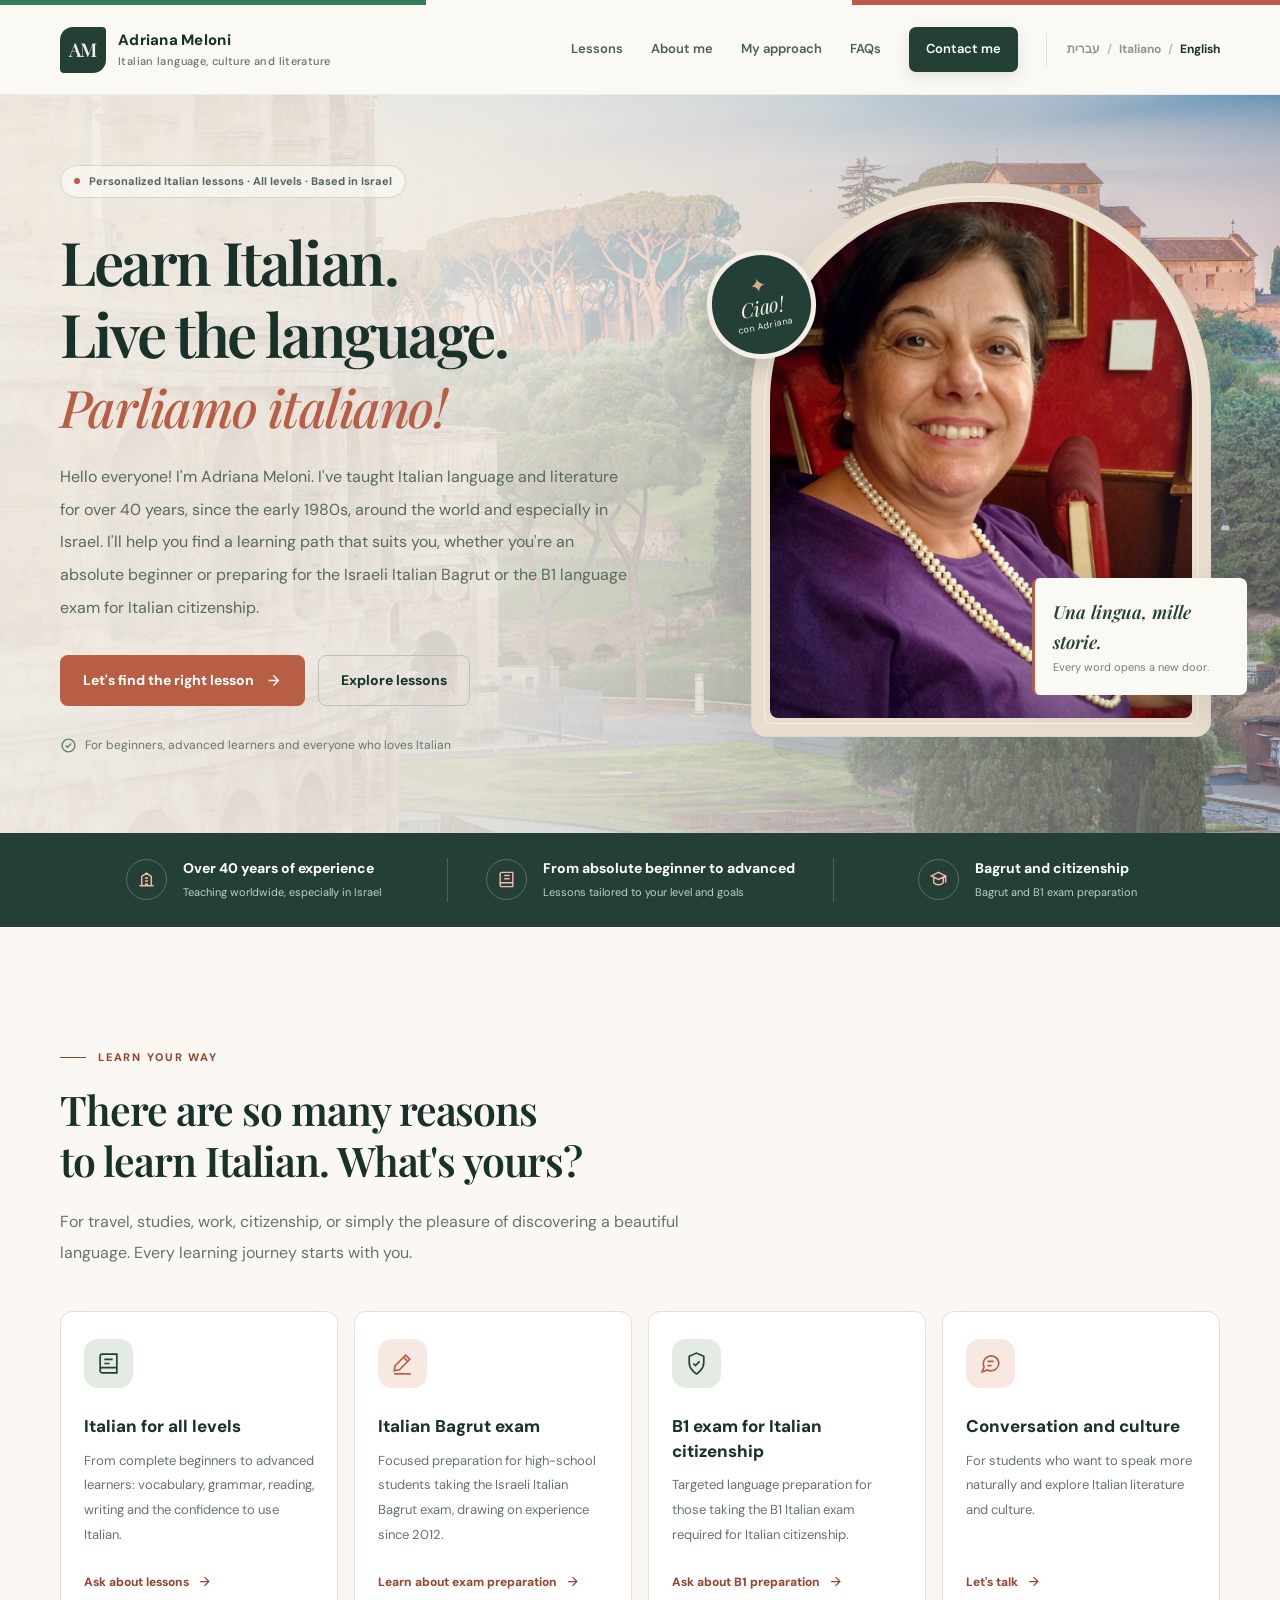
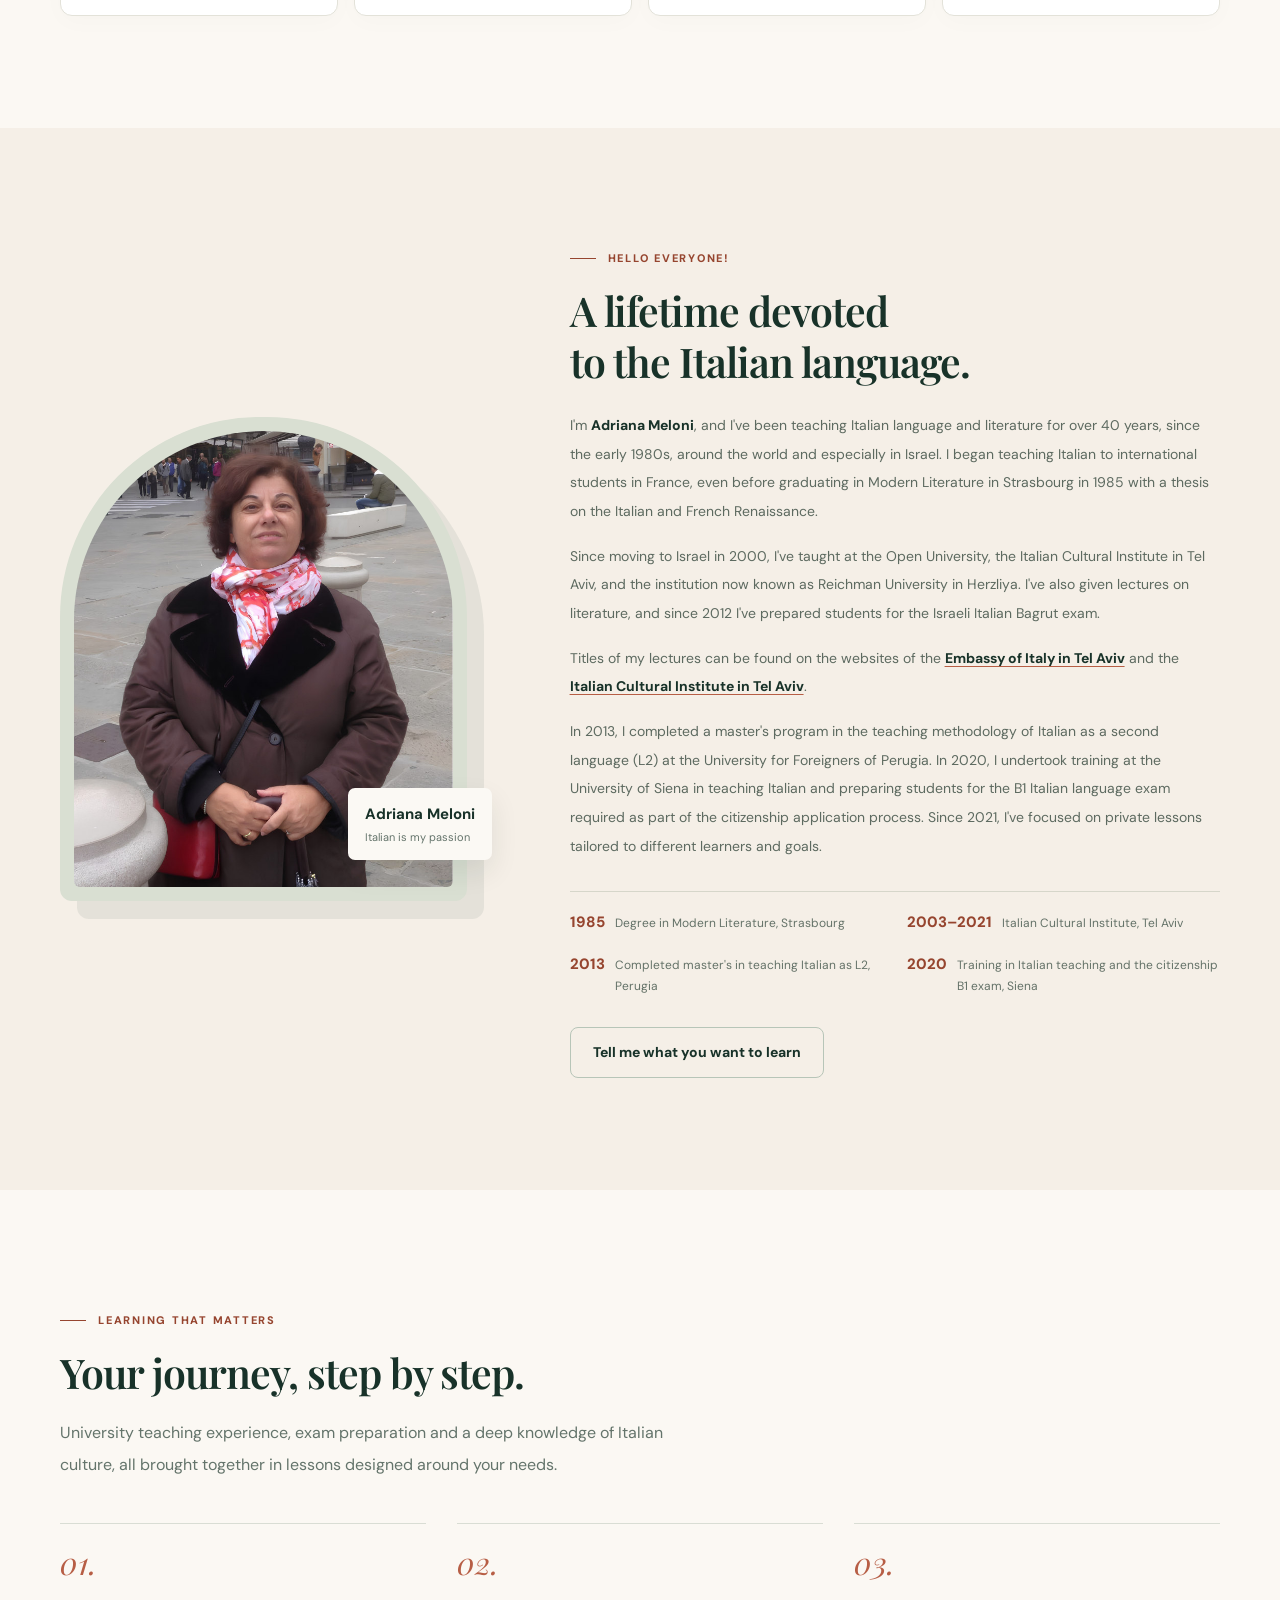
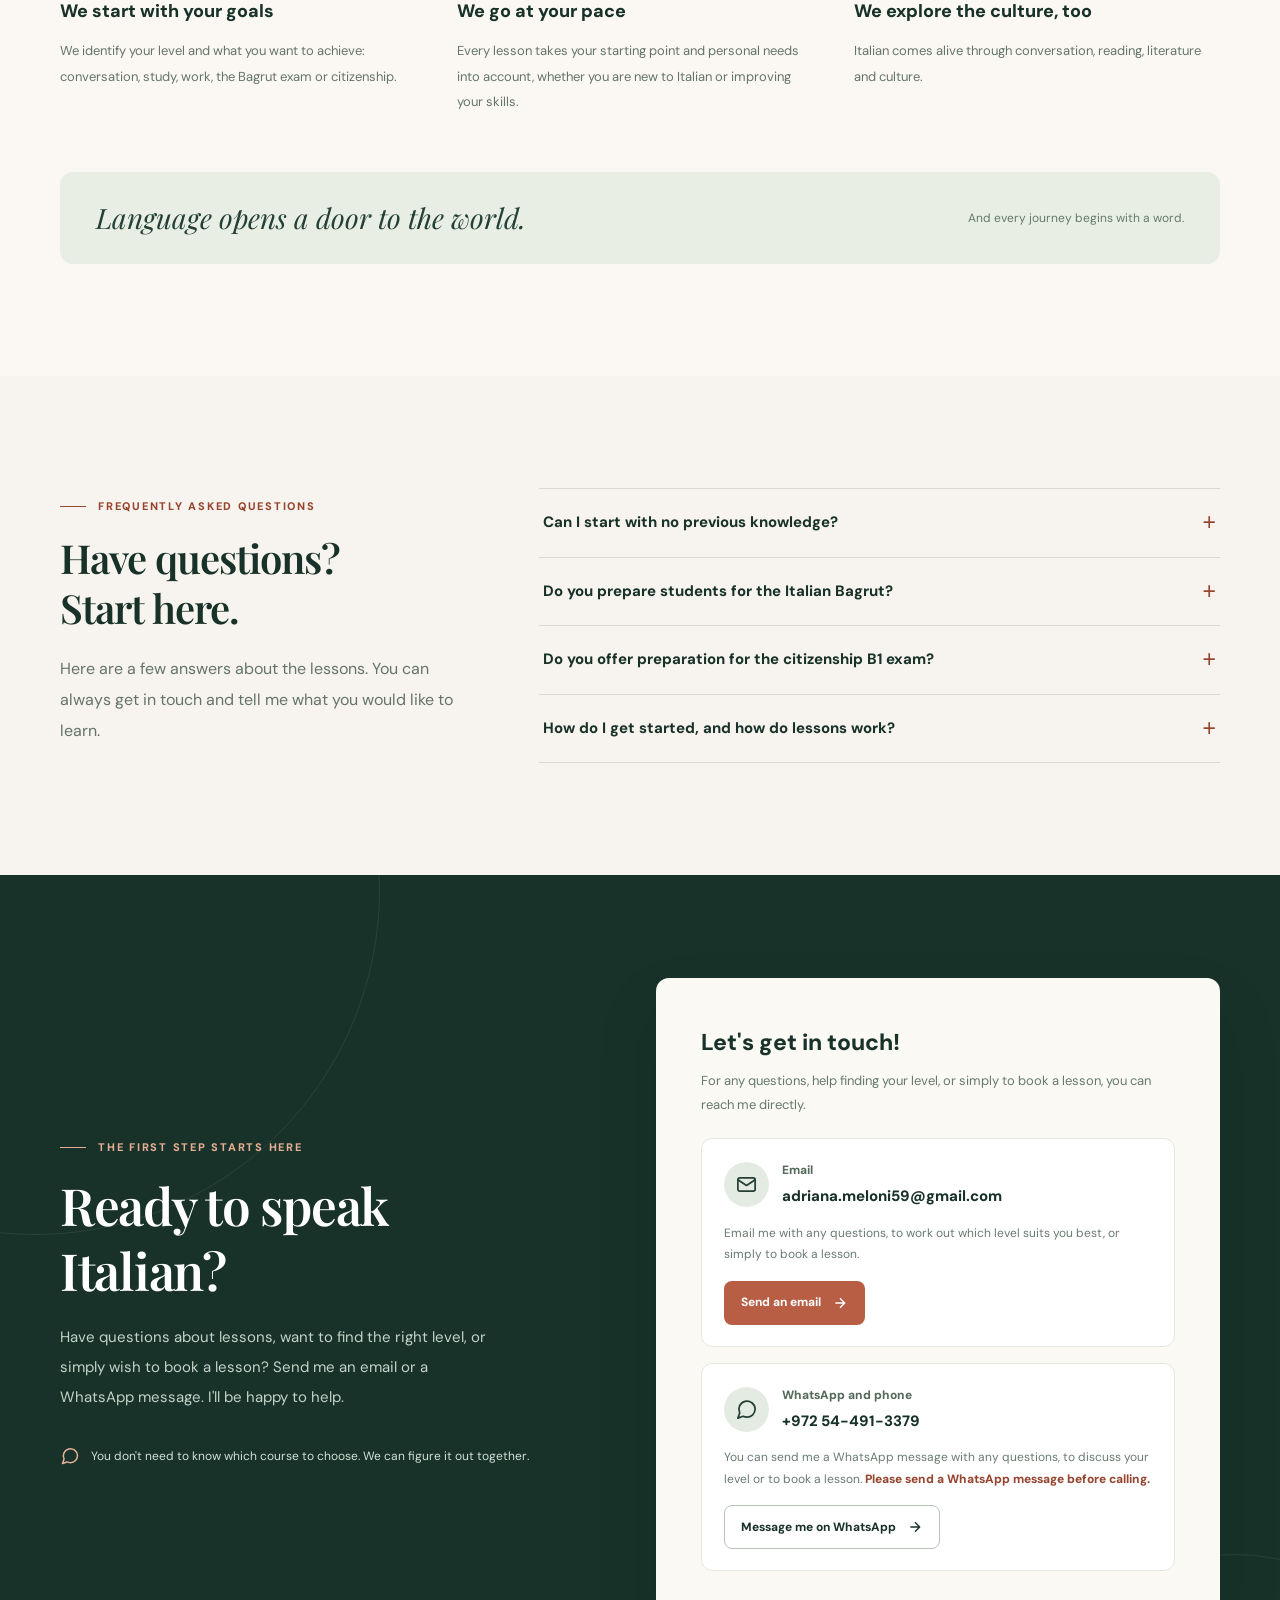
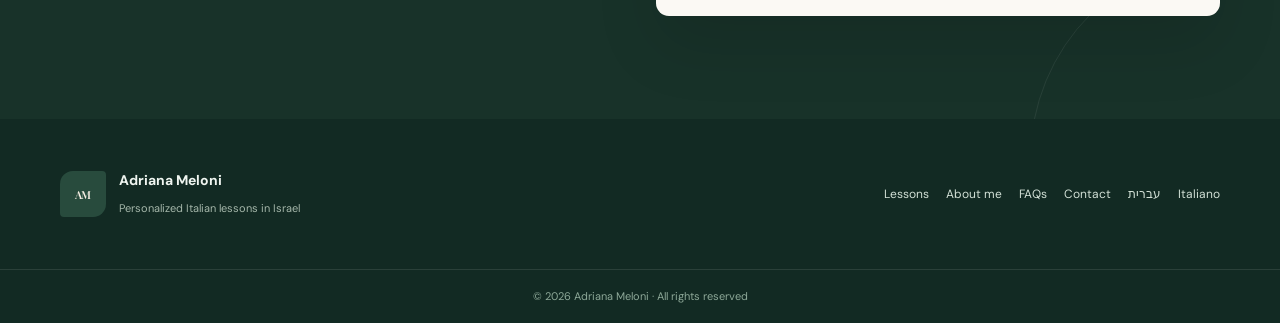
==== en/index.html @ 70bc0e0f "changes" ====
<!doctype html>
<html lang="en" dir="ltr">
<head>
  <meta charset="utf-8">
  <meta name="viewport" content="width=device-width, initial-scale=1">
  <meta name="theme-color" content="#233f36">
  <meta name="description" content="Private Italian lessons with Adriana Meloni, a teacher with over 40 years of experience. All levels, Israeli Bagrut exam preparation, and the B1 Italian citizenship language exam.">
  <meta property="og:type" content="website">
  <meta property="og:locale" content="en_US">
  <meta property="og:title" content="Learn Italian with Adriana Meloni | Italian Lessons in Israel">
  <meta property="og:description" content="Learn Italian with Adriana Meloni: over 40 years of teaching experience, personalized lessons for every level, and Bagrut and B1 exam preparation.">
  <meta name="color-scheme" content="light">
  <title>Italian Lessons with Adriana Meloni | All Levels, Bagrut and B1</title>
  <link rel="icon" type="image/svg+xml" href="../assets/favicon.svg">
  <link rel="preconnect" href="https://fonts.googleapis.com">
  <link rel="preconnect" href="https://fonts.gstatic.com" crossorigin>
  <link rel="stylesheet" href="../css/styles.css">
  <script src="../js/main.js" defer></script>
</head>
<body>
  <a class="skip-link" href="#main">Skip to main content</a>
  <div class="topline" aria-hidden="true"></div>
  <header class="site-header">
    <div class="container header-inner">
      <a class="brand" href="#top" aria-label="Adriana Meloni – back to top">
        <span class="brand-mark" aria-hidden="true">AM</span>
        <span class="brand-text"><span class="brand-name">Adriana Meloni</span><span class="brand-subtitle">Italian language, culture and literature</span></span>
      </a>
      <nav class="site-nav" id="site-nav" data-site-nav aria-label="Main navigation">
        <a href="#lessons">Lessons</a>
        <a href="#about">About me</a>
        <a href="#approach">My approach</a>
        <a href="#faq">FAQs</a>
        <a class="nav-cta" href="#contact">Contact me</a>
      </nav>
      <div class="language-switch" aria-label="Choose a language">
        <a href="../" lang="he" dir="rtl" aria-label="Hebrew"><span class="language-full">עברית</span><span class="language-short" aria-hidden="true">HE</span></a>
        <span class="separator" aria-hidden="true">/</span>
        <a href="../it/" lang="it" aria-label="Italian"><span class="language-full">Italiano</span><span class="language-short" aria-hidden="true">IT</span></a>
        <span class="separator" aria-hidden="true">/</span>
        <a href="./" lang="en" aria-current="page" aria-label="English"><span class="language-full">English</span><span class="language-short" aria-hidden="true">EN</span></a>
      </div>
      <button class="menu-toggle" type="button" data-menu-toggle aria-expanded="false" aria-controls="site-nav" aria-label="Open navigation menu">
        <svg viewBox="0 0 24 24" fill="none" stroke="currentColor" stroke-width="1.8" stroke-linecap="round" aria-hidden="true"><path d="M4 7h16M4 12h16M4 17h16"/></svg>
      </button>
    </div>
  </header>

  <main id="main">
    <section class="hero" id="top" aria-labelledby="hero-title">
      <div class="container hero-inner">
        <div class="hero-copy">
          <div class="hero-kicker"><span class="dot" aria-hidden="true"></span> Personalized Italian lessons · All levels · Based in Israel</div>
          <h1 id="hero-title">Learn Italian.<br>Live the language.<em>Parliamo italiano!</em></h1>
          <p class="hero-description">Hello everyone! I'm Adriana Meloni. I've taught Italian language and literature for over 40 years, since the early 1980s, around the world and especially in Israel. I'll help you find a learning path that suits you, whether you're an absolute beginner or preparing for the Israeli Italian Bagrut or the B1 language exam for Italian citizenship.</p>
          <div class="hero-actions">
            <a class="button button-primary" href="#contact">Let's find the right lesson <svg viewBox="0 0 24 24" fill="none" stroke="currentColor" stroke-width="2" aria-hidden="true"><path d="M5 12h14m-7-7 7 7-7 7"/></svg></a>
            <a class="button button-secondary" href="#lessons">Explore lessons</a>
          </div>
          <p class="hero-note"><svg viewBox="0 0 24 24" fill="none" stroke="currentColor" stroke-width="1.9" aria-hidden="true"><circle cx="12" cy="12" r="9"/><path d="m8 12 2.5 2.5L16 9"/></svg>For beginners, advanced learners and everyone who loves Italian</p>
        </div>
        <div class="hero-visual" aria-label="Portrait of Adriana Meloni">
          <div class="art-card"><img src="../assets/adriana-portrait.jpg" alt="Adriana Meloni smiling in a purple blouse" width="912" height="1616"></div>
          <div class="art-stamp" aria-hidden="true"><span class="small-star">✦</span><span class="stamp-word">Ciao!</span><span class="stamp-small">con Adriana</span></div>
          <div class="art-caption"><span class="caption-title">Una lingua, mille storie.</span><span class="caption-small">Every word opens a new door.</span></div>
        </div>
      </div>
    </section>

    <section class="trust-strip" aria-label="Why learn with Adriana">
      <div class="container trust-inner">
        <div class="trust-item"><span class="trust-icon" aria-hidden="true"><svg viewBox="0 0 24 24" fill="none" stroke="currentColor" stroke-width="1.8"><path d="M3 20h18M6 20V8l6-4 6 4v12M10 10h4M10 14h4M10 18h4"/></svg></span><span class="trust-copy"><strong>Over 40 years of experience</strong><span>Teaching worldwide, especially in Israel</span></span></div>
        <div class="trust-item"><span class="trust-icon" aria-hidden="true"><svg viewBox="0 0 24 24" fill="none" stroke="currentColor" stroke-width="1.8"><path d="M4 19.5V5a2 2 0 0 1 2-2h14v18H6a2 2 0 0 1-2-2.5ZM4 18a2 2 0 0 1 2-2h14M9 7h7M9 11h7"/></svg></span><span class="trust-copy"><strong>From absolute beginner to advanced</strong><span>Lessons tailored to your level and goals</span></span></div>
        <div class="trust-item"><span class="trust-icon" aria-hidden="true"><svg viewBox="0 0 24 24" fill="none" stroke="currentColor" stroke-width="1.8"><path d="M12 3 3 7.5l9 4.5 9-4.5L12 3ZM6 10v6c3.5 3.5 8.5 3.5 12 0v-6M21 8v8"/></svg></span><span class="trust-copy"><strong>Bagrut and citizenship</strong><span>Bagrut and B1 exam preparation</span></span></div>
      </div>
    </section>

    <section class="section lessons" id="lessons" aria-labelledby="lessons-heading">
      <div class="container">
        <div class="section-intro">
          <span class="eyebrow">Learn your way</span>
          <h2 class="section-title" id="lessons-heading">There are so many reasons<br>to learn Italian. What's yours?</h2>
          <p class="section-desc">For travel, studies, work, citizenship, or simply the pleasure of discovering a beautiful language. Every learning journey starts with you.</p>
        </div>
        <div class="lesson-grid">
          <article class="lesson-card">
            <span class="lesson-icon" aria-hidden="true"><svg viewBox="0 0 24 24" fill="none" stroke="currentColor"><path d="M4 19.5V5a2 2 0 0 1 2-2h14v18H6a2 2 0 0 1-2-2.5ZM4 18a2 2 0 0 1 2-2h14M8 8h8M8 12h5"/></svg></span>
            <h3>Italian for all levels</h3>
            <p>From complete beginners to advanced learners: vocabulary, grammar, reading, writing and the confidence to use Italian.</p>
            <a class="lesson-link" href="#contact">Ask about lessons <svg viewBox="0 0 24 24" fill="none" stroke="currentColor" stroke-width="2" aria-hidden="true"><path d="M5 12h14m-7-7 7 7-7 7"/></svg></a>
          </article>
          <article class="lesson-card">
            <span class="lesson-icon" aria-hidden="true"><svg viewBox="0 0 24 24" fill="none" stroke="currentColor"><path d="m4 19 5-1 10-10-4-4L5 14l-1 5ZM13 6l4 4M4 22h16"/></svg></span>
            <h3>Italian Bagrut exam</h3>
            <p>Focused preparation for high-school students taking the Israeli Italian Bagrut exam, drawing on experience since 2012.</p>
            <a class="lesson-link" href="#contact">Learn about exam preparation <svg viewBox="0 0 24 24" fill="none" stroke="currentColor" stroke-width="2" aria-hidden="true"><path d="M5 12h14m-7-7 7 7-7 7"/></svg></a>
          </article>
          <article class="lesson-card">
            <span class="lesson-icon" aria-hidden="true"><svg viewBox="0 0 24 24" fill="none" stroke="currentColor"><path d="M12 22s7-4 7-11V5l-7-3-7 3v6c0 7 7 11 7 11ZM9 12l2 2 4-4"/></svg></span>
            <h3>B1 exam for Italian citizenship</h3>
            <p>Targeted language preparation for those taking the B1 Italian exam required for Italian citizenship.</p>
            <a class="lesson-link" href="#contact">Ask about B1 preparation <svg viewBox="0 0 24 24" fill="none" stroke="currentColor" stroke-width="2" aria-hidden="true"><path d="M5 12h14m-7-7 7 7-7 7"/></svg></a>
          </article>
          <article class="lesson-card">
            <span class="lesson-icon" aria-hidden="true"><svg viewBox="0 0 24 24" fill="none" stroke="currentColor"><path d="M20 11.5a7.5 7.5 0 0 1-7.5 7.5 8 8 0 0 1-3.5-.8L4 20l1.8-4.5A7.5 7.5 0 1 1 20 11.5ZM9 10h6m-6 4h4"/></svg></span>
            <h3>Conversation and culture</h3>
            <p>For students who want to speak more naturally and explore Italian literature and culture.</p>
            <a class="lesson-link" href="#contact">Let's talk <svg viewBox="0 0 24 24" fill="none" stroke="currentColor" stroke-width="2" aria-hidden="true"><path d="M5 12h14m-7-7 7 7-7 7"/></svg></a>
          </article>
        </div>
      </div>
    </section>

    <section class="section about" id="about" aria-labelledby="about-heading">
      <div class="container about-grid">
        <div class="about-media">
          <div class="portrait-frame"><img src="../assets/adriana-in-italy.jpg" alt="Adriana in an Italian city square with historic buildings" width="744" height="1525" loading="lazy"></div>
          <div class="portrait-label"><strong>Adriana Meloni</strong><span>Italian is my passion</span></div>
        </div>
        <div class="about-copy">
          <span class="eyebrow">Hello everyone!</span>
          <h2 class="section-title" id="about-heading">A lifetime devoted<br>to the Italian language.</h2>
          <p>I'm <strong>Adriana Meloni</strong>, and I've been teaching Italian language and literature for over 40 years, since the early 1980s, around the world and especially in Israel. I began teaching Italian to international students in France, even before graduating in Modern Literature in Strasbourg in 1985 with a thesis on the Italian and French Renaissance.</p>
          <p>Since moving to Israel in 2000, I've taught at the Open University, the Italian Cultural Institute in Tel Aviv, and the institution now known as Reichman University in Herzliya. I've also given lectures on literature, and since 2012 I've prepared students for the Israeli Italian Bagrut exam.</p>
          <p class="conference-links">Titles of my lectures can be found on the websites of the <a href="https://ambtelaviv.esteri.it/it/" target="_blank" rel="noopener noreferrer">Embassy of Italy in Tel Aviv</a> and the <a href="https://iictelaviv.esteri.it/it/" target="_blank" rel="noopener noreferrer">Italian Cultural Institute in Tel Aviv</a>.</p>
          <p>In 2013, I completed a master's program in the teaching methodology of Italian as a second language (L2) at the University for Foreigners of Perugia. In 2020, I undertook training at the University of Siena in teaching Italian and preparing students for the B1 Italian language exam required as part of the citizenship application process. Since 2021, I've focused on private lessons tailored to different learners and goals.</p>
          <div class="credential-list" aria-label="Career highlights">
            <div class="credential"><span class="year">1985</span><span class="credential-copy">Degree in Modern Literature, Strasbourg</span></div>
            <div class="credential"><span class="year">2003–2021</span><span class="credential-copy">Italian Cultural Institute, Tel Aviv</span></div>
            <div class="credential"><span class="year">2013</span><span class="credential-copy">Completed master's in teaching Italian as L2, Perugia</span></div>
            <div class="credential"><span class="year">2020</span><span class="credential-copy">Training in Italian teaching and the citizenship B1 exam, Siena</span></div>
          </div>
          <a class="button button-secondary" href="#contact">Tell me what you want to learn</a>
        </div>
      </div>
    </section>

    <section class="section approach" id="approach" aria-labelledby="approach-heading">
      <div class="container">
        <div class="section-intro">
          <span class="eyebrow">Learning that matters</span>
          <h2 class="section-title" id="approach-heading">Your journey, step by step.</h2>
          <p class="section-desc">University teaching experience, exam preparation and a deep knowledge of Italian culture, all brought together in lessons designed around your needs.</p>
        </div>
        <div class="approach-grid">
          <div class="approach-item"><span class="approach-num">01.</span><h3>We start with your goals</h3><p>We identify your level and what you want to achieve: conversation, study, work, the Bagrut exam or citizenship.</p></div>
          <div class="approach-item"><span class="approach-num">02.</span><h3>We go at your pace</h3><p>Every lesson takes your starting point and personal needs into account, whether you are new to Italian or improving your skills.</p></div>
          <div class="approach-item"><span class="approach-num">03.</span><h3>We explore the culture, too</h3><p>Italian comes alive through conversation, reading, literature and culture.</p></div>
        </div>
        <div class="italian-phrase"><span class="phrase">Language opens a door to the world.</span><span class="phrase-caption">And every journey begins with a word.</span></div>
      </div>
    </section>

    <section class="section faq" id="faq" aria-labelledby="faq-heading">
      <div class="container faq-grid">
        <div>
          <span class="eyebrow">Frequently asked questions</span>
          <h2 class="section-title" id="faq-heading">Have questions?<br>Start here.</h2>
          <p class="section-desc">Here are a few answers about the lessons. You can always get in touch and tell me what you would like to learn.</p>
        </div>
        <div class="faq-items">
          <details><summary>Can I start with no previous knowledge?</summary><p>Absolutely. Lessons are available at every level, including complete beginners who have never studied Italian.</p></details>
          <details><summary>Do you prepare students for the Italian Bagrut?</summary><p>Yes. I've prepared students for the Israeli Italian Bagrut since 2012, including through my teaching experience at Ironi Alef High School in Tel Aviv.</p></details>
          <details><summary>Do you offer preparation for the citizenship B1 exam?</summary><p>Yes. I provide focused language preparation for the B1 level required during the Italian citizenship process.</p></details>
          <details><summary>How do I get started, and how do lessons work?</summary><p>Contact me and tell me a little about your level and goals. We can discuss the details and arrange a suitable lesson format together.</p></details>
        </div>
      </div>
    </section>

    <section class="contact" id="contact" aria-labelledby="contact-heading">
      <div class="container contact-grid">
        <div class="contact-copy">
          <span class="eyebrow">The first step starts here</span>
          <h2 class="section-title" id="contact-heading">Ready to speak<br>Italian?</h2>
          <p>Have questions about lessons, want to find the right level, or simply wish to book a lesson? Send me an email or a WhatsApp message. I'll be happy to help.</p>
          <div class="contact-small-note"><svg viewBox="0 0 24 24" fill="none" stroke="currentColor" stroke-width="1.8" stroke-linecap="round" stroke-linejoin="round" aria-hidden="true"><path d="M21 11.5a8.5 8.5 0 0 1-8.5 8.5 9 9 0 0 1-4-.9L3 21l1.9-5.4A8.5 8.5 0 1 1 21 11.5Z"/></svg><span>You don't need to know which course to choose. We can figure it out together.</span></div>
        </div>
        <div class="contact-panel">
          <h3>Let's get in touch!</h3>
          <p class="panel-description">For any questions, help finding your level, or simply to book a lesson, you can reach me directly.</p>
          <div class="contact-methods">
            <div class="contact-method">
              <div class="contact-method-top">
                <span class="contact-method-icon"><svg viewBox="0 0 24 24" fill="none" stroke="currentColor" stroke-width="1.8" stroke-linecap="round" stroke-linejoin="round" aria-hidden="true"><rect x="3" y="5" width="18" height="14" rx="2"/><path d="m3 7 9 6 9-6"/></svg></span>
                <div class="contact-method-details">
                  <h4>Email</h4>
                  <a class="contact-method-detail" href="mailto:adriana.meloni59@gmail.com" dir="ltr">adriana.meloni59@gmail.com</a>
                </div>
              </div>
              <p>Email me with any questions, to work out which level suits you best, or simply to book a lesson.</p>
              <a class="button button-primary contact-method-action" href="mailto:adriana.meloni59@gmail.com">Send an email <svg viewBox="0 0 24 24" fill="none" stroke="currentColor" stroke-width="2" aria-hidden="true"><path d="M5 12h14m-7-7 7 7-7 7"/></svg></a>
            </div>
            <div class="contact-method">
              <div class="contact-method-top">
                <span class="contact-method-icon"><svg viewBox="0 0 24 24" fill="none" stroke="currentColor" stroke-width="1.8" stroke-linecap="round" stroke-linejoin="round" aria-hidden="true"><path d="M21 11.5a8.5 8.5 0 0 1-8.5 8.5 9 9 0 0 1-4-.9L3 21l1.9-5.4A8.5 8.5 0 1 1 21 11.5Z"/></svg></span>
                <div class="contact-method-details">
                  <h4>WhatsApp and phone</h4>
                  <a class="contact-method-detail" href="tel:+972544913379" dir="ltr" aria-label="Call Adriana by phone">+972 54-491-3379</a>
                </div>
              </div>
              <p>You can send me a WhatsApp message with any questions, to discuss your level or to book a lesson. <strong>Please send a WhatsApp message before calling.</strong></p>
              <a class="button button-secondary contact-method-action" href="https://wa.me/972544913379" target="_blank" rel="noopener noreferrer">Message me on WhatsApp <svg viewBox="0 0 24 24" fill="none" stroke="currentColor" stroke-width="2" aria-hidden="true"><path d="M5 12h14m-7-7 7 7-7 7"/></svg></a>
            </div>
          </div>
        </div>
      </div>
    </section>
  </main>
  <footer class="site-footer">
    <div class="container footer-inner">
      <div class="footer-brand"><span class="brand-mark" aria-hidden="true">AM</span><div><strong>Adriana Meloni</strong><span>Personalized Italian lessons in Israel</span></div></div>
      <nav class="footer-links" aria-label="Footer links"><a href="#lessons">Lessons</a><a href="#about">About me</a><a href="#faq">FAQs</a><a href="#contact">Contact</a><a href="../" lang="he" dir="rtl">עברית</a><a href="../it/" lang="it">Italiano</a></nav>
    </div>
    <div class="footer-bottom">© <span data-year>2026</span> Adriana Meloni · All rights reserved</div>
  </footer>
</body>
</html>
---- css/styles.css ----
@import url('https://fonts.googleapis.com/css2?family=DM+Sans:wght@400;500;600;700&family=Heebo:wght@400;500;600;700;800&family=Playfair+Display:ital,wght@0,500;0,600;0,700;1,500;1,600&display=swap');

:root {
  --paper: #fbf9f4;
  --cream: #f4efe6;
  --cream-deep: #ebe4d6;
  --green: #233f36;
  --green-dark: #183229;
  --green-soft: #e4ebe3;
  --terracotta: #b75e45;
  --terracotta-dark: #96452f;
  --text: #24362f;
  --muted: #64746b;
  --line: #e3e2d9;
  --white: #fff;
  --body-font: 'DM Sans', Arial, sans-serif;
  --serif-font: 'Playfair Display', Georgia, serif;
  --shadow: 0 18px 60px rgb(35 63 54 / 9%);
  --container: 1160px;
}

html[lang='he'] {
  --body-font: 'Heebo', Arial, sans-serif;
}

*, *::before, *::after { box-sizing: border-box; }
html { scroll-behavior: smooth; scroll-padding-top: 96px; }
body { margin: 0; font-family: var(--body-font); line-height: 1.7; color: var(--text); background: var(--paper); -webkit-font-smoothing: antialiased; }
body, button, input, select, textarea { font-family: var(--body-font); }
button, input, select, textarea { font-size: inherit; }
a { color: inherit; text-decoration: none; }
a:hover { text-decoration: none; }
button { cursor: pointer; }
img { display: block; max-width: 100%; }
svg { max-width: 100%; }
:focus-visible { outline: 3px solid var(--terracotta); outline-offset: 4px; }
::selection { background: #d6a487; color: var(--green-dark); }
.container { width: min(calc(100% - 48px), var(--container)); margin-inline: auto; }
.skip-link { position: fixed; inset-block-start: -100px; inset-inline-start: 16px; z-index: 100; padding: 10px 18px; background: var(--green-dark); color: var(--white); border-radius: 8px; }
.skip-link:focus { inset-block-start: 12px; }

/* Header */
.topline { height: 5px; background: linear-gradient(to right, #377a57 33.3%, #fbf9f4 33.3% 66.6%, #bb5949 66.6%); }
.site-header { position: sticky; z-index: 40; inset-block-start: 0; background: rgb(251 249 244 / 94%); backdrop-filter: blur(16px); border-bottom: 1px solid rgb(35 63 54 / 8%); }
.header-inner { min-height: 89px; display: flex; gap: 28px; align-items: center; justify-content: space-between; }
.brand { display: flex; align-items: center; gap: 12px; flex-shrink: 0; }
.brand-mark { width: 46px; height: 46px; display: grid; place-items: center; color: var(--cream); background: var(--green); border-radius: 13px 4px 13px 4px; font-family: var(--serif-font); font-size: 19px; line-height: 1; font-weight: 600; letter-spacing: -.05em; }
.brand-text { display: flex; flex-direction: column; line-height: 1.2; }
.brand-name { color: var(--green-dark); font-size: 16px; font-weight: 800; letter-spacing: .018em; }
.brand-subtitle { color: var(--muted); font-size: 11px; font-weight: 500; letter-spacing: .025em; margin-top: 6px; }
.site-nav { display: flex; align-items: center; gap: 28px; margin-inline-start: auto; }
.site-nav > a { font-size: 13px; font-weight: 600; color: #486056; transition: color .2s ease; white-space: nowrap; }
.site-nav > a:hover { color: var(--terracotta-dark); }
.site-nav .nav-cta { background: var(--green); color: white; border-radius: 7px; padding: 11px 17px; box-shadow: 0 5px 16px rgb(35 63 54 / 12%); }
.site-nav .nav-cta:hover { background: var(--green-dark); color: white; }
.language-switch { display: flex; align-items: center; gap: 7px; flex-shrink: 0; white-space: nowrap; border-inline-start: 1px solid var(--line); padding-inline-start: 20px; font-size: 12px; font-weight: 700; }
.language-switch a { color: #8c988e; padding: 6px 0; }
.language-switch a:hover { color: var(--terracotta-dark); }
.language-switch .language-short { display: none; }
.language-switch a[aria-current='page'] { color: var(--green-dark); }
.language-switch .separator { color: #b8c2b8; }
.menu-toggle { display: none; appearance: none; border: 1px solid var(--line); background: var(--white); border-radius: 10px; width: 44px; height: 44px; color: var(--green); align-items: center; justify-content: center; }
.menu-toggle svg { width: 22px; height: 22px; }

/* Shared */
.section { padding-block: 112px; }
.eyebrow { display: inline-flex; align-items: center; gap: 12px; font-size: 11px; font-weight: 800; letter-spacing: .16em; color: var(--terracotta-dark); text-transform: uppercase; }
.eyebrow::before { content: ''; width: 26px; height: 1px; background: currentColor; }
.section-title { max-width: 780px; margin: 17px 0 19px; font-size: clamp(30px, 3.2vw, 44px); line-height: 1.26; letter-spacing: -.045em; font-weight: 800; color: var(--green-dark); }
.section-desc { max-width: 660px; margin: 0; font-size: 16px; line-height: 1.95; color: var(--muted); }
html[lang='it'] .section-title, html[lang='en'] .section-title { font-family: var(--serif-font); font-weight: 600; letter-spacing: -.025em; }
.section-intro { margin-bottom: 43px; }
.button { display: inline-flex; align-items: center; justify-content: center; gap: 11px; min-height: 51px; padding: 12px 22px; border: 1px solid transparent; border-radius: 8px; font-size: 14px; font-weight: 750; line-height: 1.3; transition: transform .2s ease, background .2s ease, border-color .2s ease; }
.button:hover { transform: translateY(-2px); }
.button svg { width: 17px; height: 17px; }
.button-primary { color: var(--white); background: var(--terracotta); }
.button-primary:hover { background: var(--terracotta-dark); }
.button-secondary { color: var(--green-dark); background: transparent; border-color: #b7c5b8; }
.button-secondary:hover { background: var(--green-soft); }
.button-light { background: var(--cream); color: var(--green-dark); }
.button-light:hover { background: white; }

/* Rome photograph: a background wash under the page and stronger in the hero.
   Opaque/translucent cream layers retain text contrast in Italian and Hebrew. */
main {
  background: url('../assets/rome-colosseum-background.jpg') center top / cover fixed no-repeat;
}
/* Hero */
.hero {
  position: relative;
  overflow: hidden;
  background-color: var(--cream);
  background-image:
    linear-gradient(to right, rgb(244 239 230 / 94%) 0%, rgb(244 239 230 / 85%) 37%, rgb(244 239 230 / 55%) 72%, rgb(244 239 230 / 25%) 100%),
    url('../assets/rome-colosseum-background.jpg');
  background-size: cover;
  background-position: center 43%;
}
/* In Hebrew the copy is on the right, so the stronger overlay follows it. */
html[lang='he'] .hero {
  background-image:
    linear-gradient(to left, rgb(244 239 230 / 94%) 0%, rgb(244 239 230 / 85%) 37%, rgb(244 239 230 / 55%) 72%, rgb(244 239 230 / 25%) 100%),
    url('../assets/rome-colosseum-background.jpg');
}
.hero::before { content: ''; position: absolute; inset-inline-end: -80px; inset-block-end: -210px; width: 450px; height: 450px; border: 1px solid rgb(35 63 54 / 10%); border-radius: 50%; pointer-events: none; }
.hero-inner { min-height: 646px; display: grid; grid-template-columns: minmax(0, 1.11fr) minmax(0, .89fr); align-items: center; gap: min(7vw, 88px); padding-block: 70px 78px; }
.hero-copy { position: relative; z-index: 2; }
.hero-kicker { display: inline-flex; align-items: center; gap: 9px; border: 1px solid #d3d6c7; background: rgb(255 255 255 / 47%); padding: 6px 13px; color: #53685b; border-radius: 100px; font-size: 11px; font-weight: 750; }
.hero-kicker .dot { width: 6px; height: 6px; background: var(--terracotta); border-radius: 50%; }
.hero h1 { margin: 27px 0 22px; color: var(--green-dark); font-size: clamp(43px, 4.8vw, 71px); line-height: 1.17; font-weight: 800; letter-spacing: -.061em; }
html[lang='it'] .hero h1, html[lang='en'] .hero h1 { font-family: var(--serif-font); font-weight: 600; letter-spacing: -.04em; font-size: clamp(44px, 4.7vw, 68px); line-height: 1.21; }
.hero h1 em { display: block; margin-top: 6px; color: var(--terracotta); font-family: var(--serif-font); font-weight: 500; font-size: .81em; letter-spacing: -.03em; }
html[lang='it'] .hero h1 em, html[lang='en'] .hero h1 em { font-size: .86em; }
.hero-description { max-width: 550px; margin: 0; color: #59695f; font-size: 16px; line-height: 2.05; }
.hero-actions { display: flex; flex-wrap: wrap; align-items: center; gap: 13px; margin-top: 30px; }
.hero-note { margin: 29px 0 0; display: flex; align-items: center; gap: 8px; font-size: 12px; color: #65776b; }
.hero-note svg { color: #5a8067; width: 17px; height: 17px; flex-shrink: 0; }
.hero-visual { min-width: 0; position: relative; max-width: 460px; width: 100%; margin-inline: auto; }
.art-card { position: relative; aspect-ratio: 0.83; padding: 18px; background: #e9ddcd; border: 1px solid #e0d6c7; border-radius: 220px 220px 15px 15px; box-shadow: 22px 22px 0 rgb(51 89 70 / 7%), var(--shadow); }
.art-card::after { content: ''; position: absolute; inset: 12px; border: 1px solid rgb(255 255 255 / 56%); border-radius: 210px 210px 8px 8px; pointer-events: none; }
.art-card img { width: 100%; height: 100%; object-fit: cover; object-position: center 7%; border-radius: 200px 200px 8px 8px; }
.art-stamp { position: absolute; z-index: 2; inset-inline-start: -44px; inset-block-start: 12%; width: 109px; height: 109px; display: flex; flex-direction: column; align-items: center; justify-content: center; background: var(--green); border: 5px solid var(--cream); border-radius: 50%; color: var(--cream); text-align: center; box-shadow: 0 12px 20px rgb(25 47 37 / 15%); transform: rotate(-11deg); }
.art-stamp .small-star { font-size: 20px; line-height: 1; color: #dca88c; }
.art-stamp .stamp-word { font-family: var(--serif-font); font-size: 20px; line-height: 1.2; font-style: italic; }
.art-stamp .stamp-small { font-size: 9px; letter-spacing: .06em; }
.art-caption { position: absolute; z-index: 2; inset-inline-end: -36px; inset-block-end: 42px; width: 215px; padding: 19px 18px; background: var(--paper); border-radius: 7px; box-shadow: 0 12px 35px rgb(25 47 37 / 10%); border-inline-start: 3px solid var(--terracotta); }
.art-caption .caption-title { display: block; font-family: var(--serif-font); font-size: 18px; font-style: italic; font-weight: 600; color: var(--green); direction: ltr; text-align: start; }
.art-caption .caption-small { display: block; font-size: 11px; line-height: 1.65; color: #728076; }

/* Highlights */
.trust-strip { background: var(--green); color: var(--white); }
.trust-inner { display: grid; grid-template-columns: repeat(3, 1fr); padding-block: 25px; }
.trust-item { display: flex; align-items: center; justify-content: center; gap: 16px; padding-inline: 22px; }
.trust-item + .trust-item { border-inline-start: 1px solid rgb(255 255 255 / 19%); }
.trust-icon { flex: 0 0 41px; width: 41px; height: 41px; border: 1px solid rgb(255 255 255 / 24%); border-radius: 50%; display: grid; place-items: center; color: #f4bca7; }
.trust-icon svg { width: 19px; height: 19px; }
.trust-copy { line-height: 1.45; }
.trust-copy strong { display: block; font-size: 14px; font-weight: 750; }
.trust-copy span { color: #c0d0c5; font-size: 11px; }

/* Programs */
.lessons { background: rgb(251 249 244 / 92%); }
.lesson-grid { display: grid; grid-template-columns: repeat(4, minmax(0, 1fr)); gap: 16px; }
.lesson-card { position: relative; display: flex; flex-direction: column; align-items: flex-start; min-height: 300px; padding: 27px 23px 23px; border: 1px solid var(--line); border-radius: 12px; background: white; box-shadow: 0 6px 25px rgb(26 61 47 / 2%); transition: transform .2s ease, box-shadow .2s ease, border-color .2s ease; }
.lesson-card:hover { transform: translateY(-5px); border-color: #c6d4c7; box-shadow: var(--shadow); }
.lesson-icon { display: grid; place-items: center; width: 49px; height: 49px; border-radius: 14px; background: var(--green-soft); color: var(--green); }
.lesson-icon svg { width: 25px; height: 25px; stroke-width: 1.6; }
.lesson-card:nth-child(2) .lesson-icon, .lesson-card:nth-child(4) .lesson-icon { background: #f7e9e1; color: var(--terracotta); }
.lesson-card h3 { margin: 26px 0 10px; color: var(--green-dark); font-size: 18px; line-height: 1.45; font-weight: 800; }
.lesson-card p { margin: 0 0 24px; color: #65746a; font-size: 13px; line-height: 1.9; }
.lesson-link { display: inline-flex; align-items: center; gap: 8px; margin-top: auto; color: var(--terracotta-dark); font-size: 12px; font-weight: 800; }
.lesson-link svg { width: 15px; height: 15px; }

/* About */
.about { background: rgb(244 239 230 / 90%); position: relative; overflow: hidden; }
.about-grid { display: grid; grid-template-columns: minmax(0, .77fr) minmax(0, 1.23fr); gap: clamp(44px, 8vw, 115px); align-items: center; }
.about-media { position: relative; max-width: 440px; width: 100%; margin-inline: auto; }
.portrait-frame { position: relative; padding: 14px; background: #d9dfd2; border-radius: 200px 200px 12px 12px; box-shadow: 17px 18px 0 rgb(35 63 54 / 8%); }
.portrait-frame > img { width: 100%; height: auto; aspect-ratio: .83; object-fit: cover; object-position: center 55%; border-radius: 190px 190px 6px 6px; background: #d4ded2; }
.portrait-label { position: absolute; inset-inline-end: -25px; inset-block-end: 41px; background: var(--paper); padding: 14px 17px; border-radius: 7px; box-shadow: 0 12px 28px rgb(25 47 37 / 9%); }
.portrait-label strong { display: block; font-size: 15px; color: var(--green-dark); }
.portrait-label span { display: block; font-size: 11px; color: var(--muted); }
.about-copy .section-title { margin-bottom: 23px; }
.about-copy p { max-width: 680px; margin: 0 0 16px; color: #5d6a60; font-size: 14px; line-height: 2.05; }
.about-copy p strong { color: var(--green-dark); font-weight: 750; }
.about-copy .conference-links a { color: var(--green-dark); font-weight: 700; text-decoration: underline; text-underline-offset: 3px; text-decoration-color: var(--terracotta); }
.about-copy .conference-links a:hover { color: var(--terracotta-dark); }
.credential-list { margin: 30px 0 30px; padding: 18px 0 0; border-top: 1px solid #d6d6ca; display: grid; grid-template-columns: repeat(2, minmax(0, 1fr)); gap: 17px 24px; }
.credential { display: flex; align-items: baseline; gap: 10px; }
.credential .year { color: var(--terracotta-dark); font-size: 15px; font-weight: 800; white-space: nowrap; }
.credential .credential-copy { color: #647268; font-size: 12px; line-height: 1.75; }

/* Approach */
.approach { background: rgb(251 249 244 / 92%); }
.approach-grid { display: grid; grid-template-columns: repeat(3, 1fr); gap: 31px; }
.approach-item { border-block-start: 1px solid #d9ddd4; padding-block-start: 23px; }
.approach-num { display: block; margin-bottom: 18px; color: var(--terracotta); font-family: var(--serif-font); font-size: 31px; font-style: italic; line-height: 1; }
.approach-item h3 { margin: 0 0 12px; font-size: 18px; font-weight: 800; color: var(--green-dark); }
.approach-item p { max-width: 350px; margin: 0; font-size: 13px; line-height: 1.95; color: var(--muted); }
.italian-phrase { margin-top: 58px; background: #e8eee4; border-radius: 13px; padding: 22px 36px; display: flex; justify-content: space-between; gap: 24px; align-items: center; }
.italian-phrase .phrase { font-family: var(--serif-font); font-size: clamp(20px, 3vw, 28px); font-style: italic; color: var(--green); direction: ltr; }
.italian-phrase .phrase-caption { color: #647b69; font-size: 12px; }

/* FAQ */
.faq { background: rgb(247 244 238 / 92%); }
.faq-grid { display: grid; grid-template-columns: minmax(0, .75fr) minmax(0, 1.25fr); gap: 70px; align-items: start; }
.faq .section-title { font-size: clamp(29px, 3.15vw, 40px); }
.faq-items { border-top: 1px solid #d9dad0; }
.faq-items details { border-bottom: 1px solid #d9dad0; }
.faq-items summary { list-style: none; display: flex; align-items: center; justify-content: space-between; gap: 22px; padding: 21px 4px; cursor: pointer; color: var(--green-dark); font-size: 15px; font-weight: 750; }
.faq-items summary::-webkit-details-marker { display: none; }
.faq-items summary::after { content: '+'; font-family: Arial, sans-serif; color: var(--terracotta-dark); font-size: 23px; font-weight: 400; line-height: 1; }
.faq-items details[open] summary::after { content: '−'; }
.faq-items details p { margin: -5px 4px 22px; font-size: 13px; line-height: 1.9; color: var(--muted); }

/* Contact */
.contact { padding-block: 103px; background: var(--green-dark); position: relative; overflow: hidden; }
.contact::before { content: ''; position: absolute; width: 690px; height: 690px; border: 1px solid rgb(255 255 255 / 8%); border-radius: 50%; inset-inline-start: -310px; inset-block-start: -330px; }
.contact::after { content: ''; position: absolute; width: 410px; height: 410px; border: 1px solid rgb(255 255 255 / 7%); border-radius: 50%; inset-inline-end: -160px; inset-block-end: -245px; }
.contact-grid { position: relative; z-index: 2; display: grid; grid-template-columns: minmax(0, .92fr) minmax(0, 1.08fr); align-items: center; gap: clamp(50px, 9vw, 125px); }
.contact .eyebrow { color: #e7ae94; }
.contact .section-title { color: white; font-size: clamp(36px, 4vw, 53px); }
.contact-copy > p { max-width: 430px; margin: 0; color: #c3d3c8; font-size: 15px; line-height: 2; }
.contact-small-note { margin-top: 34px; display: flex; align-items: flex-start; gap: 11px; color: #d1e1d6; font-size: 12px; }
.contact-small-note svg { width: 20px; height: 20px; flex-shrink: 0; color: #e6b09b; }
.contact-panel { background: var(--paper); border-radius: 13px; padding: clamp(25px, 3.7vw, 45px); box-shadow: 0 30px 65px rgb(0 0 0 / 11%); }
.contact-panel h3 { margin: 0 0 7px; font-size: 23px; color: var(--green-dark); font-weight: 800; }
.contact-panel .panel-description { color: #66796f; font-size: 13px; line-height: 1.8; margin: 0 0 22px; }
.contact-methods { display: grid; gap: 16px; }
.contact-method { background: #fff; border: 1px solid #e5e8df; border-radius: 11px; padding: 21px 22px; }
.contact-method-top { display: flex; align-items: center; gap: 13px; min-width: 0; }
.contact-method-icon { flex: 0 0 45px; width: 45px; height: 45px; display: grid; place-items: center; color: var(--green); background: var(--green-soft); border-radius: 50%; }
.contact-method-icon svg { width: 23px; height: 23px; }
.contact-method-details { min-width: 0; }
.contact-method h4 { margin: 0 0 2px; color: #546a5b; font-size: 12px; font-weight: 800; }
.contact-method-detail { display: inline-block; max-width: 100%; color: var(--green-dark); font-size: clamp(12px, 1.2vw, 15px); line-height: 1.5; font-weight: 800; overflow-wrap: anywhere; unicode-bidi: isolate; }
.contact-method-detail:hover { text-decoration: underline; text-underline-offset: 3px; }
.contact-method p { margin: 13px 0 15px; color: #697b70; font-size: 12px; line-height: 1.8; }
.contact-method p strong { color: var(--terracotta-dark); font-weight: 800; }
.contact-method-action { min-height: 44px; padding: 10px 16px; font-size: 12px; }
.contact-method-action svg { width: 16px; height: 16px; }
[hidden] { display: none !important; }

/* Footer */
.site-footer { background: #122a23; color: #d2e0d6; }
.footer-inner { min-height: 150px; display: flex; flex-wrap: wrap; gap: 22px 30px; align-items: center; justify-content: space-between; padding-block: 30px; }
.footer-brand { display: flex; align-items: center; gap: 13px; }
.footer-brand .brand-mark { background: #284b3d; color: #f7efe4; }
.footer-brand strong { display: block; font-size: 14px; color: #eff5f0; }
.footer-brand span { color: #a5b7aa; font-size: 11px; }
.footer-bottom { text-align: center; border-top: 1px solid rgb(255 255 255 / 10%); padding-block: 17px; color: #8da898; font-size: 11px; }
.footer-links { display: flex; flex-wrap: wrap; gap: 17px; font-size: 12px; }
.footer-links a:hover { color: white; }

/* Hebrew-specific refinements */
html[lang='he'] .hero h1 { max-width: 650px; }
html[lang='he'] .lesson-card h3 { font-size: 17px; }
html[lang='he'] .art-caption { border-inline-start: 3px solid var(--terracotta); }
html[lang='he'] .art-caption .caption-title { text-align: right; }
html[lang='he'] .art-stamp { transform: rotate(11deg); }
html[lang='he'] .phrase { text-align: left; }
html[lang='it'] .brand-name, html[lang='en'] .brand-name { font-size: 15px; }
html[lang='it'] .brand-subtitle, html[lang='en'] .brand-subtitle { letter-spacing: .035em; }
html[lang='it'] .hero-description, html[lang='en'] .hero-description { max-width: 570px; }
html[lang='it'] .lesson-card h3, html[lang='en'] .lesson-card h3 { font-size: 17px; }

/* Tablet and phone */
@media (max-width: 1090px) {
  .header-inner { gap: 17px; }
  .site-nav { gap: 15px; }
  .site-nav > a { font-size: 12px; }
  .language-switch { padding-inline-start: 14px; }
  .hero-inner { gap: 35px; }
  .hero h1 { font-size: clamp(38px, 4.6vw, 58px); }
  .lesson-card { padding-inline: 19px; }
  .about-grid { gap: 44px; }
}
@media (max-width: 850px) {
  .section { padding-block: 81px; }
  .header-inner { min-height: 74px; }
  .menu-toggle { display: inline-flex; order: 3; }
  .site-nav { display: none; position: absolute; inset-inline: 0; inset-block-start: 100%; margin: 0; padding: 20px 25px 26px; flex-direction: column; align-items: stretch; gap: 7px; background: var(--paper); border-top: 1px solid var(--line); box-shadow: 0 18px 28px rgb(25 50 35 / 9%); }
  .site-nav[data-open='true'] { display: flex; }
  .site-nav > a { font-size: 14px; padding: 8px 10px; }
  .site-nav .nav-cta { margin-top: 8px; text-align: center; }
  .language-switch { margin-inline-start: auto; }
  .hero-inner { min-height: 0; padding-block: 70px 70px; }
  .hero h1, html[lang='it'] .hero h1, html[lang='en'] .hero h1 { font-size: clamp(38px, 4.8vw, 53px); }
  .art-stamp { width: 85px; height: 85px; inset-inline-start: -15px; }
  .art-stamp .stamp-word { font-size: 15px; }
  .art-caption { inset-inline-end: -14px; width: 175px; }
  .lesson-grid { grid-template-columns: repeat(2, minmax(0, 1fr)); }
  .lesson-card { min-height: 265px; }
  .about-grid { grid-template-columns: minmax(0, .85fr) minmax(0, 1.15fr); }
  .portrait-label { inset-inline-end: -12px; }
  .faq-grid { gap: 35px; }
  .contact-grid { gap: 35px; }
}
@media (max-width: 680px) {
  main { background-attachment: scroll; }
  .hero, html[lang='he'] .hero {
    background-image:
      linear-gradient(to bottom, rgb(244 239 230 / 95%) 0%, rgb(244 239 230 / 89%) 40%, rgb(244 239 230 / 70%) 70%, rgb(244 239 230 / 50%) 100%),
      url('../assets/rome-colosseum-background.jpg');
    background-position: 43% center;
  }
  html { scroll-padding-top: 80px; }
  .container { width: min(calc(100% - 34px), var(--container)); }
  .header-inner { min-height: 69px; gap: 10px; }
  .brand-mark { width: 39px; height: 39px; border-radius: 11px 4px 11px 4px; font-size: 16px; }
  .brand { gap: 9px; }
  .brand-name { font-size: 13px; }
  .brand-subtitle { font-size: 10px; margin-top: 4px; }
  .language-switch { font-size: 11px; gap: 5px; padding-inline-start: 11px; }
  .language-switch .language-full { display: none; }
  .language-switch .language-short { display: inline; }
  .menu-toggle { width: 40px; height: 40px; }
  .hero-inner { grid-template-columns: 1fr; padding-block: 58px 82px; gap: 55px; }
  .hero h1, html[lang='it'] .hero h1, html[lang='en'] .hero h1 { font-size: clamp(38px, 10vw, 59px); margin-top: 21px; }
  .hero-description { font-size: 14px; line-height: 2; }
  .hero-actions { gap: 10px; }
  .hero-actions .button { flex: 1 1 auto; padding-inline: 14px; font-size: 12px; }
  .hero-note { margin-top: 21px; }
  .hero-visual { max-width: 360px; padding-inline: 19px; }
  .art-card { padding: 13px; }
  .art-caption { inset-inline-end: 0; inset-block-end: 22px; width: 173px; padding: 12px 14px; }
  .art-caption .caption-title { font-size: 15px; }
  .art-stamp { inset-inline-start: -4px; inset-block-start: 10%; width: 82px; height: 82px; }
  .trust-inner { grid-template-columns: 1fr; padding-block: 17px; }
  .trust-item { justify-content: flex-start; padding-block: 11px; padding-inline: 4px; }
  .trust-item + .trust-item { border-inline-start: 0; border-block-start: 1px solid rgb(255 255 255 / 16%); }
  .trust-icon { width: 35px; height: 35px; flex-basis: 35px; }
  .section { padding-block: 75px; }
  .section-title { font-size: clamp(30px, 8.3vw, 38px); }
  .section-desc { font-size: 14px; }
  .section-intro { margin-bottom: 28px; }
  .lesson-grid, .approach-grid, .about-grid, .faq-grid, .contact-grid { grid-template-columns: 1fr; }
  .lesson-card { min-height: 225px; padding: 24px; }
  .lesson-card h3 { margin-top: 19px; }
  .about-grid { gap: 60px; }
  .about-media { order: 2; max-width: 300px; }
  .about-copy { order: 1; }
  .about-copy p { font-size: 13px; }
  .portrait-label { inset-inline-end: -16px; }
  .credential-list { gap: 14px; }
  .approach-grid { gap: 25px; }
  .approach-item { padding-top: 19px; }
  .approach-num { margin-bottom: 10px; }
  .italian-phrase { margin-top: 34px; padding: 20px 22px; flex-direction: column; align-items: flex-start; gap: 3px; }
  html[lang='he'] .italian-phrase .phrase { align-self: flex-end; }
  .faq-grid { gap: 20px; }
  .contact { padding-block: 74px; }
  .contact-grid { gap: 29px; }
  .contact-panel { padding: 25px 20px; }
  .contact-method { padding: 18px 15px; }
  .contact .section-title { font-size: 37px; }
  .footer-inner { align-items: flex-start; flex-direction: column; gap: 23px; }
}
@media (max-width: 385px) {
  .container { width: min(calc(100% - 26px), var(--container)); }
  .brand-subtitle { display: none; }
  .language-switch { padding-inline-start: 9px; }
  .hero-actions { flex-direction: column; align-items: stretch; }
  .hero-actions .button { width: 100%; }
  .credential-list { grid-template-columns: 1fr; }
  .art-stamp { inset-inline-start: 0; }
}
@media (prefers-reduced-motion: reduce) {
  html { scroll-behavior: auto; }
  *, *::before, *::after { animation-duration: .01ms !important; transition-duration: .01ms !important; }
}
@media (max-width: 450px) {
  .menu-toggle { flex: 0 0 40px; }
  html[lang='it'] .brand-subtitle, html[lang='en'] .brand-subtitle { display: none; }
}
@media (max-width: 350px) {
  .brand-mark { width: 35px; height: 35px; }
  .brand-name { font-size: 12px; }
  .language-switch { font-size: 10px; }
  .menu-toggle { width: 37px; height: 37px; flex-basis: 37px; }
}

/* Accessibility: in increased-contrast mode, keep all long-form text on solid colors. */
@media (prefers-contrast: more) {
  .hero, html[lang='he'] .hero { background: var(--cream); }
  .lessons, .approach { background: var(--paper); }
  .about { background: var(--cream); }
  .faq { background: #f7f4ee; }
}
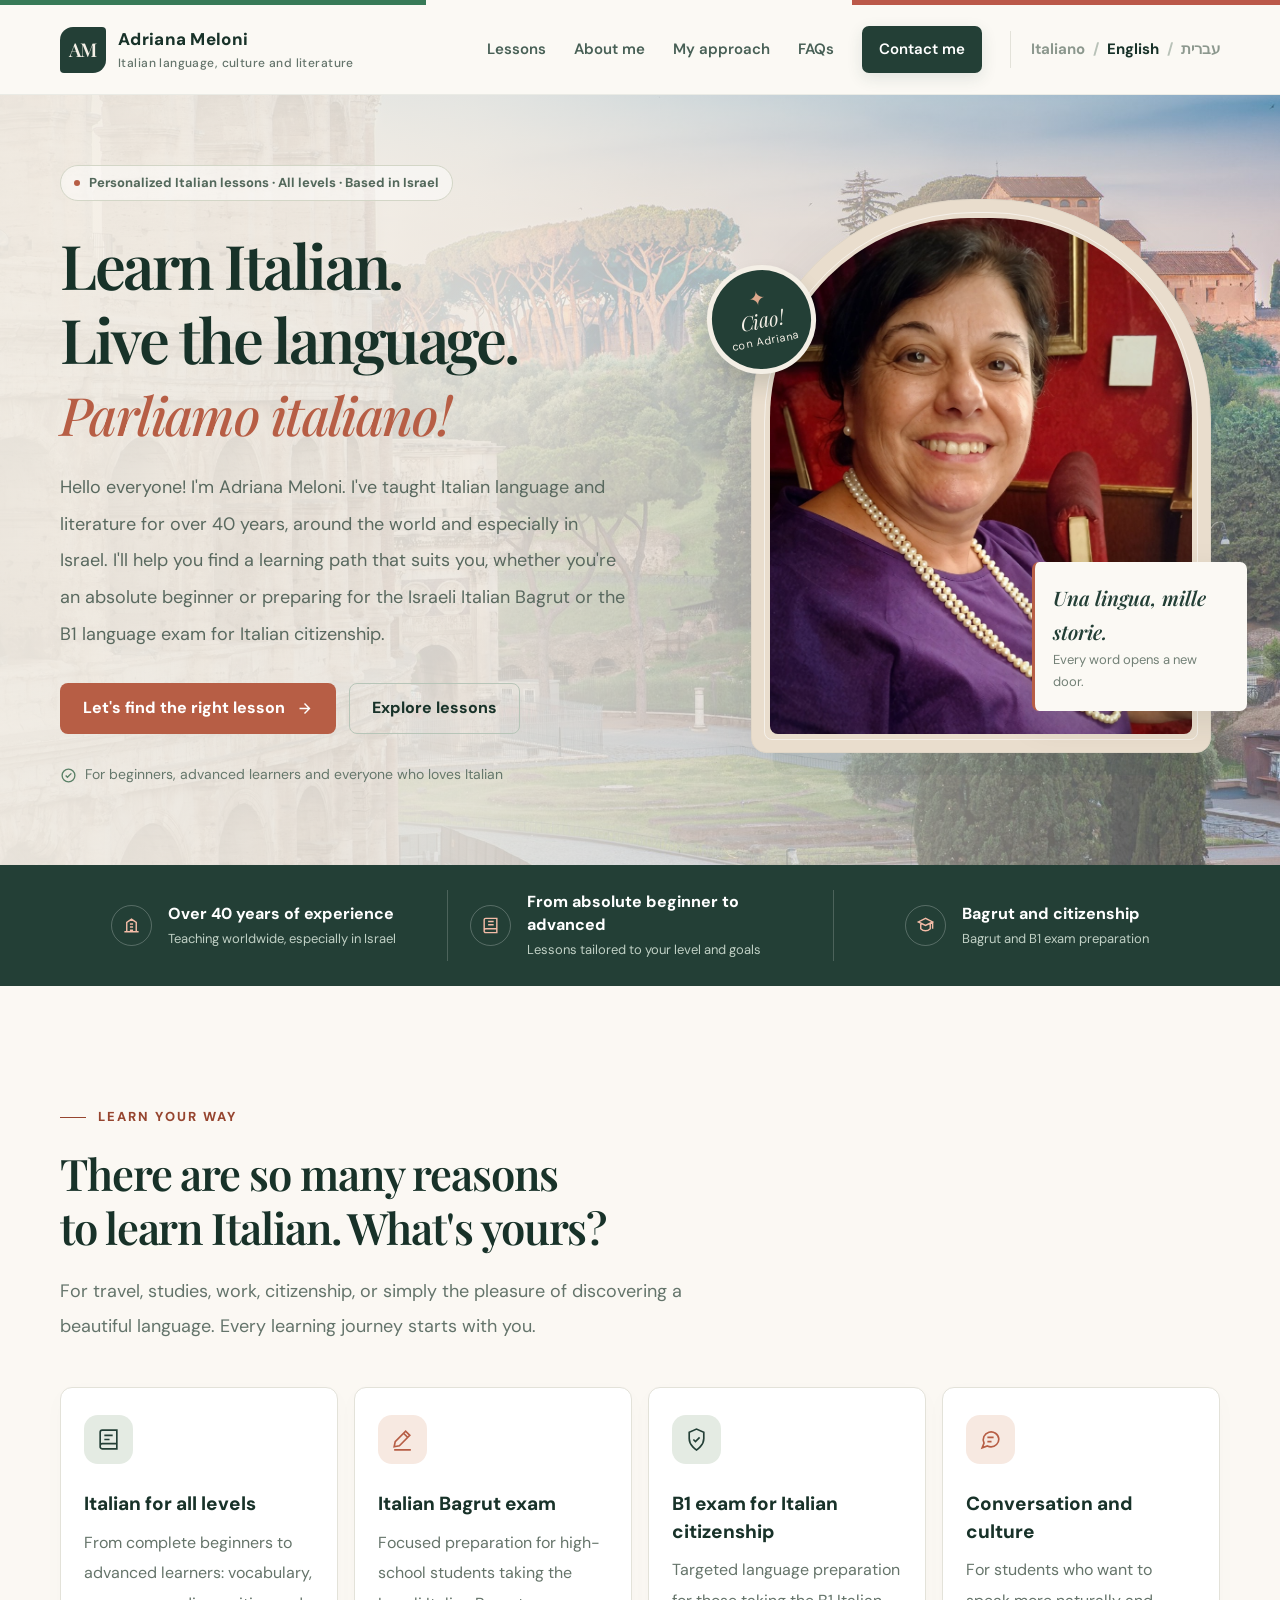
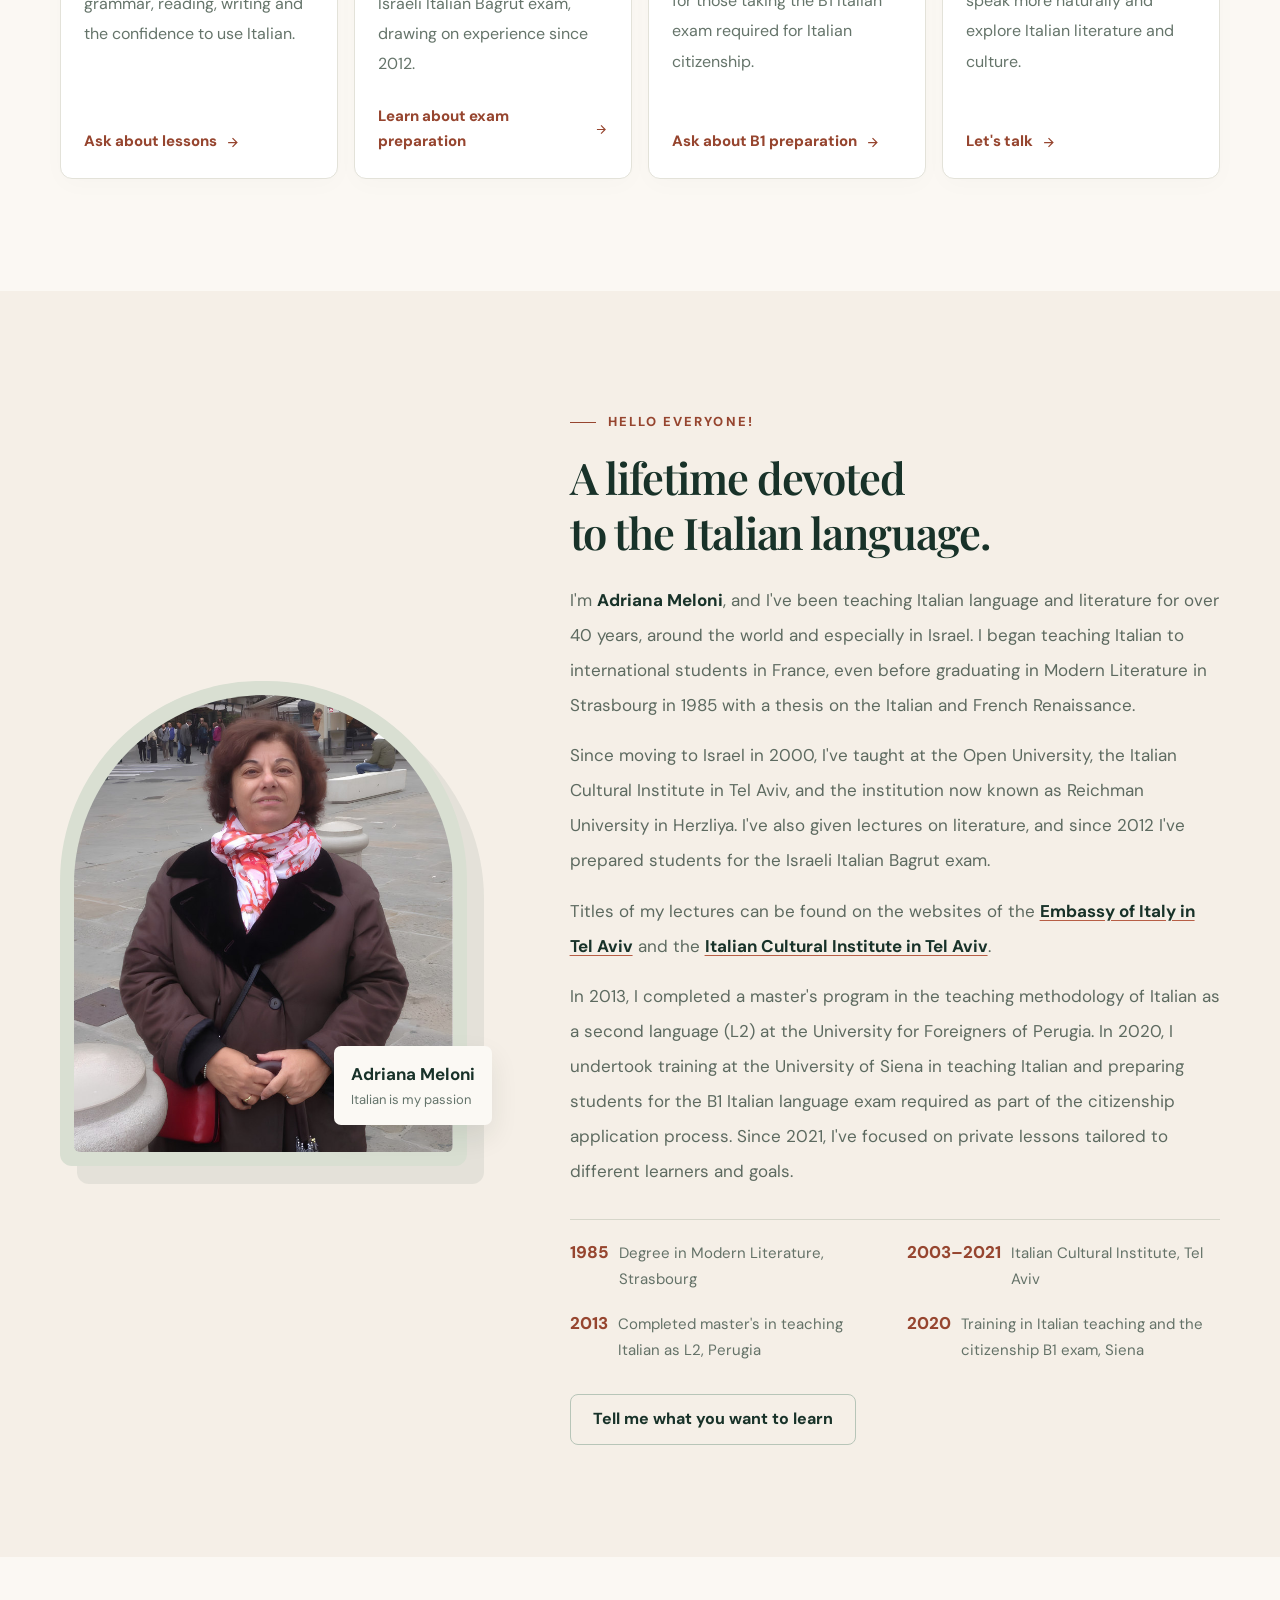
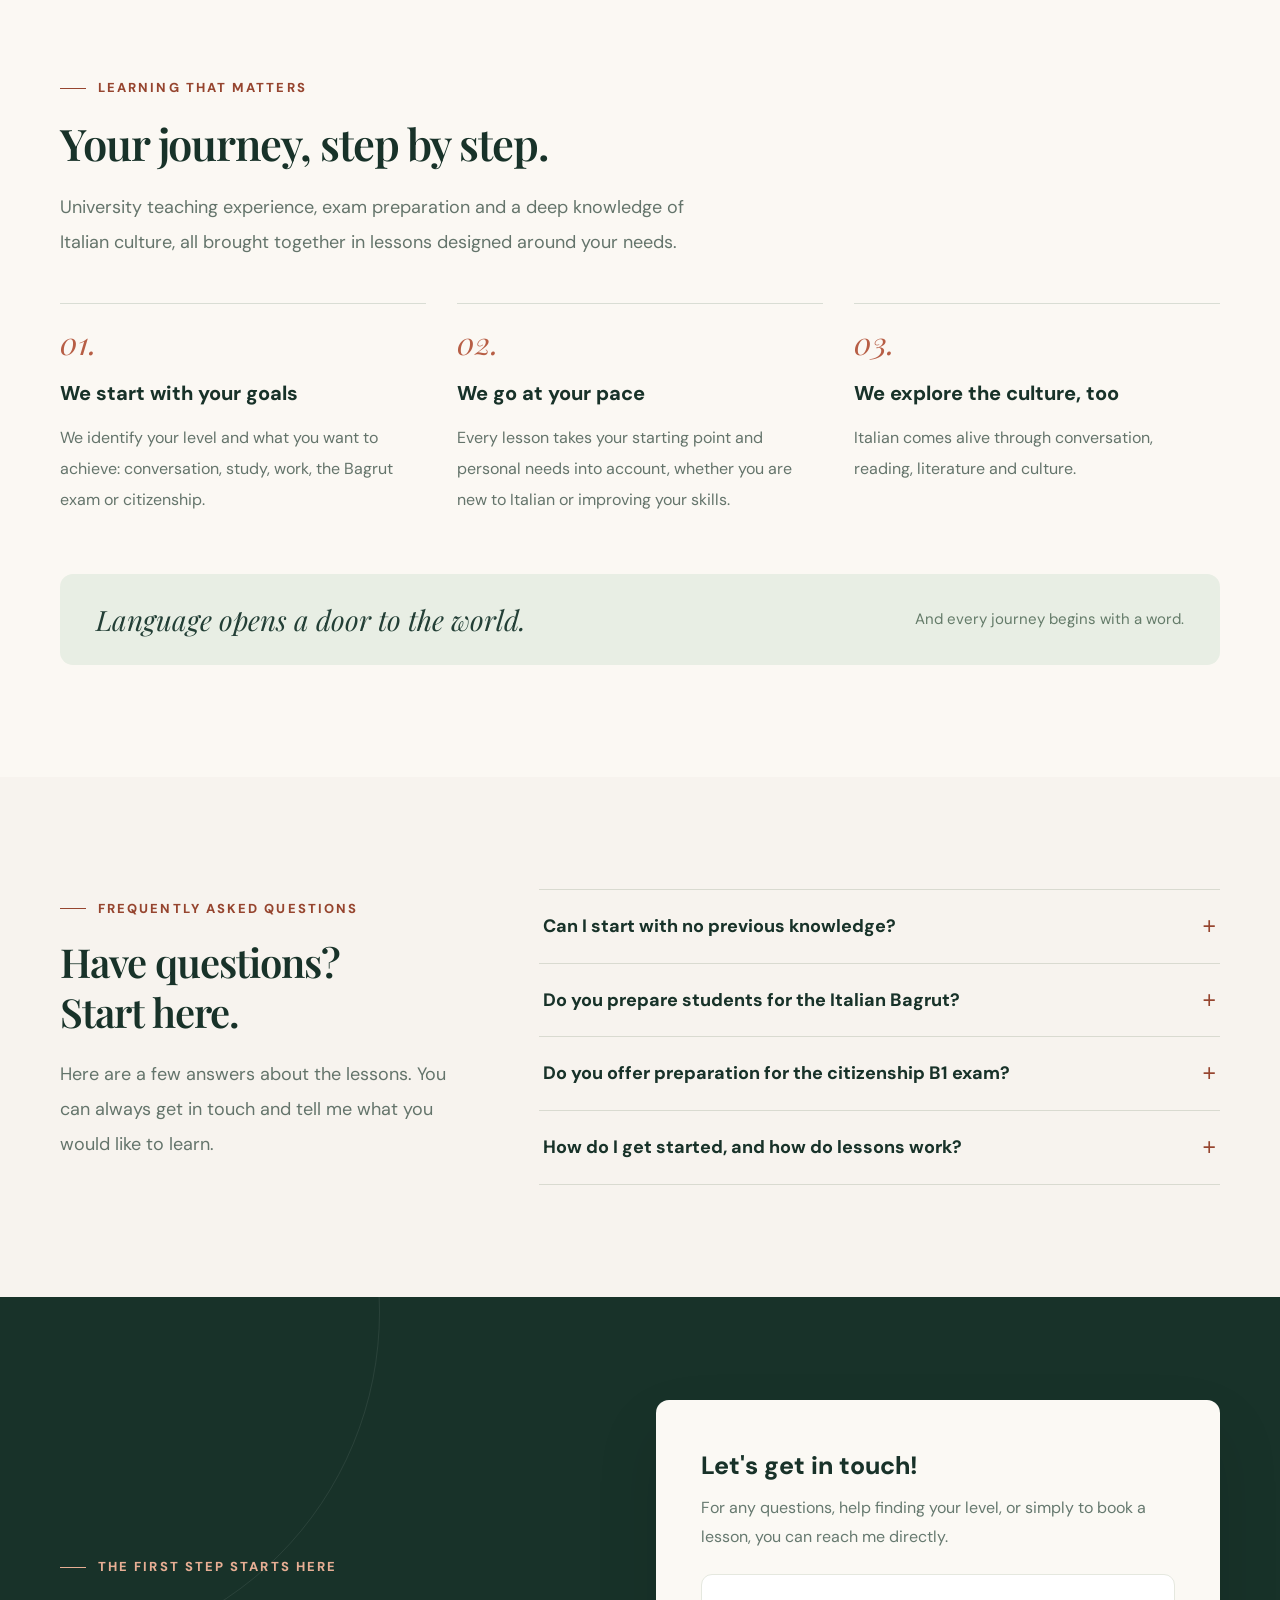
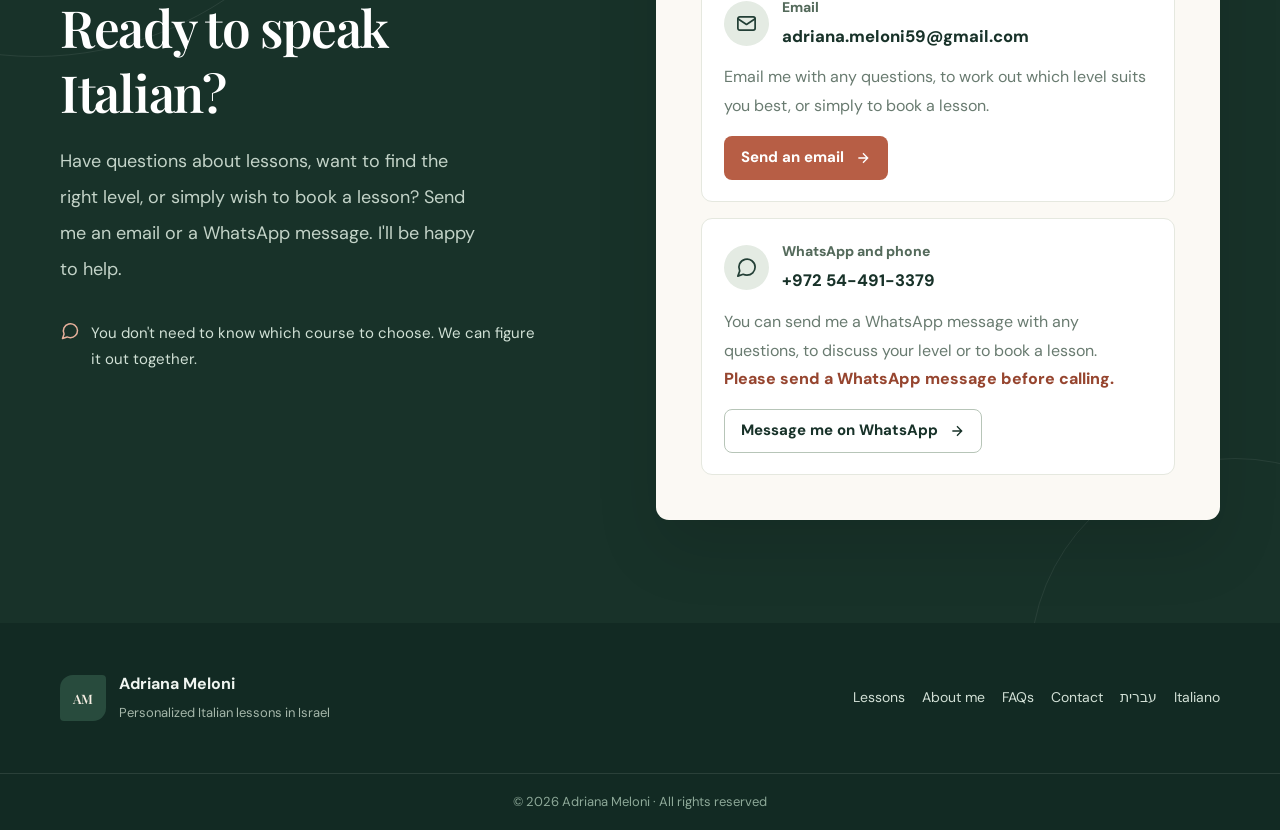
==== commit 8de94a95: "changes" ====
--- a/en/index.html
+++ b/en/index.html
@@ -34,11 +34,11 @@
         <a class="nav-cta" href="#contact">Contact me</a>
       </nav>
       <div class="language-switch" aria-label="Choose a language">
-        <a href="../" lang="he" dir="rtl" aria-label="Hebrew"><span class="language-full">עברית</span><span class="language-short" aria-hidden="true">HE</span></a>
+        <a href="../it/" lang="it" aria-label="Italiano">Italiano</a>
         <span class="separator" aria-hidden="true">/</span>
-        <a href="../it/" lang="it" aria-label="Italian"><span class="language-full">Italiano</span><span class="language-short" aria-hidden="true">IT</span></a>
+        <a href="./" lang="en" aria-current="page" aria-label="English">English</a>
         <span class="separator" aria-hidden="true">/</span>
-        <a href="./" lang="en" aria-current="page" aria-label="English"><span class="language-full">English</span><span class="language-short" aria-hidden="true">EN</span></a>
+        <a href="../" lang="he" dir="rtl" aria-label="עברית">עברית</a>
       </div>
       <button class="menu-toggle" type="button" data-menu-toggle aria-expanded="false" aria-controls="site-nav" aria-label="Open navigation menu">
         <svg viewBox="0 0 24 24" fill="none" stroke="currentColor" stroke-width="1.8" stroke-linecap="round" aria-hidden="true"><path d="M4 7h16M4 12h16M4 17h16"/></svg>
@@ -52,7 +52,7 @@
         <div class="hero-copy">
           <div class="hero-kicker"><span class="dot" aria-hidden="true"></span> Personalized Italian lessons · All levels · Based in Israel</div>
           <h1 id="hero-title">Learn Italian.<br>Live the language.<em>Parliamo italiano!</em></h1>
-          <p class="hero-description">Hello everyone! I'm Adriana Meloni. I've taught Italian language and literature for over 40 years, since the early 1980s, around the world and especially in Israel. I'll help you find a learning path that suits you, whether you're an absolute beginner or preparing for the Israeli Italian Bagrut or the B1 language exam for Italian citizenship.</p>
+          <p class="hero-description">Hello everyone! I'm Adriana Meloni. I've taught Italian language and literature for over 40 years, around the world and especially in Israel. I'll help you find a learning path that suits you, whether you're an absolute beginner or preparing for the Israeli Italian Bagrut or the B1 language exam for Italian citizenship.</p>
           <div class="hero-actions">
             <a class="button button-primary" href="#contact">Let's find the right lesson <svg viewBox="0 0 24 24" fill="none" stroke="currentColor" stroke-width="2" aria-hidden="true"><path d="M5 12h14m-7-7 7 7-7 7"/></svg></a>
             <a class="button button-secondary" href="#lessons">Explore lessons</a>
@@ -120,7 +120,7 @@
         <div class="about-copy">
           <span class="eyebrow">Hello everyone!</span>
           <h2 class="section-title" id="about-heading">A lifetime devoted<br>to the Italian language.</h2>
-          <p>I'm <strong>Adriana Meloni</strong>, and I've been teaching Italian language and literature for over 40 years, since the early 1980s, around the world and especially in Israel. I began teaching Italian to international students in France, even before graduating in Modern Literature in Strasbourg in 1985 with a thesis on the Italian and French Renaissance.</p>
+          <p>I'm <strong>Adriana Meloni</strong>, and I've been teaching Italian language and literature for over 40 years, around the world and especially in Israel. I began teaching Italian to international students in France, even before graduating in Modern Literature in Strasbourg in 1985 with a thesis on the Italian and French Renaissance.</p>
           <p>Since moving to Israel in 2000, I've taught at the Open University, the Italian Cultural Institute in Tel Aviv, and the institution now known as Reichman University in Herzliya. I've also given lectures on literature, and since 2012 I've prepared students for the Israeli Italian Bagrut exam.</p>
           <p class="conference-links">Titles of my lectures can be found on the websites of the <a href="https://ambtelaviv.esteri.it/it/" target="_blank" rel="noopener noreferrer">Embassy of Italy in Tel Aviv</a> and the <a href="https://iictelaviv.esteri.it/it/" target="_blank" rel="noopener noreferrer">Italian Cultural Institute in Tel Aviv</a>.</p>
           <p>In 2013, I completed a master's program in the teaching methodology of Italian as a second language (L2) at the University for Foreigners of Perugia. In 2020, I undertook training at the University of Siena in teaching Italian and preparing students for the B1 Italian language exam required as part of the citizenship application process. Since 2021, I've focused on private lessons tailored to different learners and goals.</p>
--- a/css/styles.css
+++ b/css/styles.css
@@ -25,7 +25,7 @@
 
 *, *::before, *::after { box-sizing: border-box; }
 html { scroll-behavior: smooth; scroll-padding-top: 96px; }
-body { margin: 0; font-family: var(--body-font); line-height: 1.7; color: var(--text); background: var(--paper); -webkit-font-smoothing: antialiased; }
+body { margin: 0; font-size: 17px; font-family: var(--body-font); line-height: 1.7; color: var(--text); background: var(--paper); -webkit-font-smoothing: antialiased; }
 body, button, input, select, textarea { font-family: var(--body-font); }
 button, input, select, textarea { font-size: inherit; }
 a { color: inherit; text-decoration: none; }
@@ -46,17 +46,16 @@
 .brand { display: flex; align-items: center; gap: 12px; flex-shrink: 0; }
 .brand-mark { width: 46px; height: 46px; display: grid; place-items: center; color: var(--cream); background: var(--green); border-radius: 13px 4px 13px 4px; font-family: var(--serif-font); font-size: 19px; line-height: 1; font-weight: 600; letter-spacing: -.05em; }
 .brand-text { display: flex; flex-direction: column; line-height: 1.2; }
-.brand-name { color: var(--green-dark); font-size: 16px; font-weight: 800; letter-spacing: .018em; }
-.brand-subtitle { color: var(--muted); font-size: 11px; font-weight: 500; letter-spacing: .025em; margin-top: 6px; }
+.brand-name { color: var(--green-dark); font-size: 17px; font-weight: 800; letter-spacing: .018em; }
+.brand-subtitle { color: var(--muted); font-size: 12px; font-weight: 500; letter-spacing: .025em; margin-top: 6px; }
 .site-nav { display: flex; align-items: center; gap: 28px; margin-inline-start: auto; }
-.site-nav > a { font-size: 13px; font-weight: 600; color: #486056; transition: color .2s ease; white-space: nowrap; }
+.site-nav > a { font-size: 15px; font-weight: 600; color: #486056; transition: color .2s ease; white-space: nowrap; }
 .site-nav > a:hover { color: var(--terracotta-dark); }
 .site-nav .nav-cta { background: var(--green); color: white; border-radius: 7px; padding: 11px 17px; box-shadow: 0 5px 16px rgb(35 63 54 / 12%); }
 .site-nav .nav-cta:hover { background: var(--green-dark); color: white; }
-.language-switch { display: flex; align-items: center; gap: 7px; flex-shrink: 0; white-space: nowrap; border-inline-start: 1px solid var(--line); padding-inline-start: 20px; font-size: 12px; font-weight: 700; }
+.language-switch { display: flex; align-items: center; gap: 8px; flex-shrink: 0; white-space: nowrap; direction: ltr; unicode-bidi: isolate; border-inline-start: 1px solid var(--line); padding-inline-start: 20px; font-size: 15px; font-weight: 700; }
 .language-switch a { color: #8c988e; padding: 6px 0; }
 .language-switch a:hover { color: var(--terracotta-dark); }
-.language-switch .language-short { display: none; }
 .language-switch a[aria-current='page'] { color: var(--green-dark); }
 .language-switch .separator { color: #b8c2b8; }
 .menu-toggle { display: none; appearance: none; border: 1px solid var(--line); background: var(--white); border-radius: 10px; width: 44px; height: 44px; color: var(--green); align-items: center; justify-content: center; }
@@ -64,13 +63,13 @@
 
 /* Shared */
 .section { padding-block: 112px; }
-.eyebrow { display: inline-flex; align-items: center; gap: 12px; font-size: 11px; font-weight: 800; letter-spacing: .16em; color: var(--terracotta-dark); text-transform: uppercase; }
+.eyebrow { display: inline-flex; align-items: center; gap: 12px; font-size: 13px; font-weight: 800; letter-spacing: .16em; color: var(--terracotta-dark); text-transform: uppercase; }
 .eyebrow::before { content: ''; width: 26px; height: 1px; background: currentColor; }
-.section-title { max-width: 780px; margin: 17px 0 19px; font-size: clamp(30px, 3.2vw, 44px); line-height: 1.26; letter-spacing: -.045em; font-weight: 800; color: var(--green-dark); }
-.section-desc { max-width: 660px; margin: 0; font-size: 16px; line-height: 1.95; color: var(--muted); }
+.section-title { max-width: 780px; margin: 17px 0 19px; font-size: clamp(32px, 3.4vw, 47px); line-height: 1.26; letter-spacing: -.045em; font-weight: 800; color: var(--green-dark); }
+.section-desc { max-width: 660px; margin: 0; font-size: 18px; line-height: 1.95; color: var(--muted); }
 html[lang='it'] .section-title, html[lang='en'] .section-title { font-family: var(--serif-font); font-weight: 600; letter-spacing: -.025em; }
 .section-intro { margin-bottom: 43px; }
-.button { display: inline-flex; align-items: center; justify-content: center; gap: 11px; min-height: 51px; padding: 12px 22px; border: 1px solid transparent; border-radius: 8px; font-size: 14px; font-weight: 750; line-height: 1.3; transition: transform .2s ease, background .2s ease, border-color .2s ease; }
+.button { display: inline-flex; align-items: center; justify-content: center; gap: 11px; min-height: 51px; padding: 12px 22px; border: 1px solid transparent; border-radius: 8px; font-size: 16px; font-weight: 750; line-height: 1.3; transition: transform .2s ease, background .2s ease, border-color .2s ease; }
 .button:hover { transform: translateY(-2px); }
 .button svg { width: 17px; height: 17px; }
 .button-primary { color: var(--white); background: var(--terracotta); }
@@ -105,15 +104,15 @@
 .hero::before { content: ''; position: absolute; inset-inline-end: -80px; inset-block-end: -210px; width: 450px; height: 450px; border: 1px solid rgb(35 63 54 / 10%); border-radius: 50%; pointer-events: none; }
 .hero-inner { min-height: 646px; display: grid; grid-template-columns: minmax(0, 1.11fr) minmax(0, .89fr); align-items: center; gap: min(7vw, 88px); padding-block: 70px 78px; }
 .hero-copy { position: relative; z-index: 2; }
-.hero-kicker { display: inline-flex; align-items: center; gap: 9px; border: 1px solid #d3d6c7; background: rgb(255 255 255 / 47%); padding: 6px 13px; color: #53685b; border-radius: 100px; font-size: 11px; font-weight: 750; }
+.hero-kicker { display: inline-flex; align-items: center; gap: 9px; border: 1px solid #d3d6c7; background: rgb(255 255 255 / 47%); padding: 6px 13px; color: #53685b; border-radius: 100px; font-size: 13px; font-weight: 750; }
 .hero-kicker .dot { width: 6px; height: 6px; background: var(--terracotta); border-radius: 50%; }
-.hero h1 { margin: 27px 0 22px; color: var(--green-dark); font-size: clamp(43px, 4.8vw, 71px); line-height: 1.17; font-weight: 800; letter-spacing: -.061em; }
-html[lang='it'] .hero h1, html[lang='en'] .hero h1 { font-family: var(--serif-font); font-weight: 600; letter-spacing: -.04em; font-size: clamp(44px, 4.7vw, 68px); line-height: 1.21; }
+.hero h1 { margin: 27px 0 22px; color: var(--green-dark); font-size: clamp(44px, 4.9vw, 73px); line-height: 1.17; font-weight: 800; letter-spacing: -.061em; }
+html[lang='it'] .hero h1, html[lang='en'] .hero h1 { font-family: var(--serif-font); font-weight: 600; letter-spacing: -.04em; font-size: clamp(45px, 4.8vw, 70px); line-height: 1.21; }
 .hero h1 em { display: block; margin-top: 6px; color: var(--terracotta); font-family: var(--serif-font); font-weight: 500; font-size: .81em; letter-spacing: -.03em; }
 html[lang='it'] .hero h1 em, html[lang='en'] .hero h1 em { font-size: .86em; }
-.hero-description { max-width: 550px; margin: 0; color: #59695f; font-size: 16px; line-height: 2.05; }
+.hero-description { max-width: 550px; margin: 0; color: #59695f; font-size: 18px; line-height: 2.05; }
 .hero-actions { display: flex; flex-wrap: wrap; align-items: center; gap: 13px; margin-top: 30px; }
-.hero-note { margin: 29px 0 0; display: flex; align-items: center; gap: 8px; font-size: 12px; color: #65776b; }
+.hero-note { margin: 29px 0 0; display: flex; align-items: center; gap: 8px; font-size: 14px; color: #65776b; }
 .hero-note svg { color: #5a8067; width: 17px; height: 17px; flex-shrink: 0; }
 .hero-visual { min-width: 0; position: relative; max-width: 460px; width: 100%; margin-inline: auto; }
 .art-card { position: relative; aspect-ratio: 0.83; padding: 18px; background: #e9ddcd; border: 1px solid #e0d6c7; border-radius: 220px 220px 15px 15px; box-shadow: 22px 22px 0 rgb(51 89 70 / 7%), var(--shadow); }
@@ -122,10 +121,10 @@
 .art-stamp { position: absolute; z-index: 2; inset-inline-start: -44px; inset-block-start: 12%; width: 109px; height: 109px; display: flex; flex-direction: column; align-items: center; justify-content: center; background: var(--green); border: 5px solid var(--cream); border-radius: 50%; color: var(--cream); text-align: center; box-shadow: 0 12px 20px rgb(25 47 37 / 15%); transform: rotate(-11deg); }
 .art-stamp .small-star { font-size: 20px; line-height: 1; color: #dca88c; }
 .art-stamp .stamp-word { font-family: var(--serif-font); font-size: 20px; line-height: 1.2; font-style: italic; }
-.art-stamp .stamp-small { font-size: 9px; letter-spacing: .06em; }
+.art-stamp .stamp-small { font-size: 11px; letter-spacing: .06em; }
 .art-caption { position: absolute; z-index: 2; inset-inline-end: -36px; inset-block-end: 42px; width: 215px; padding: 19px 18px; background: var(--paper); border-radius: 7px; box-shadow: 0 12px 35px rgb(25 47 37 / 10%); border-inline-start: 3px solid var(--terracotta); }
-.art-caption .caption-title { display: block; font-family: var(--serif-font); font-size: 18px; font-style: italic; font-weight: 600; color: var(--green); direction: ltr; text-align: start; }
-.art-caption .caption-small { display: block; font-size: 11px; line-height: 1.65; color: #728076; }
+.art-caption .caption-title { display: block; font-family: var(--serif-font); font-size: 20px; font-style: italic; font-weight: 600; color: var(--green); direction: ltr; text-align: start; }
+.art-caption .caption-small { display: block; font-size: 13px; line-height: 1.65; color: #728076; }
 
 /* Highlights */
 .trust-strip { background: var(--green); color: var(--white); }
@@ -135,8 +134,8 @@
 .trust-icon { flex: 0 0 41px; width: 41px; height: 41px; border: 1px solid rgb(255 255 255 / 24%); border-radius: 50%; display: grid; place-items: center; color: #f4bca7; }
 .trust-icon svg { width: 19px; height: 19px; }
 .trust-copy { line-height: 1.45; }
-.trust-copy strong { display: block; font-size: 14px; font-weight: 750; }
-.trust-copy span { color: #c0d0c5; font-size: 11px; }
+.trust-copy strong { display: block; font-size: 16px; font-weight: 750; }
+.trust-copy span { color: #c0d0c5; font-size: 13px; }
 
 /* Programs */
 .lessons { background: rgb(251 249 244 / 92%); }
@@ -146,9 +145,9 @@
 .lesson-icon { display: grid; place-items: center; width: 49px; height: 49px; border-radius: 14px; background: var(--green-soft); color: var(--green); }
 .lesson-icon svg { width: 25px; height: 25px; stroke-width: 1.6; }
 .lesson-card:nth-child(2) .lesson-icon, .lesson-card:nth-child(4) .lesson-icon { background: #f7e9e1; color: var(--terracotta); }
-.lesson-card h3 { margin: 26px 0 10px; color: var(--green-dark); font-size: 18px; line-height: 1.45; font-weight: 800; }
-.lesson-card p { margin: 0 0 24px; color: #65746a; font-size: 13px; line-height: 1.9; }
-.lesson-link { display: inline-flex; align-items: center; gap: 8px; margin-top: auto; color: var(--terracotta-dark); font-size: 12px; font-weight: 800; }
+.lesson-card h3 { margin: 26px 0 10px; color: var(--green-dark); font-size: 20px; line-height: 1.45; font-weight: 800; }
+.lesson-card p { margin: 0 0 24px; color: #65746a; font-size: 16px; line-height: 1.9; }
+.lesson-link { display: inline-flex; align-items: center; gap: 8px; margin-top: auto; color: var(--terracotta-dark); font-size: 15px; font-weight: 800; }
 .lesson-link svg { width: 15px; height: 15px; }
 
 /* About */
@@ -158,28 +157,28 @@
 .portrait-frame { position: relative; padding: 14px; background: #d9dfd2; border-radius: 200px 200px 12px 12px; box-shadow: 17px 18px 0 rgb(35 63 54 / 8%); }
 .portrait-frame > img { width: 100%; height: auto; aspect-ratio: .83; object-fit: cover; object-position: center 55%; border-radius: 190px 190px 6px 6px; background: #d4ded2; }
 .portrait-label { position: absolute; inset-inline-end: -25px; inset-block-end: 41px; background: var(--paper); padding: 14px 17px; border-radius: 7px; box-shadow: 0 12px 28px rgb(25 47 37 / 9%); }
-.portrait-label strong { display: block; font-size: 15px; color: var(--green-dark); }
-.portrait-label span { display: block; font-size: 11px; color: var(--muted); }
+.portrait-label strong { display: block; font-size: 17px; color: var(--green-dark); }
+.portrait-label span { display: block; font-size: 13px; color: var(--muted); }
 .about-copy .section-title { margin-bottom: 23px; }
-.about-copy p { max-width: 680px; margin: 0 0 16px; color: #5d6a60; font-size: 14px; line-height: 2.05; }
+.about-copy p { max-width: 680px; margin: 0 0 16px; color: #5d6a60; font-size: 17px; line-height: 2.05; }
 .about-copy p strong { color: var(--green-dark); font-weight: 750; }
 .about-copy .conference-links a { color: var(--green-dark); font-weight: 700; text-decoration: underline; text-underline-offset: 3px; text-decoration-color: var(--terracotta); }
 .about-copy .conference-links a:hover { color: var(--terracotta-dark); }
 .credential-list { margin: 30px 0 30px; padding: 18px 0 0; border-top: 1px solid #d6d6ca; display: grid; grid-template-columns: repeat(2, minmax(0, 1fr)); gap: 17px 24px; }
 .credential { display: flex; align-items: baseline; gap: 10px; }
-.credential .year { color: var(--terracotta-dark); font-size: 15px; font-weight: 800; white-space: nowrap; }
-.credential .credential-copy { color: #647268; font-size: 12px; line-height: 1.75; }
+.credential .year { color: var(--terracotta-dark); font-size: 17px; font-weight: 800; white-space: nowrap; }
+.credential .credential-copy { color: #647268; font-size: 15px; line-height: 1.75; }
 
 /* Approach */
 .approach { background: rgb(251 249 244 / 92%); }
 .approach-grid { display: grid; grid-template-columns: repeat(3, 1fr); gap: 31px; }
 .approach-item { border-block-start: 1px solid #d9ddd4; padding-block-start: 23px; }
 .approach-num { display: block; margin-bottom: 18px; color: var(--terracotta); font-family: var(--serif-font); font-size: 31px; font-style: italic; line-height: 1; }
-.approach-item h3 { margin: 0 0 12px; font-size: 18px; font-weight: 800; color: var(--green-dark); }
-.approach-item p { max-width: 350px; margin: 0; font-size: 13px; line-height: 1.95; color: var(--muted); }
+.approach-item h3 { margin: 0 0 12px; font-size: 20px; font-weight: 800; color: var(--green-dark); }
+.approach-item p { max-width: 350px; margin: 0; font-size: 16px; line-height: 1.95; color: var(--muted); }
 .italian-phrase { margin-top: 58px; background: #e8eee4; border-radius: 13px; padding: 22px 36px; display: flex; justify-content: space-between; gap: 24px; align-items: center; }
 .italian-phrase .phrase { font-family: var(--serif-font); font-size: clamp(20px, 3vw, 28px); font-style: italic; color: var(--green); direction: ltr; }
-.italian-phrase .phrase-caption { color: #647b69; font-size: 12px; }
+.italian-phrase .phrase-caption { color: #647b69; font-size: 15px; }
 
 /* FAQ */
 .faq { background: rgb(247 244 238 / 92%); }
@@ -187,11 +186,11 @@
 .faq .section-title { font-size: clamp(29px, 3.15vw, 40px); }
 .faq-items { border-top: 1px solid #d9dad0; }
 .faq-items details { border-bottom: 1px solid #d9dad0; }
-.faq-items summary { list-style: none; display: flex; align-items: center; justify-content: space-between; gap: 22px; padding: 21px 4px; cursor: pointer; color: var(--green-dark); font-size: 15px; font-weight: 750; }
+.faq-items summary { list-style: none; display: flex; align-items: center; justify-content: space-between; gap: 22px; padding: 21px 4px; cursor: pointer; color: var(--green-dark); font-size: 18px; font-weight: 750; }
 .faq-items summary::-webkit-details-marker { display: none; }
 .faq-items summary::after { content: '+'; font-family: Arial, sans-serif; color: var(--terracotta-dark); font-size: 23px; font-weight: 400; line-height: 1; }
 .faq-items details[open] summary::after { content: '−'; }
-.faq-items details p { margin: -5px 4px 22px; font-size: 13px; line-height: 1.9; color: var(--muted); }
+.faq-items details p { margin: -5px 4px 22px; font-size: 16px; line-height: 1.9; color: var(--muted); }
 
 /* Contact */
 .contact { padding-block: 103px; background: var(--green-dark); position: relative; overflow: hidden; }
@@ -200,24 +199,24 @@
 .contact-grid { position: relative; z-index: 2; display: grid; grid-template-columns: minmax(0, .92fr) minmax(0, 1.08fr); align-items: center; gap: clamp(50px, 9vw, 125px); }
 .contact .eyebrow { color: #e7ae94; }
 .contact .section-title { color: white; font-size: clamp(36px, 4vw, 53px); }
-.contact-copy > p { max-width: 430px; margin: 0; color: #c3d3c8; font-size: 15px; line-height: 2; }
-.contact-small-note { margin-top: 34px; display: flex; align-items: flex-start; gap: 11px; color: #d1e1d6; font-size: 12px; }
+.contact-copy > p { max-width: 430px; margin: 0; color: #c3d3c8; font-size: 18px; line-height: 2; }
+.contact-small-note { margin-top: 34px; display: flex; align-items: flex-start; gap: 11px; color: #d1e1d6; font-size: 15px; }
 .contact-small-note svg { width: 20px; height: 20px; flex-shrink: 0; color: #e6b09b; }
 .contact-panel { background: var(--paper); border-radius: 13px; padding: clamp(25px, 3.7vw, 45px); box-shadow: 0 30px 65px rgb(0 0 0 / 11%); }
-.contact-panel h3 { margin: 0 0 7px; font-size: 23px; color: var(--green-dark); font-weight: 800; }
-.contact-panel .panel-description { color: #66796f; font-size: 13px; line-height: 1.8; margin: 0 0 22px; }
+.contact-panel h3 { margin: 0 0 7px; font-size: 25px; color: var(--green-dark); font-weight: 800; }
+.contact-panel .panel-description { color: #66796f; font-size: 16px; line-height: 1.8; margin: 0 0 22px; }
 .contact-methods { display: grid; gap: 16px; }
 .contact-method { background: #fff; border: 1px solid #e5e8df; border-radius: 11px; padding: 21px 22px; }
 .contact-method-top { display: flex; align-items: center; gap: 13px; min-width: 0; }
 .contact-method-icon { flex: 0 0 45px; width: 45px; height: 45px; display: grid; place-items: center; color: var(--green); background: var(--green-soft); border-radius: 50%; }
 .contact-method-icon svg { width: 23px; height: 23px; }
 .contact-method-details { min-width: 0; }
-.contact-method h4 { margin: 0 0 2px; color: #546a5b; font-size: 12px; font-weight: 800; }
-.contact-method-detail { display: inline-block; max-width: 100%; color: var(--green-dark); font-size: clamp(12px, 1.2vw, 15px); line-height: 1.5; font-weight: 800; overflow-wrap: anywhere; unicode-bidi: isolate; }
+.contact-method h4 { margin: 0 0 2px; color: #546a5b; font-size: 14px; font-weight: 800; }
+.contact-method-detail { display: inline-block; max-width: 100%; color: var(--green-dark); font-size: clamp(15px, 1.3vw, 18px); line-height: 1.5; font-weight: 800; overflow-wrap: anywhere; unicode-bidi: isolate; }
 .contact-method-detail:hover { text-decoration: underline; text-underline-offset: 3px; }
-.contact-method p { margin: 13px 0 15px; color: #697b70; font-size: 12px; line-height: 1.8; }
+.contact-method p { margin: 13px 0 15px; color: #697b70; font-size: 16px; line-height: 1.8; }
 .contact-method p strong { color: var(--terracotta-dark); font-weight: 800; }
-.contact-method-action { min-height: 44px; padding: 10px 16px; font-size: 12px; }
+.contact-method-action { min-height: 44px; padding: 10px 16px; font-size: 15px; }
 .contact-method-action svg { width: 16px; height: 16px; }
 [hidden] { display: none !important; }
 
@@ -226,44 +225,47 @@
 .footer-inner { min-height: 150px; display: flex; flex-wrap: wrap; gap: 22px 30px; align-items: center; justify-content: space-between; padding-block: 30px; }
 .footer-brand { display: flex; align-items: center; gap: 13px; }
 .footer-brand .brand-mark { background: #284b3d; color: #f7efe4; }
-.footer-brand strong { display: block; font-size: 14px; color: #eff5f0; }
-.footer-brand span { color: #a5b7aa; font-size: 11px; }
-.footer-bottom { text-align: center; border-top: 1px solid rgb(255 255 255 / 10%); padding-block: 17px; color: #8da898; font-size: 11px; }
-.footer-links { display: flex; flex-wrap: wrap; gap: 17px; font-size: 12px; }
+.footer-brand strong { display: block; font-size: 16px; color: #eff5f0; }
+.footer-brand span { color: #a5b7aa; font-size: 13px; }
+.footer-bottom { text-align: center; border-top: 1px solid rgb(255 255 255 / 10%); padding-block: 17px; color: #8da898; font-size: 13px; }
+.footer-links { display: flex; flex-wrap: wrap; gap: 17px; font-size: 14px; }
 .footer-links a:hover { color: white; }
 
 /* Hebrew-specific refinements */
 html[lang='he'] .hero h1 { max-width: 650px; }
-html[lang='he'] .lesson-card h3 { font-size: 17px; }
+html[lang='he'] .lesson-card h3 { font-size: 19px; }
 html[lang='he'] .art-caption { border-inline-start: 3px solid var(--terracotta); }
 html[lang='he'] .art-caption .caption-title { text-align: right; }
 html[lang='he'] .art-stamp { transform: rotate(11deg); }
 html[lang='he'] .phrase { text-align: left; }
-html[lang='it'] .brand-name, html[lang='en'] .brand-name { font-size: 15px; }
+html[lang='it'] .brand-name, html[lang='en'] .brand-name { font-size: 17px; }
 html[lang='it'] .brand-subtitle, html[lang='en'] .brand-subtitle { letter-spacing: .035em; }
 html[lang='it'] .hero-description, html[lang='en'] .hero-description { max-width: 570px; }
-html[lang='it'] .lesson-card h3, html[lang='en'] .lesson-card h3 { font-size: 17px; }
+html[lang='it'] .lesson-card h3, html[lang='en'] .lesson-card h3 { font-size: 19px; }
 
 /* Tablet and phone */
 @media (max-width: 1090px) {
   .header-inner { gap: 17px; }
   .site-nav { gap: 15px; }
-  .site-nav > a { font-size: 12px; }
+  .site-nav > a { font-size: 14px; }
   .language-switch { padding-inline-start: 14px; }
   .hero-inner { gap: 35px; }
   .hero h1 { font-size: clamp(38px, 4.6vw, 58px); }
   .lesson-card { padding-inline: 19px; }
   .about-grid { gap: 44px; }
 }
+/* Collapse navigation before the enlarged desktop labels become crowded. */
+@media (max-width: 1050px) {
+  .menu-toggle { display: inline-flex; order: 3; }
+  .site-nav { display: none; position: absolute; inset-inline: 0; inset-block-start: 100%; margin: 0; padding: 20px 25px 26px; flex-direction: column; align-items: stretch; gap: 7px; background: var(--paper); border-top: 1px solid var(--line); box-shadow: 0 18px 28px rgb(25 50 35 / 9%); }
+  .site-nav[data-open='true'] { display: flex; }
+  .site-nav > a { font-size: 16px; padding: 8px 10px; }
+  .site-nav .nav-cta { margin-top: 8px; text-align: center; }
+  .language-switch { margin-inline-start: auto; }
+}
 @media (max-width: 850px) {
   .section { padding-block: 81px; }
   .header-inner { min-height: 74px; }
-  .menu-toggle { display: inline-flex; order: 3; }
-  .site-nav { display: none; position: absolute; inset-inline: 0; inset-block-start: 100%; margin: 0; padding: 20px 25px 26px; flex-direction: column; align-items: stretch; gap: 7px; background: var(--paper); border-top: 1px solid var(--line); box-shadow: 0 18px 28px rgb(25 50 35 / 9%); }
-  .site-nav[data-open='true'] { display: flex; }
-  .site-nav > a { font-size: 14px; padding: 8px 10px; }
-  .site-nav .nav-cta { margin-top: 8px; text-align: center; }
-  .language-switch { margin-inline-start: auto; }
   .hero-inner { min-height: 0; padding-block: 70px 70px; }
   .hero h1, html[lang='it'] .hero h1, html[lang='en'] .hero h1 { font-size: clamp(38px, 4.8vw, 53px); }
   .art-stamp { width: 85px; height: 85px; inset-inline-start: -15px; }
@@ -289,22 +291,20 @@
   .header-inner { min-height: 69px; gap: 10px; }
   .brand-mark { width: 39px; height: 39px; border-radius: 11px 4px 11px 4px; font-size: 16px; }
   .brand { gap: 9px; }
-  .brand-name { font-size: 13px; }
-  .brand-subtitle { font-size: 10px; margin-top: 4px; }
-  .language-switch { font-size: 11px; gap: 5px; padding-inline-start: 11px; }
-  .language-switch .language-full { display: none; }
-  .language-switch .language-short { display: inline; }
+  .brand-name { font-size: 15px; }
+  .brand-subtitle { font-size: 11px; margin-top: 4px; }
+  .language-switch { font-size: 14px; gap: 7px; padding-inline-start: 11px; }
   .menu-toggle { width: 40px; height: 40px; }
   .hero-inner { grid-template-columns: 1fr; padding-block: 58px 82px; gap: 55px; }
   .hero h1, html[lang='it'] .hero h1, html[lang='en'] .hero h1 { font-size: clamp(38px, 10vw, 59px); margin-top: 21px; }
-  .hero-description { font-size: 14px; line-height: 2; }
+  .hero-description { font-size: 17px; line-height: 1.9; }
   .hero-actions { gap: 10px; }
-  .hero-actions .button { flex: 1 1 auto; padding-inline: 14px; font-size: 12px; }
+  .hero-actions .button { flex: 1 1 auto; padding-inline: 14px; font-size: 15px; }
   .hero-note { margin-top: 21px; }
   .hero-visual { max-width: 360px; padding-inline: 19px; }
   .art-card { padding: 13px; }
   .art-caption { inset-inline-end: 0; inset-block-end: 22px; width: 173px; padding: 12px 14px; }
-  .art-caption .caption-title { font-size: 15px; }
+  .art-caption .caption-title { font-size: 17px; }
   .art-stamp { inset-inline-start: -4px; inset-block-start: 10%; width: 82px; height: 82px; }
   .trust-inner { grid-template-columns: 1fr; padding-block: 17px; }
   .trust-item { justify-content: flex-start; padding-block: 11px; padding-inline: 4px; }
@@ -312,7 +312,7 @@
   .trust-icon { width: 35px; height: 35px; flex-basis: 35px; }
   .section { padding-block: 75px; }
   .section-title { font-size: clamp(30px, 8.3vw, 38px); }
-  .section-desc { font-size: 14px; }
+  .section-desc { font-size: 16px; }
   .section-intro { margin-bottom: 28px; }
   .lesson-grid, .approach-grid, .about-grid, .faq-grid, .contact-grid { grid-template-columns: 1fr; }
   .lesson-card { min-height: 225px; padding: 24px; }
@@ -320,7 +320,7 @@
   .about-grid { gap: 60px; }
   .about-media { order: 2; max-width: 300px; }
   .about-copy { order: 1; }
-  .about-copy p { font-size: 13px; }
+  .about-copy p { font-size: 16px; }
   .portrait-label { inset-inline-end: -16px; }
   .credential-list { gap: 14px; }
   .approach-grid { gap: 25px; }
@@ -339,7 +339,7 @@
 @media (max-width: 385px) {
   .container { width: min(calc(100% - 26px), var(--container)); }
   .brand-subtitle { display: none; }
-  .language-switch { padding-inline-start: 9px; }
+  .language-switch { padding-inline-start: 0; }
   .hero-actions { flex-direction: column; align-items: stretch; }
   .hero-actions .button { width: 100%; }
   .credential-list { grid-template-columns: 1fr; }
@@ -349,14 +349,29 @@
   html { scroll-behavior: auto; }
   *, *::before, *::after { animation-duration: .01ms !important; transition-duration: .01ms !important; }
 }
+
+/* Keep full names on compact screens without overlapping the logo or menu. */
+@media (max-width: 520px) {
+  .header-inner { flex-wrap: wrap; row-gap: 8px; padding-block: 12px 10px; }
+  .brand { order: 1; }
+  .menu-toggle { order: 2; margin-inline-start: auto; }
+  .language-switch {
+    order: 3; width: 100%; justify-content: center;
+    margin-inline-start: 0; padding: 6px 0 0;
+    border-inline-start: 0; border-block-start: 1px solid var(--line);
+    font-size: 15px; gap: 11px;
+  }
+  html { scroll-padding-top: 145px; }
+}
+
 @media (max-width: 450px) {
   .menu-toggle { flex: 0 0 40px; }
   html[lang='it'] .brand-subtitle, html[lang='en'] .brand-subtitle { display: none; }
 }
 @media (max-width: 350px) {
   .brand-mark { width: 35px; height: 35px; }
-  .brand-name { font-size: 12px; }
-  .language-switch { font-size: 10px; }
+  .brand-name { font-size: 14px; }
+  .language-switch { font-size: 14px; }
   .menu-toggle { width: 37px; height: 37px; flex-basis: 37px; }
 }
 
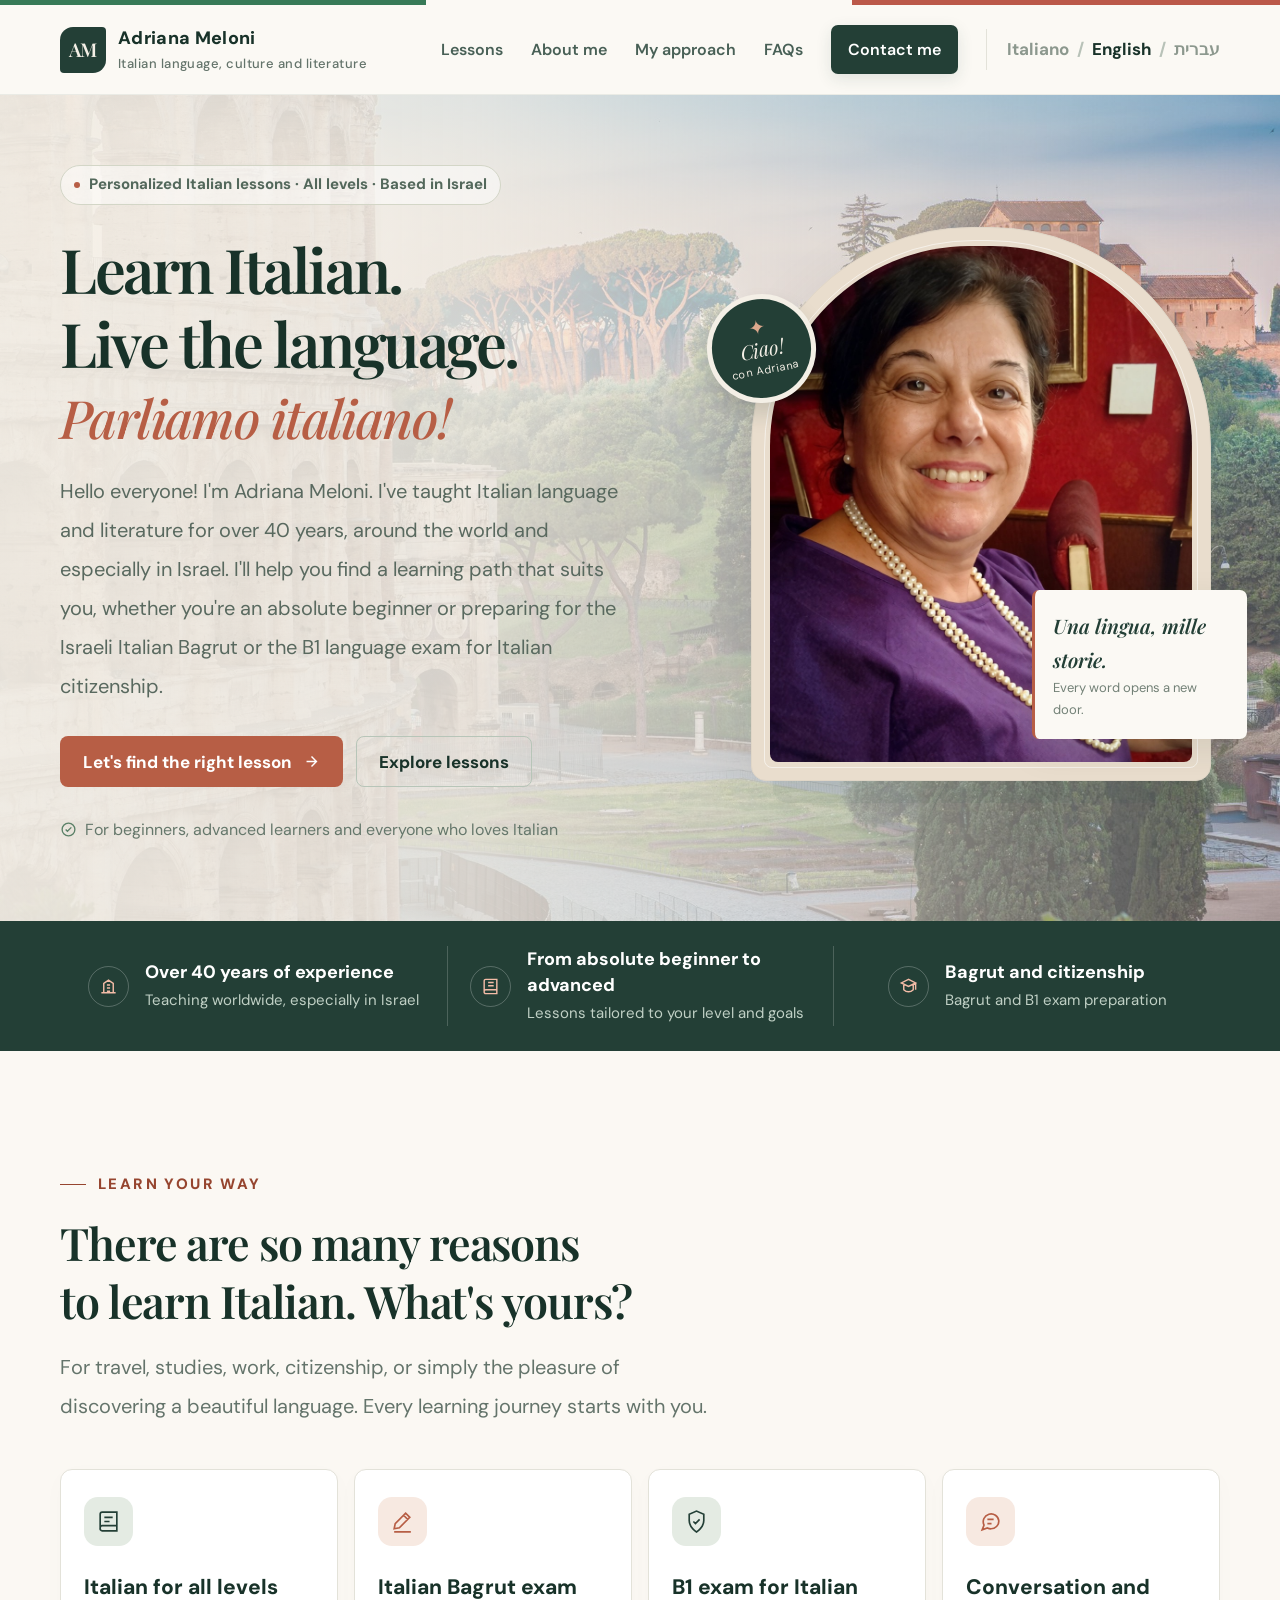
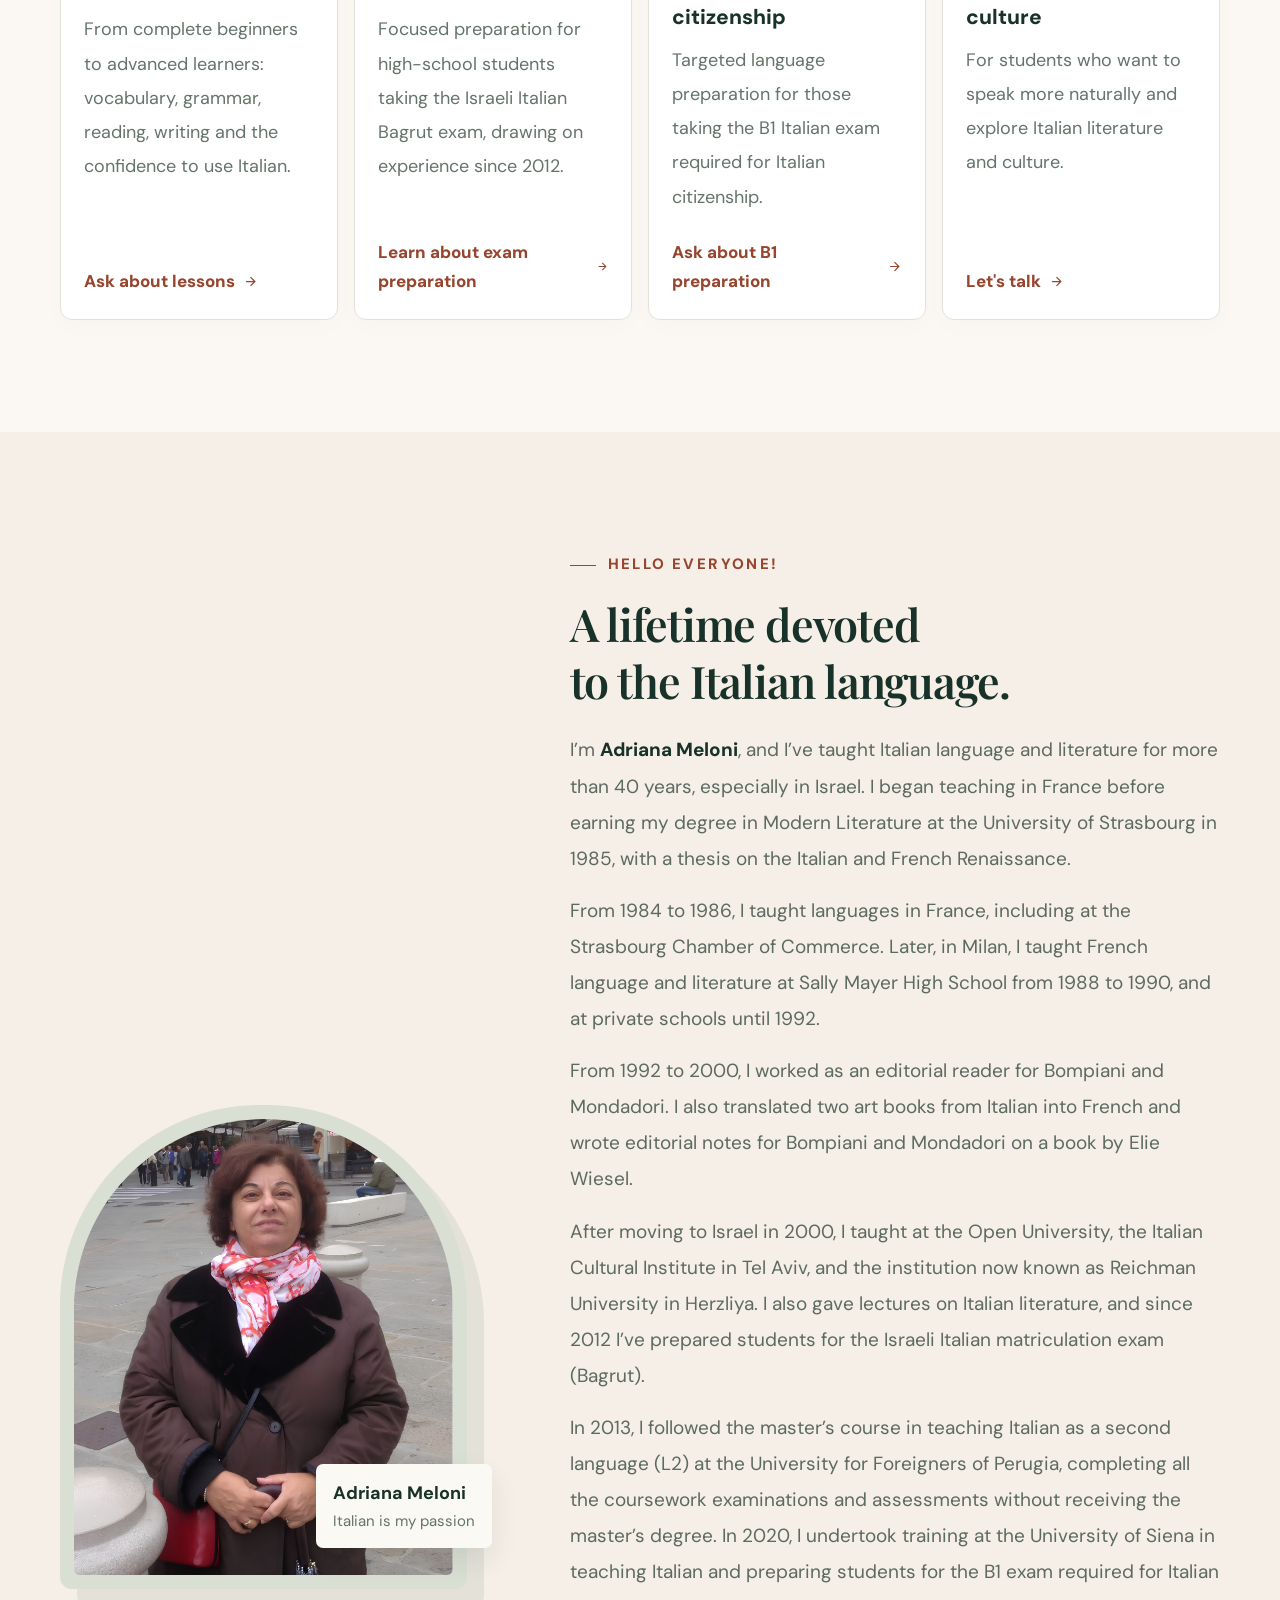
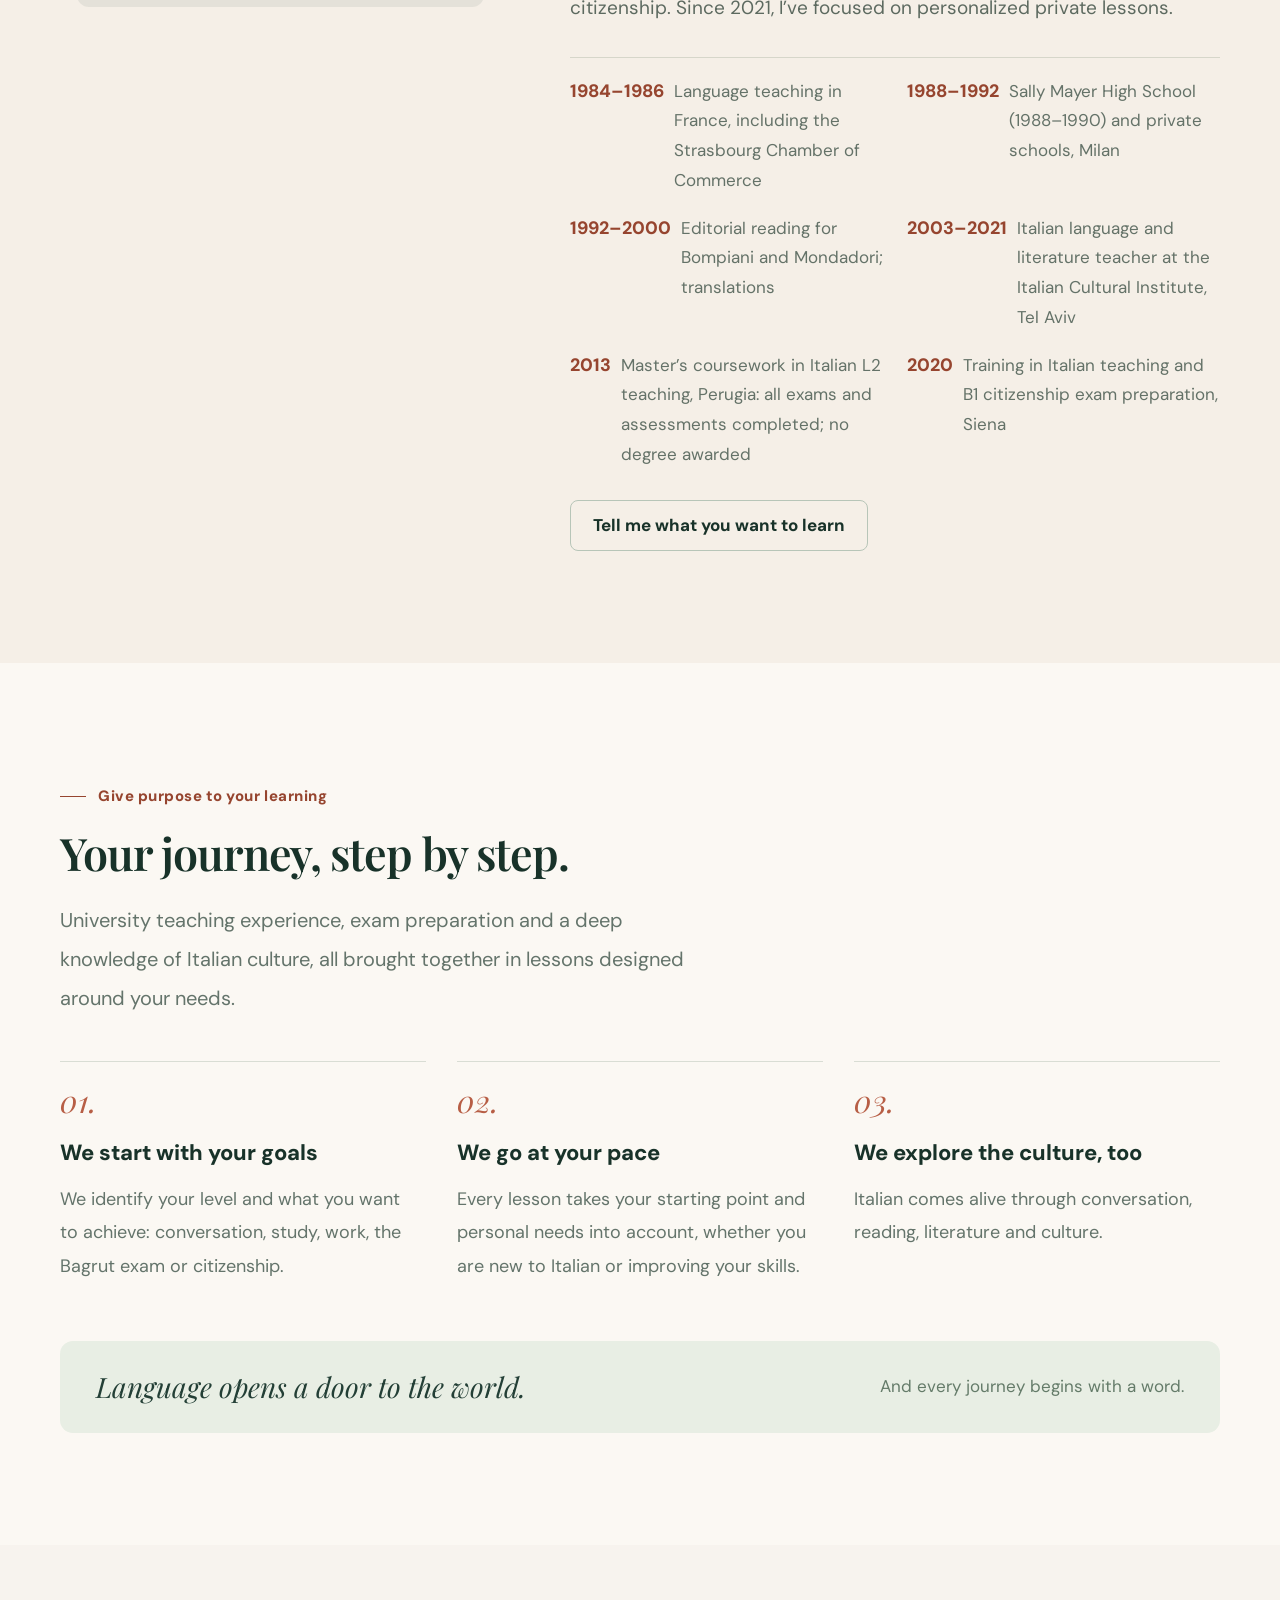
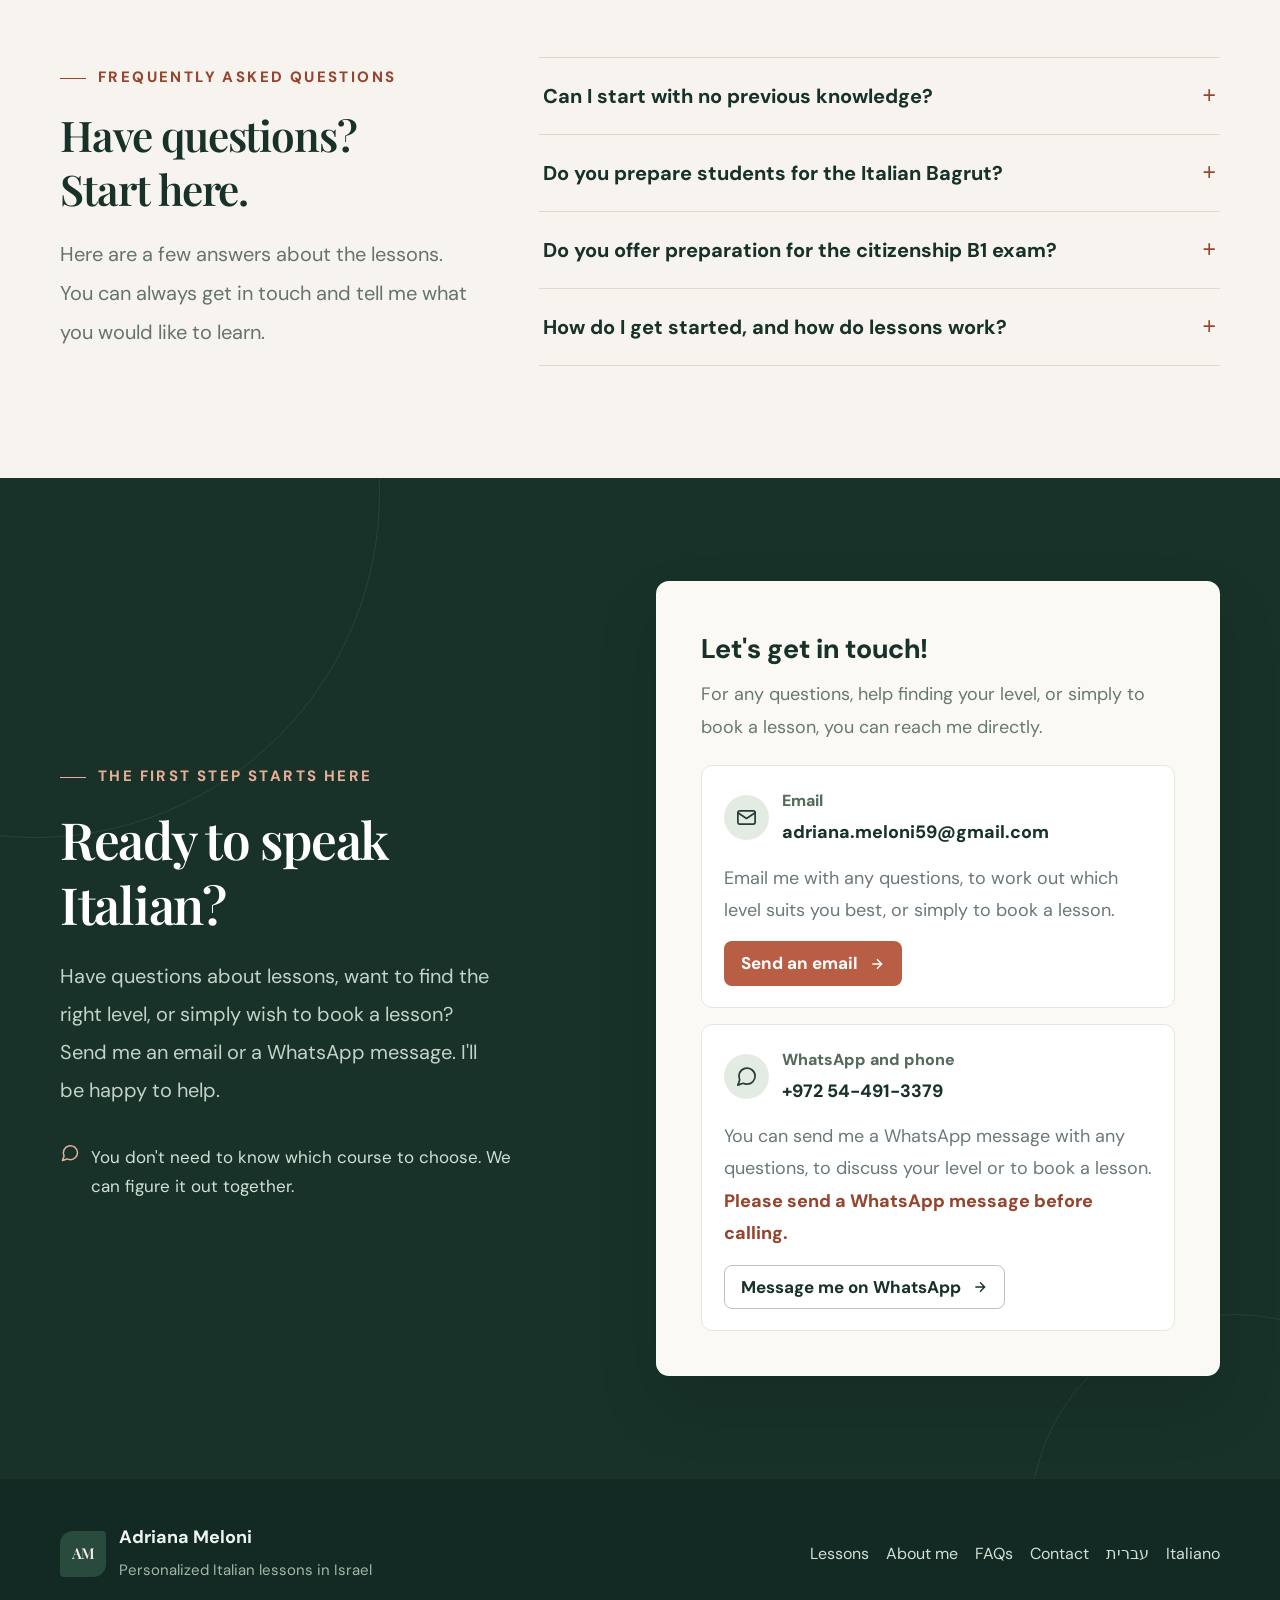
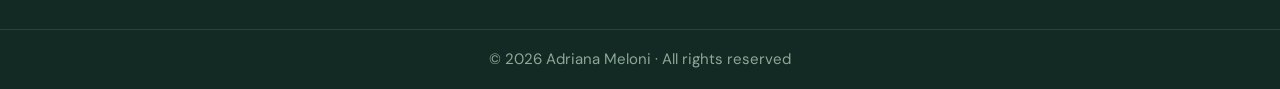
==== commit 554a56fb: "changes" ====
--- a/en/index.html
+++ b/en/index.html
@@ -14,7 +14,7 @@
   <link rel="icon" type="image/svg+xml" href="../assets/favicon.svg">
   <link rel="preconnect" href="https://fonts.googleapis.com">
   <link rel="preconnect" href="https://fonts.gstatic.com" crossorigin>
-  <link rel="stylesheet" href="../css/styles.css">
+  <link rel="stylesheet" href="../css/styles.css?v=20261123-typography-biography">
   <script src="../js/main.js" defer></script>
 </head>
 <body>
@@ -120,15 +120,18 @@
         <div class="about-copy">
           <span class="eyebrow">Hello everyone!</span>
           <h2 class="section-title" id="about-heading">A lifetime devoted<br>to the Italian language.</h2>
-          <p>I'm <strong>Adriana Meloni</strong>, and I've been teaching Italian language and literature for over 40 years, around the world and especially in Israel. I began teaching Italian to international students in France, even before graduating in Modern Literature in Strasbourg in 1985 with a thesis on the Italian and French Renaissance.</p>
-          <p>Since moving to Israel in 2000, I've taught at the Open University, the Italian Cultural Institute in Tel Aviv, and the institution now known as Reichman University in Herzliya. I've also given lectures on literature, and since 2012 I've prepared students for the Israeli Italian Bagrut exam.</p>
-          <p class="conference-links">Titles of my lectures can be found on the websites of the <a href="https://ambtelaviv.esteri.it/it/" target="_blank" rel="noopener noreferrer">Embassy of Italy in Tel Aviv</a> and the <a href="https://iictelaviv.esteri.it/it/" target="_blank" rel="noopener noreferrer">Italian Cultural Institute in Tel Aviv</a>.</p>
-          <p>In 2013, I completed a master's program in the teaching methodology of Italian as a second language (L2) at the University for Foreigners of Perugia. In 2020, I undertook training at the University of Siena in teaching Italian and preparing students for the B1 Italian language exam required as part of the citizenship application process. Since 2021, I've focused on private lessons tailored to different learners and goals.</p>
+                    <p>I’m <strong>Adriana Meloni</strong>, and I’ve taught Italian language and literature for more than 40 years, especially in Israel. I began teaching in France before earning my degree in Modern Literature at the University of Strasbourg in 1985, with a thesis on the Italian and French Renaissance.</p>
+          <p>From 1984 to 1986, I taught languages in France, including at the Strasbourg Chamber of Commerce. Later, in Milan, I taught French language and literature at Sally Mayer High School from 1988 to 1990, and at private schools until 1992.</p>
+          <p>From 1992 to 2000, I worked as an editorial reader for Bompiani and Mondadori. I also translated two art books from Italian into French and wrote editorial notes for Bompiani and Mondadori on a book by Elie Wiesel.</p>
+          <p>After moving to Israel in 2000, I taught at the Open University, the Italian Cultural Institute in Tel Aviv, and the institution now known as Reichman University in Herzliya. I also gave lectures on Italian literature, and since 2012 I’ve prepared students for the Israeli Italian matriculation exam (Bagrut).</p>
+          <p>In 2013, I followed the master’s course in teaching Italian as a second language (L2) at the University for Foreigners of Perugia, completing all the coursework examinations and assessments without receiving the master’s degree. In 2020, I undertook training at the University of Siena in teaching Italian and preparing students for the B1 exam required for Italian citizenship. Since 2021, I’ve focused on personalized private lessons.</p>
           <div class="credential-list" aria-label="Career highlights">
-            <div class="credential"><span class="year">1985</span><span class="credential-copy">Degree in Modern Literature, Strasbourg</span></div>
-            <div class="credential"><span class="year">2003–2021</span><span class="credential-copy">Italian Cultural Institute, Tel Aviv</span></div>
-            <div class="credential"><span class="year">2013</span><span class="credential-copy">Completed master's in teaching Italian as L2, Perugia</span></div>
-            <div class="credential"><span class="year">2020</span><span class="credential-copy">Training in Italian teaching and the citizenship B1 exam, Siena</span></div>
+            <div class="credential"><span class="year">1984–1986</span><span class="credential-copy">Language teaching in France, including the Strasbourg Chamber of Commerce</span></div>
+            <div class="credential"><span class="year">1988–1992</span><span class="credential-copy">Sally Mayer High School (1988–1990) and private schools, Milan</span></div>
+            <div class="credential"><span class="year">1992–2000</span><span class="credential-copy">Editorial reading for Bompiani and Mondadori; translations</span></div>
+            <div class="credential"><span class="year">2003–2021</span><span class="credential-copy">Italian language and literature teacher at the Italian Cultural Institute, Tel Aviv</span></div>
+            <div class="credential"><span class="year">2013</span><span class="credential-copy">Master’s coursework in Italian L2 teaching, Perugia: all exams and assessments completed; no degree awarded</span></div>
+            <div class="credential"><span class="year">2020</span><span class="credential-copy">Training in Italian teaching and B1 citizenship exam preparation, Siena</span></div>
           </div>
           <a class="button button-secondary" href="#contact">Tell me what you want to learn</a>
         </div>
@@ -138,7 +141,7 @@
     <section class="section approach" id="approach" aria-labelledby="approach-heading">
       <div class="container">
         <div class="section-intro">
-          <span class="eyebrow">Learning that matters</span>
+          <span class="eyebrow">Give purpose to your learning</span>
           <h2 class="section-title" id="approach-heading">Your journey, step by step.</h2>
           <p class="section-desc">University teaching experience, exam preparation and a deep knowledge of Italian culture, all brought together in lessons designed around your needs.</p>
         </div>
--- a/css/styles.css
+++ b/css/styles.css
@@ -25,7 +25,7 @@
 
 *, *::before, *::after { box-sizing: border-box; }
 html { scroll-behavior: smooth; scroll-padding-top: 96px; }
-body { margin: 0; font-size: 17px; font-family: var(--body-font); line-height: 1.7; color: var(--text); background: var(--paper); -webkit-font-smoothing: antialiased; }
+body { margin: 0; font-size: 19px; font-family: var(--body-font); line-height: 1.7; color: var(--text); background: var(--paper); -webkit-font-smoothing: antialiased; }
 body, button, input, select, textarea { font-family: var(--body-font); }
 button, input, select, textarea { font-size: inherit; }
 a { color: inherit; text-decoration: none; }
@@ -46,30 +46,43 @@
 .brand { display: flex; align-items: center; gap: 12px; flex-shrink: 0; }
 .brand-mark { width: 46px; height: 46px; display: grid; place-items: center; color: var(--cream); background: var(--green); border-radius: 13px 4px 13px 4px; font-family: var(--serif-font); font-size: 19px; line-height: 1; font-weight: 600; letter-spacing: -.05em; }
 .brand-text { display: flex; flex-direction: column; line-height: 1.2; }
-.brand-name { color: var(--green-dark); font-size: 17px; font-weight: 800; letter-spacing: .018em; }
-.brand-subtitle { color: var(--muted); font-size: 12px; font-weight: 500; letter-spacing: .025em; margin-top: 6px; }
+.brand-name { color: var(--green-dark); font-size: 18px; font-weight: 800; letter-spacing: .018em; }
+.brand-subtitle { color: var(--muted); font-size: 13px; font-weight: 500; letter-spacing: .025em; margin-top: 6px; }
 .site-nav { display: flex; align-items: center; gap: 28px; margin-inline-start: auto; }
-.site-nav > a { font-size: 15px; font-weight: 600; color: #486056; transition: color .2s ease; white-space: nowrap; }
+.site-nav > a { font-size: 16px; font-weight: 600; color: #486056; transition: color .2s ease; white-space: nowrap; }
 .site-nav > a:hover { color: var(--terracotta-dark); }
 .site-nav .nav-cta { background: var(--green); color: white; border-radius: 7px; padding: 11px 17px; box-shadow: 0 5px 16px rgb(35 63 54 / 12%); }
 .site-nav .nav-cta:hover { background: var(--green-dark); color: white; }
-.language-switch { display: flex; align-items: center; gap: 8px; flex-shrink: 0; white-space: nowrap; direction: ltr; unicode-bidi: isolate; border-inline-start: 1px solid var(--line); padding-inline-start: 20px; font-size: 15px; font-weight: 700; }
+.language-switch { display: flex; align-items: center; gap: 8px; flex-shrink: 0; white-space: nowrap; direction: ltr; unicode-bidi: isolate; border-inline-start: 1px solid var(--line); padding-inline-start: 20px; font-size: 17px; font-weight: 700; }
 .language-switch a { color: #8c988e; padding: 6px 0; }
 .language-switch a:hover { color: var(--terracotta-dark); }
 .language-switch a[aria-current='page'] { color: var(--green-dark); }
 .language-switch .separator { color: #b8c2b8; }
+
+/* Backwards compatibility: older cached pages contain both full names and HE/IT/EN.
+   Always show full names, and keep one consistent left-to-right selector order. */
+.language-switch .language-short { display: none !important; }
+.language-switch .language-full { display: inline !important; }
+.language-switch > a { unicode-bidi: isolate; }
+.language-switch > a[lang='he'] { direction: rtl; }
+.language-switch > a[lang='it'] { order: 1; }
+.language-switch > .separator:nth-of-type(1) { order: 2; }
+.language-switch > a[lang='en'] { order: 3; }
+.language-switch > .separator:nth-of-type(2) { order: 4; }
+.language-switch > a[lang='he'] { order: 5; }
+
 .menu-toggle { display: none; appearance: none; border: 1px solid var(--line); background: var(--white); border-radius: 10px; width: 44px; height: 44px; color: var(--green); align-items: center; justify-content: center; }
 .menu-toggle svg { width: 22px; height: 22px; }
 
 /* Shared */
 .section { padding-block: 112px; }
-.eyebrow { display: inline-flex; align-items: center; gap: 12px; font-size: 13px; font-weight: 800; letter-spacing: .16em; color: var(--terracotta-dark); text-transform: uppercase; }
+.eyebrow { display: inline-flex; align-items: center; gap: 12px; font-size: 15px; font-weight: 800; letter-spacing: .16em; color: var(--terracotta-dark); text-transform: uppercase; }
 .eyebrow::before { content: ''; width: 26px; height: 1px; background: currentColor; }
-.section-title { max-width: 780px; margin: 17px 0 19px; font-size: clamp(32px, 3.4vw, 47px); line-height: 1.26; letter-spacing: -.045em; font-weight: 800; color: var(--green-dark); }
-.section-desc { max-width: 660px; margin: 0; font-size: 18px; line-height: 1.95; color: var(--muted); }
+.section-title { max-width: 780px; margin: 17px 0 19px; font-size: clamp(34px, 3.5vw, 50px); line-height: 1.28; letter-spacing: -.045em; font-weight: 800; color: var(--green-dark); }
+.section-desc { max-width: 660px; margin: 0; font-size: 20px; line-height: 1.95; color: var(--muted); }
 html[lang='it'] .section-title, html[lang='en'] .section-title { font-family: var(--serif-font); font-weight: 600; letter-spacing: -.025em; }
 .section-intro { margin-bottom: 43px; }
-.button { display: inline-flex; align-items: center; justify-content: center; gap: 11px; min-height: 51px; padding: 12px 22px; border: 1px solid transparent; border-radius: 8px; font-size: 16px; font-weight: 750; line-height: 1.3; transition: transform .2s ease, background .2s ease, border-color .2s ease; }
+.button { display: inline-flex; align-items: center; justify-content: center; gap: 11px; min-height: 51px; padding: 12px 22px; border: 1px solid transparent; border-radius: 8px; font-size: 17px; font-weight: 750; line-height: 1.3; transition: transform .2s ease, background .2s ease, border-color .2s ease; }
 .button:hover { transform: translateY(-2px); }
 .button svg { width: 17px; height: 17px; }
 .button-primary { color: var(--white); background: var(--terracotta); }
@@ -104,15 +117,15 @@
 .hero::before { content: ''; position: absolute; inset-inline-end: -80px; inset-block-end: -210px; width: 450px; height: 450px; border: 1px solid rgb(35 63 54 / 10%); border-radius: 50%; pointer-events: none; }
 .hero-inner { min-height: 646px; display: grid; grid-template-columns: minmax(0, 1.11fr) minmax(0, .89fr); align-items: center; gap: min(7vw, 88px); padding-block: 70px 78px; }
 .hero-copy { position: relative; z-index: 2; }
-.hero-kicker { display: inline-flex; align-items: center; gap: 9px; border: 1px solid #d3d6c7; background: rgb(255 255 255 / 47%); padding: 6px 13px; color: #53685b; border-radius: 100px; font-size: 13px; font-weight: 750; }
+.hero-kicker { display: inline-flex; align-items: center; gap: 9px; border: 1px solid #d3d6c7; background: rgb(255 255 255 / 47%); padding: 6px 13px; color: #53685b; border-radius: 100px; font-size: 15px; font-weight: 750; }
 .hero-kicker .dot { width: 6px; height: 6px; background: var(--terracotta); border-radius: 50%; }
 .hero h1 { margin: 27px 0 22px; color: var(--green-dark); font-size: clamp(44px, 4.9vw, 73px); line-height: 1.17; font-weight: 800; letter-spacing: -.061em; }
 html[lang='it'] .hero h1, html[lang='en'] .hero h1 { font-family: var(--serif-font); font-weight: 600; letter-spacing: -.04em; font-size: clamp(45px, 4.8vw, 70px); line-height: 1.21; }
 .hero h1 em { display: block; margin-top: 6px; color: var(--terracotta); font-family: var(--serif-font); font-weight: 500; font-size: .81em; letter-spacing: -.03em; }
 html[lang='it'] .hero h1 em, html[lang='en'] .hero h1 em { font-size: .86em; }
-.hero-description { max-width: 550px; margin: 0; color: #59695f; font-size: 18px; line-height: 2.05; }
+.hero-description { max-width: 550px; margin: 0; color: #59695f; font-size: 20px; line-height: 1.95; }
 .hero-actions { display: flex; flex-wrap: wrap; align-items: center; gap: 13px; margin-top: 30px; }
-.hero-note { margin: 29px 0 0; display: flex; align-items: center; gap: 8px; font-size: 14px; color: #65776b; }
+.hero-note { margin: 29px 0 0; display: flex; align-items: center; gap: 8px; font-size: 16px; color: #65776b; }
 .hero-note svg { color: #5a8067; width: 17px; height: 17px; flex-shrink: 0; }
 .hero-visual { min-width: 0; position: relative; max-width: 460px; width: 100%; margin-inline: auto; }
 .art-card { position: relative; aspect-ratio: 0.83; padding: 18px; background: #e9ddcd; border: 1px solid #e0d6c7; border-radius: 220px 220px 15px 15px; box-shadow: 22px 22px 0 rgb(51 89 70 / 7%), var(--shadow); }
@@ -134,8 +147,8 @@
 .trust-icon { flex: 0 0 41px; width: 41px; height: 41px; border: 1px solid rgb(255 255 255 / 24%); border-radius: 50%; display: grid; place-items: center; color: #f4bca7; }
 .trust-icon svg { width: 19px; height: 19px; }
 .trust-copy { line-height: 1.45; }
-.trust-copy strong { display: block; font-size: 16px; font-weight: 750; }
-.trust-copy span { color: #c0d0c5; font-size: 13px; }
+.trust-copy strong { display: block; font-size: 18px; font-weight: 750; }
+.trust-copy span { color: #c0d0c5; font-size: 15px; }
 
 /* Programs */
 .lessons { background: rgb(251 249 244 / 92%); }
@@ -145,9 +158,9 @@
 .lesson-icon { display: grid; place-items: center; width: 49px; height: 49px; border-radius: 14px; background: var(--green-soft); color: var(--green); }
 .lesson-icon svg { width: 25px; height: 25px; stroke-width: 1.6; }
 .lesson-card:nth-child(2) .lesson-icon, .lesson-card:nth-child(4) .lesson-icon { background: #f7e9e1; color: var(--terracotta); }
-.lesson-card h3 { margin: 26px 0 10px; color: var(--green-dark); font-size: 20px; line-height: 1.45; font-weight: 800; }
-.lesson-card p { margin: 0 0 24px; color: #65746a; font-size: 16px; line-height: 1.9; }
-.lesson-link { display: inline-flex; align-items: center; gap: 8px; margin-top: auto; color: var(--terracotta-dark); font-size: 15px; font-weight: 800; }
+.lesson-card h3 { margin: 26px 0 10px; color: var(--green-dark); font-size: 22px; line-height: 1.45; font-weight: 800; }
+.lesson-card p { margin: 0 0 24px; color: #65746a; font-size: 18px; line-height: 1.9; }
+.lesson-link { display: inline-flex; align-items: center; gap: 8px; margin-top: auto; color: var(--terracotta-dark); font-size: 17px; font-weight: 800; }
 .lesson-link svg { width: 15px; height: 15px; }
 
 /* About */
@@ -157,40 +170,40 @@
 .portrait-frame { position: relative; padding: 14px; background: #d9dfd2; border-radius: 200px 200px 12px 12px; box-shadow: 17px 18px 0 rgb(35 63 54 / 8%); }
 .portrait-frame > img { width: 100%; height: auto; aspect-ratio: .83; object-fit: cover; object-position: center 55%; border-radius: 190px 190px 6px 6px; background: #d4ded2; }
 .portrait-label { position: absolute; inset-inline-end: -25px; inset-block-end: 41px; background: var(--paper); padding: 14px 17px; border-radius: 7px; box-shadow: 0 12px 28px rgb(25 47 37 / 9%); }
-.portrait-label strong { display: block; font-size: 17px; color: var(--green-dark); }
-.portrait-label span { display: block; font-size: 13px; color: var(--muted); }
+.portrait-label strong { display: block; font-size: 18px; color: var(--green-dark); }
+.portrait-label span { display: block; font-size: 15px; color: var(--muted); }
 .about-copy .section-title { margin-bottom: 23px; }
-.about-copy p { max-width: 680px; margin: 0 0 16px; color: #5d6a60; font-size: 17px; line-height: 2.05; }
+.about-copy p { max-width: 680px; margin: 0 0 16px; color: #5d6a60; font-size: 19px; line-height: 1.9; }
 .about-copy p strong { color: var(--green-dark); font-weight: 750; }
 .about-copy .conference-links a { color: var(--green-dark); font-weight: 700; text-decoration: underline; text-underline-offset: 3px; text-decoration-color: var(--terracotta); }
 .about-copy .conference-links a:hover { color: var(--terracotta-dark); }
 .credential-list { margin: 30px 0 30px; padding: 18px 0 0; border-top: 1px solid #d6d6ca; display: grid; grid-template-columns: repeat(2, minmax(0, 1fr)); gap: 17px 24px; }
 .credential { display: flex; align-items: baseline; gap: 10px; }
-.credential .year { color: var(--terracotta-dark); font-size: 17px; font-weight: 800; white-space: nowrap; }
-.credential .credential-copy { color: #647268; font-size: 15px; line-height: 1.75; }
+.credential .year { color: var(--terracotta-dark); font-size: 18px; font-weight: 800; white-space: nowrap; }
+.credential .credential-copy { color: #647268; font-size: 17px; line-height: 1.75; }
 
 /* Approach */
 .approach { background: rgb(251 249 244 / 92%); }
 .approach-grid { display: grid; grid-template-columns: repeat(3, 1fr); gap: 31px; }
 .approach-item { border-block-start: 1px solid #d9ddd4; padding-block-start: 23px; }
 .approach-num { display: block; margin-bottom: 18px; color: var(--terracotta); font-family: var(--serif-font); font-size: 31px; font-style: italic; line-height: 1; }
-.approach-item h3 { margin: 0 0 12px; font-size: 20px; font-weight: 800; color: var(--green-dark); }
-.approach-item p { max-width: 350px; margin: 0; font-size: 16px; line-height: 1.95; color: var(--muted); }
+.approach-item h3 { margin: 0 0 12px; font-size: 22px; font-weight: 800; color: var(--green-dark); }
+.approach-item p { max-width: 350px; margin: 0; font-size: 18px; line-height: 1.85; color: var(--muted); }
 .italian-phrase { margin-top: 58px; background: #e8eee4; border-radius: 13px; padding: 22px 36px; display: flex; justify-content: space-between; gap: 24px; align-items: center; }
 .italian-phrase .phrase { font-family: var(--serif-font); font-size: clamp(20px, 3vw, 28px); font-style: italic; color: var(--green); direction: ltr; }
-.italian-phrase .phrase-caption { color: #647b69; font-size: 15px; }
+.italian-phrase .phrase-caption { color: #647b69; font-size: 17px; }
 
 /* FAQ */
 .faq { background: rgb(247 244 238 / 92%); }
 .faq-grid { display: grid; grid-template-columns: minmax(0, .75fr) minmax(0, 1.25fr); gap: 70px; align-items: start; }
-.faq .section-title { font-size: clamp(29px, 3.15vw, 40px); }
+.faq .section-title { font-size: clamp(32px, 3.3vw, 44px); }
 .faq-items { border-top: 1px solid #d9dad0; }
 .faq-items details { border-bottom: 1px solid #d9dad0; }
-.faq-items summary { list-style: none; display: flex; align-items: center; justify-content: space-between; gap: 22px; padding: 21px 4px; cursor: pointer; color: var(--green-dark); font-size: 18px; font-weight: 750; }
+.faq-items summary { list-style: none; display: flex; align-items: center; justify-content: space-between; gap: 22px; padding: 21px 4px; cursor: pointer; color: var(--green-dark); font-size: 20px; font-weight: 750; }
 .faq-items summary::-webkit-details-marker { display: none; }
 .faq-items summary::after { content: '+'; font-family: Arial, sans-serif; color: var(--terracotta-dark); font-size: 23px; font-weight: 400; line-height: 1; }
 .faq-items details[open] summary::after { content: '−'; }
-.faq-items details p { margin: -5px 4px 22px; font-size: 16px; line-height: 1.9; color: var(--muted); }
+.faq-items details p { margin: -5px 4px 22px; font-size: 18px; line-height: 1.9; color: var(--muted); }
 
 /* Contact */
 .contact { padding-block: 103px; background: var(--green-dark); position: relative; overflow: hidden; }
@@ -199,24 +212,24 @@
 .contact-grid { position: relative; z-index: 2; display: grid; grid-template-columns: minmax(0, .92fr) minmax(0, 1.08fr); align-items: center; gap: clamp(50px, 9vw, 125px); }
 .contact .eyebrow { color: #e7ae94; }
 .contact .section-title { color: white; font-size: clamp(36px, 4vw, 53px); }
-.contact-copy > p { max-width: 430px; margin: 0; color: #c3d3c8; font-size: 18px; line-height: 2; }
-.contact-small-note { margin-top: 34px; display: flex; align-items: flex-start; gap: 11px; color: #d1e1d6; font-size: 15px; }
+.contact-copy > p { max-width: 430px; margin: 0; color: #c3d3c8; font-size: 20px; line-height: 1.9; }
+.contact-small-note { margin-top: 34px; display: flex; align-items: flex-start; gap: 11px; color: #d1e1d6; font-size: 17px; }
 .contact-small-note svg { width: 20px; height: 20px; flex-shrink: 0; color: #e6b09b; }
 .contact-panel { background: var(--paper); border-radius: 13px; padding: clamp(25px, 3.7vw, 45px); box-shadow: 0 30px 65px rgb(0 0 0 / 11%); }
-.contact-panel h3 { margin: 0 0 7px; font-size: 25px; color: var(--green-dark); font-weight: 800; }
-.contact-panel .panel-description { color: #66796f; font-size: 16px; line-height: 1.8; margin: 0 0 22px; }
+.contact-panel h3 { margin: 0 0 7px; font-size: 27px; color: var(--green-dark); font-weight: 800; }
+.contact-panel .panel-description { color: #66796f; font-size: 18px; line-height: 1.8; margin: 0 0 22px; }
 .contact-methods { display: grid; gap: 16px; }
 .contact-method { background: #fff; border: 1px solid #e5e8df; border-radius: 11px; padding: 21px 22px; }
 .contact-method-top { display: flex; align-items: center; gap: 13px; min-width: 0; }
 .contact-method-icon { flex: 0 0 45px; width: 45px; height: 45px; display: grid; place-items: center; color: var(--green); background: var(--green-soft); border-radius: 50%; }
 .contact-method-icon svg { width: 23px; height: 23px; }
 .contact-method-details { min-width: 0; }
-.contact-method h4 { margin: 0 0 2px; color: #546a5b; font-size: 14px; font-weight: 800; }
-.contact-method-detail { display: inline-block; max-width: 100%; color: var(--green-dark); font-size: clamp(15px, 1.3vw, 18px); line-height: 1.5; font-weight: 800; overflow-wrap: anywhere; unicode-bidi: isolate; }
+.contact-method h4 { margin: 0 0 2px; color: #546a5b; font-size: 16px; font-weight: 800; }
+.contact-method-detail { display: inline-block; max-width: 100%; color: var(--green-dark); font-size: clamp(17px, 1.4vw, 20px); line-height: 1.5; font-weight: 800; overflow-wrap: anywhere; unicode-bidi: isolate; }
 .contact-method-detail:hover { text-decoration: underline; text-underline-offset: 3px; }
-.contact-method p { margin: 13px 0 15px; color: #697b70; font-size: 16px; line-height: 1.8; }
+.contact-method p { margin: 13px 0 15px; color: #697b70; font-size: 18px; line-height: 1.8; }
 .contact-method p strong { color: var(--terracotta-dark); font-weight: 800; }
-.contact-method-action { min-height: 44px; padding: 10px 16px; font-size: 15px; }
+.contact-method-action { min-height: 44px; padding: 10px 16px; font-size: 17px; }
 .contact-method-action svg { width: 16px; height: 16px; }
 [hidden] { display: none !important; }
 
@@ -225,29 +238,29 @@
 .footer-inner { min-height: 150px; display: flex; flex-wrap: wrap; gap: 22px 30px; align-items: center; justify-content: space-between; padding-block: 30px; }
 .footer-brand { display: flex; align-items: center; gap: 13px; }
 .footer-brand .brand-mark { background: #284b3d; color: #f7efe4; }
-.footer-brand strong { display: block; font-size: 16px; color: #eff5f0; }
-.footer-brand span { color: #a5b7aa; font-size: 13px; }
-.footer-bottom { text-align: center; border-top: 1px solid rgb(255 255 255 / 10%); padding-block: 17px; color: #8da898; font-size: 13px; }
-.footer-links { display: flex; flex-wrap: wrap; gap: 17px; font-size: 14px; }
+.footer-brand strong { display: block; font-size: 18px; color: #eff5f0; }
+.footer-brand span { color: #a5b7aa; font-size: 15px; }
+.footer-bottom { text-align: center; border-top: 1px solid rgb(255 255 255 / 10%); padding-block: 17px; color: #8da898; font-size: 15px; }
+.footer-links { display: flex; flex-wrap: wrap; gap: 17px; font-size: 16px; }
 .footer-links a:hover { color: white; }
 
 /* Hebrew-specific refinements */
 html[lang='he'] .hero h1 { max-width: 650px; }
-html[lang='he'] .lesson-card h3 { font-size: 19px; }
+html[lang='he'] .lesson-card h3 { font-size: 21px; }
 html[lang='he'] .art-caption { border-inline-start: 3px solid var(--terracotta); }
 html[lang='he'] .art-caption .caption-title { text-align: right; }
 html[lang='he'] .art-stamp { transform: rotate(11deg); }
 html[lang='he'] .phrase { text-align: left; }
-html[lang='it'] .brand-name, html[lang='en'] .brand-name { font-size: 17px; }
+html[lang='it'] .brand-name, html[lang='en'] .brand-name { font-size: 18px; }
 html[lang='it'] .brand-subtitle, html[lang='en'] .brand-subtitle { letter-spacing: .035em; }
 html[lang='it'] .hero-description, html[lang='en'] .hero-description { max-width: 570px; }
-html[lang='it'] .lesson-card h3, html[lang='en'] .lesson-card h3 { font-size: 19px; }
+html[lang='it'] .lesson-card h3, html[lang='en'] .lesson-card h3 { font-size: 21px; }
 
 /* Tablet and phone */
 @media (max-width: 1090px) {
   .header-inner { gap: 17px; }
   .site-nav { gap: 15px; }
-  .site-nav > a { font-size: 14px; }
+  .site-nav > a { font-size: 15px; }
   .language-switch { padding-inline-start: 14px; }
   .hero-inner { gap: 35px; }
   .hero h1 { font-size: clamp(38px, 4.6vw, 58px); }
@@ -259,7 +272,7 @@
   .menu-toggle { display: inline-flex; order: 3; }
   .site-nav { display: none; position: absolute; inset-inline: 0; inset-block-start: 100%; margin: 0; padding: 20px 25px 26px; flex-direction: column; align-items: stretch; gap: 7px; background: var(--paper); border-top: 1px solid var(--line); box-shadow: 0 18px 28px rgb(25 50 35 / 9%); }
   .site-nav[data-open='true'] { display: flex; }
-  .site-nav > a { font-size: 16px; padding: 8px 10px; }
+  .site-nav > a { font-size: 17px; padding: 8px 10px; }
   .site-nav .nav-cta { margin-top: 8px; text-align: center; }
   .language-switch { margin-inline-start: auto; }
 }
@@ -291,15 +304,15 @@
   .header-inner { min-height: 69px; gap: 10px; }
   .brand-mark { width: 39px; height: 39px; border-radius: 11px 4px 11px 4px; font-size: 16px; }
   .brand { gap: 9px; }
-  .brand-name { font-size: 15px; }
-  .brand-subtitle { font-size: 11px; margin-top: 4px; }
-  .language-switch { font-size: 14px; gap: 7px; padding-inline-start: 11px; }
+  .brand-name { font-size: 16px; }
+  .brand-subtitle { font-size: 12px; margin-top: 4px; }
+  .language-switch { font-size: 16px; gap: 7px; padding-inline-start: 11px; }
   .menu-toggle { width: 40px; height: 40px; }
   .hero-inner { grid-template-columns: 1fr; padding-block: 58px 82px; gap: 55px; }
   .hero h1, html[lang='it'] .hero h1, html[lang='en'] .hero h1 { font-size: clamp(38px, 10vw, 59px); margin-top: 21px; }
-  .hero-description { font-size: 17px; line-height: 1.9; }
+  .hero-description { font-size: 19px; line-height: 1.9; }
   .hero-actions { gap: 10px; }
-  .hero-actions .button { flex: 1 1 auto; padding-inline: 14px; font-size: 15px; }
+  .hero-actions .button { flex: 1 1 auto; padding-inline: 14px; font-size: 17px; }
   .hero-note { margin-top: 21px; }
   .hero-visual { max-width: 360px; padding-inline: 19px; }
   .art-card { padding: 13px; }
@@ -312,7 +325,7 @@
   .trust-icon { width: 35px; height: 35px; flex-basis: 35px; }
   .section { padding-block: 75px; }
   .section-title { font-size: clamp(30px, 8.3vw, 38px); }
-  .section-desc { font-size: 16px; }
+  .section-desc { font-size: 18px; }
   .section-intro { margin-bottom: 28px; }
   .lesson-grid, .approach-grid, .about-grid, .faq-grid, .contact-grid { grid-template-columns: 1fr; }
   .lesson-card { min-height: 225px; padding: 24px; }
@@ -320,7 +333,7 @@
   .about-grid { gap: 60px; }
   .about-media { order: 2; max-width: 300px; }
   .about-copy { order: 1; }
-  .about-copy p { font-size: 16px; }
+  .about-copy p { font-size: 18px; }
   .portrait-label { inset-inline-end: -16px; }
   .credential-list { gap: 14px; }
   .approach-grid { gap: 25px; }
@@ -359,7 +372,7 @@
     order: 3; width: 100%; justify-content: center;
     margin-inline-start: 0; padding: 6px 0 0;
     border-inline-start: 0; border-block-start: 1px solid var(--line);
-    font-size: 15px; gap: 11px;
+    font-size: 16px; gap: 11px;
   }
   html { scroll-padding-top: 145px; }
 }
@@ -371,7 +384,7 @@
 @media (max-width: 350px) {
   .brand-mark { width: 35px; height: 35px; }
   .brand-name { font-size: 14px; }
-  .language-switch { font-size: 14px; }
+  .language-switch { font-size: 15px; }
   .menu-toggle { width: 37px; height: 37px; flex-basis: 37px; }
 }
 
@@ -382,3 +395,22 @@
   .about { background: var(--cream); }
   .faq { background: #f7f4ee; }
 }
+
+/* Longer, reader-friendly headings and multilingual biographical details. */
+.approach .eyebrow { text-transform: none; letter-spacing: .035em; line-height: 1.5; flex-wrap: wrap; }
+.credential { min-width: 0; }
+.credential-copy { overflow-wrap: break-word; }
+@media (max-width: 680px) { .credential-list { gap: 17px 16px; } .credential .credential-copy { font-size: 16px; } }
+
+/* Let the longer, updated career summary breathe on tablets and phones. */
+@media (max-width: 900px) {
+  .about-grid { grid-template-columns: minmax(0, 1fr); gap: 46px; }
+  .about-copy { order: 1; }
+  .about-media { order: 2; max-width: 370px; }
+}
+@media (max-width: 680px) {
+  .credential-list { grid-template-columns: minmax(0, 1fr); gap: 17px; }
+  .credential { align-items: flex-start; }
+  .credential .year { flex: 0 0 90px; }
+  .credential .credential-copy { flex: 1 1 auto; min-width: 0; font-size: 17px; }
+}
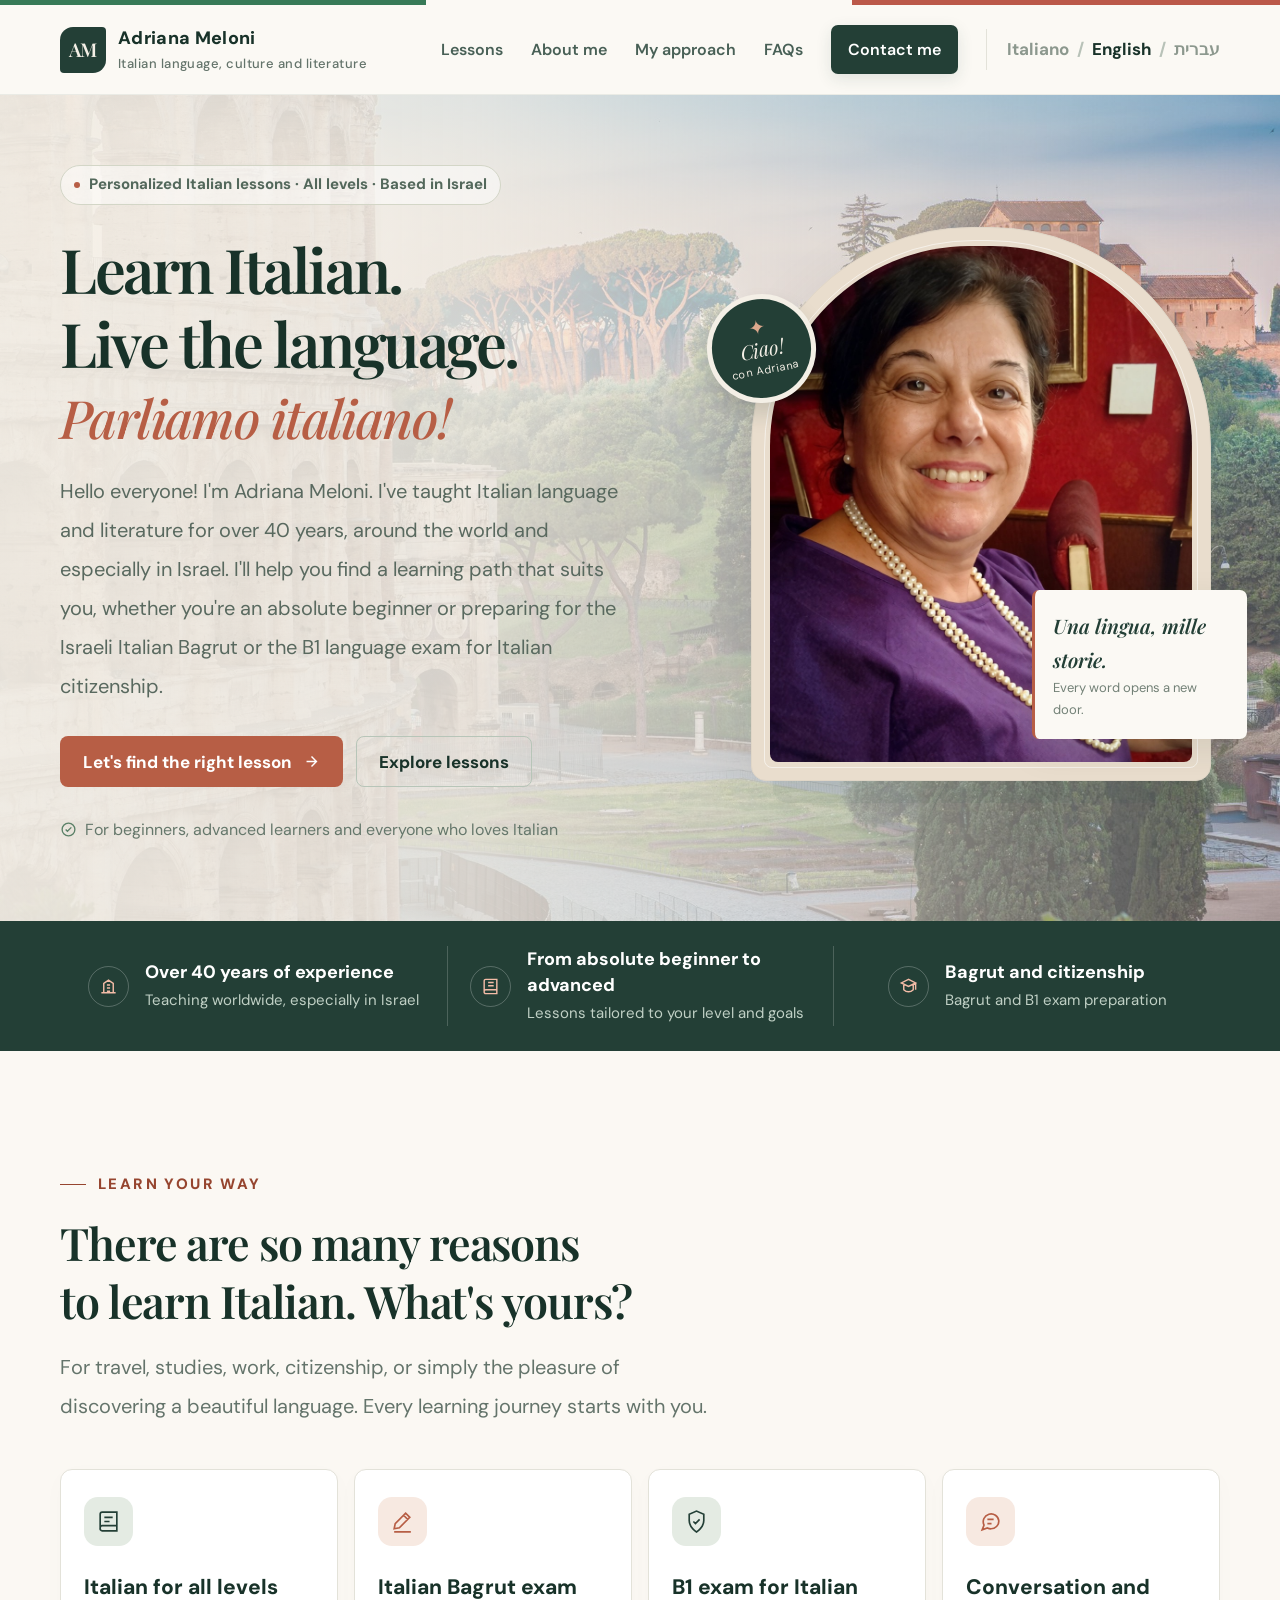
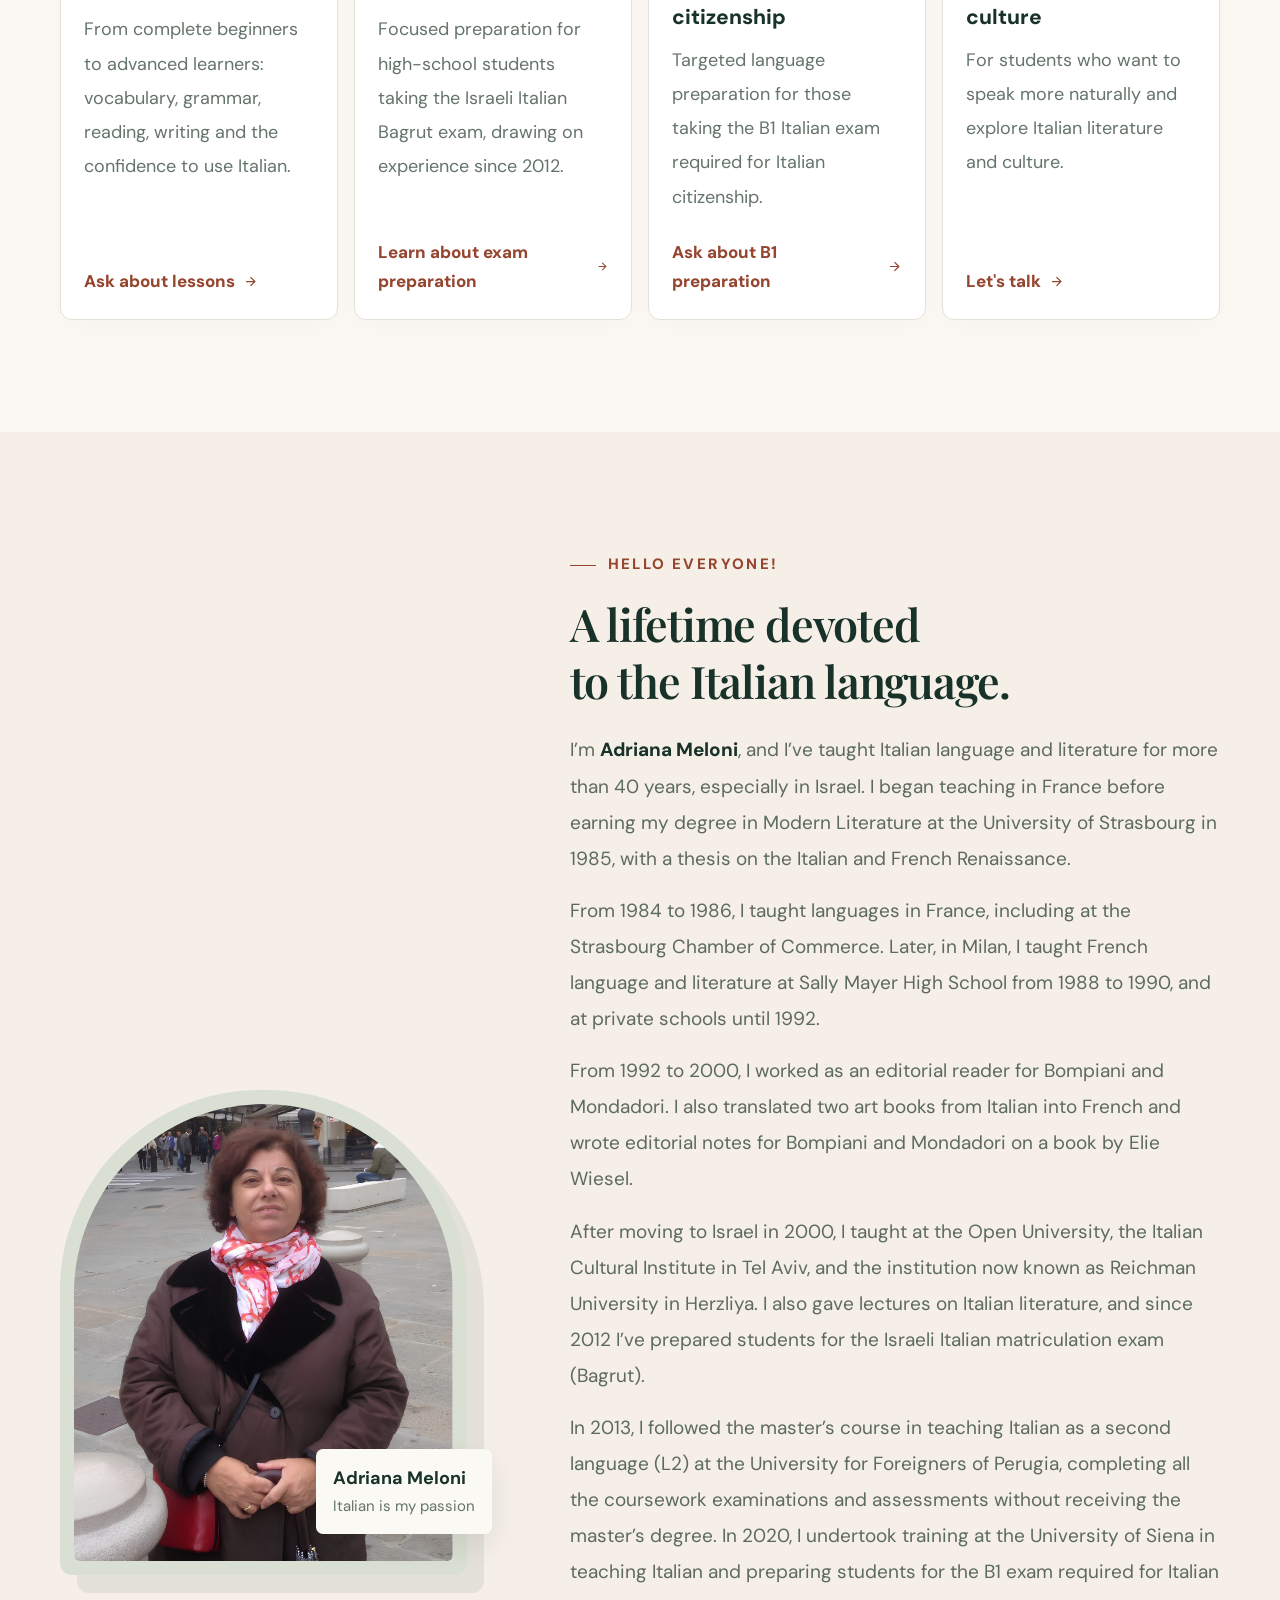
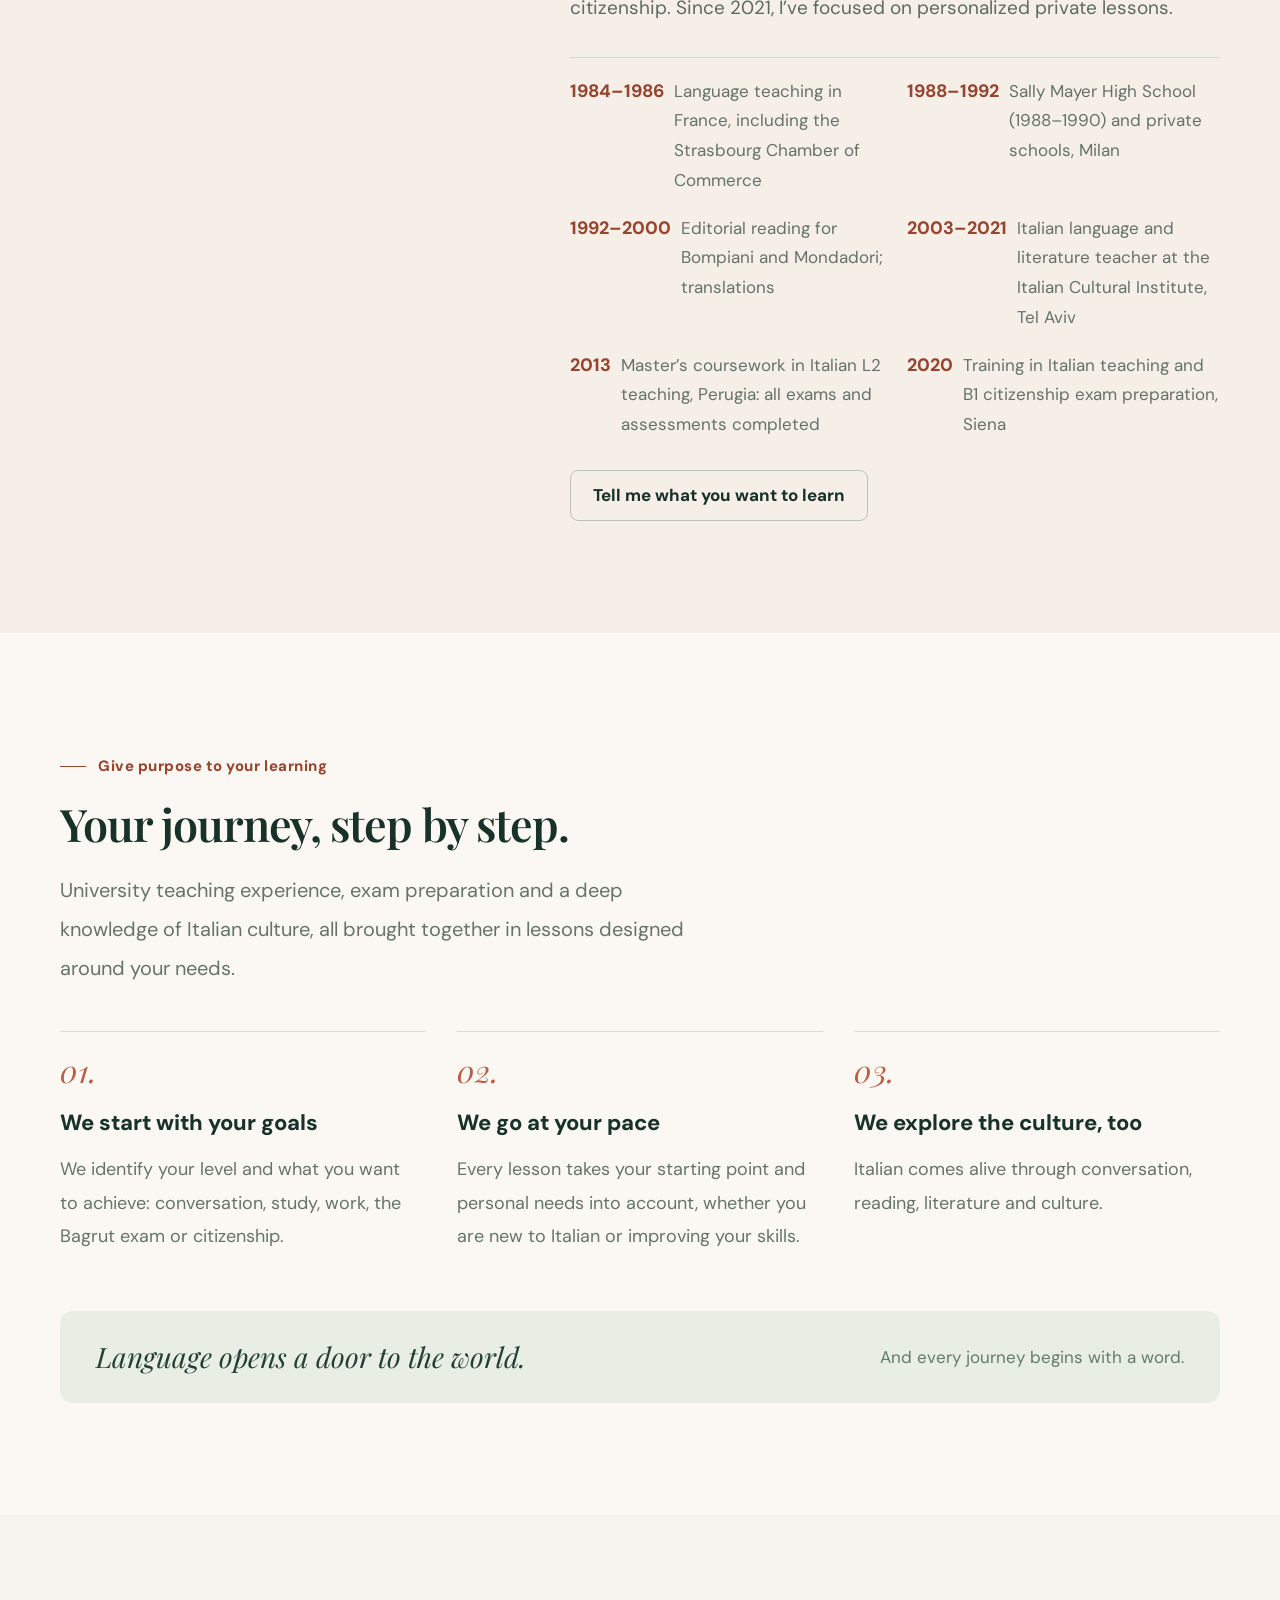
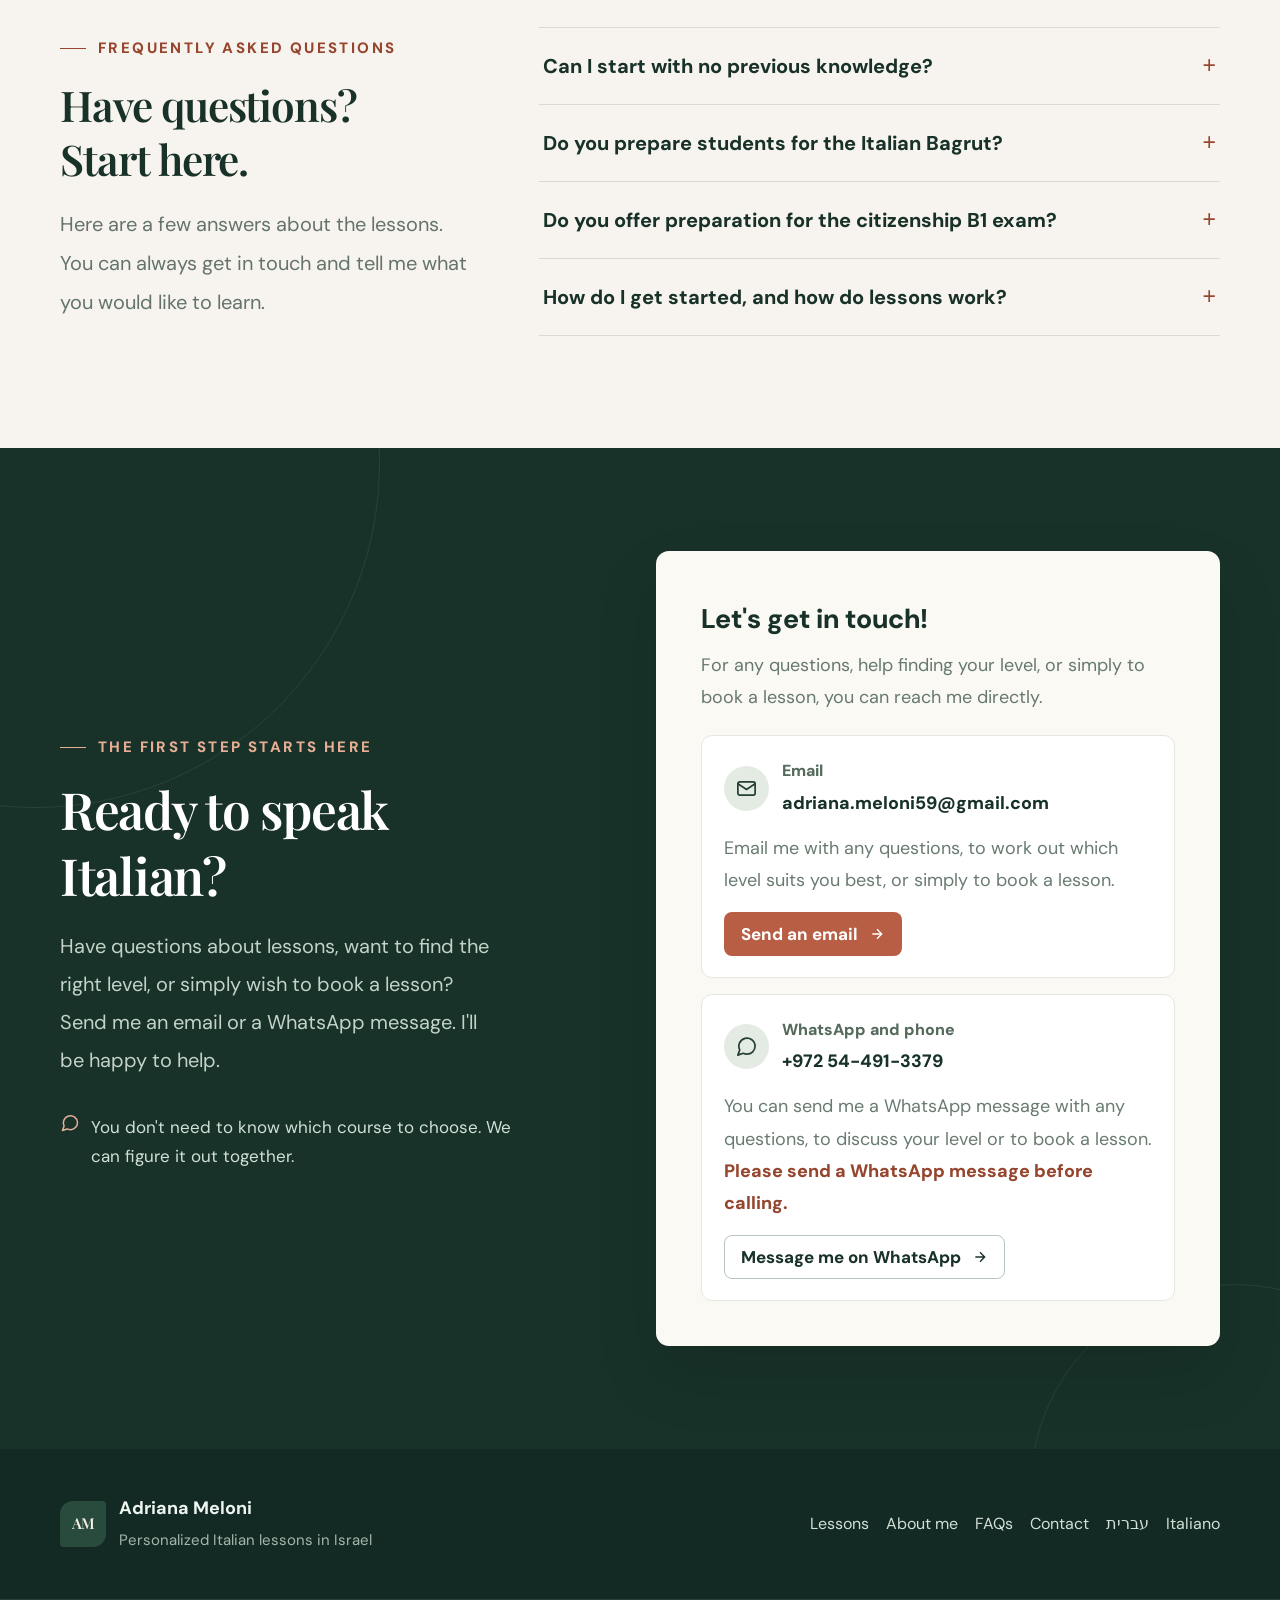
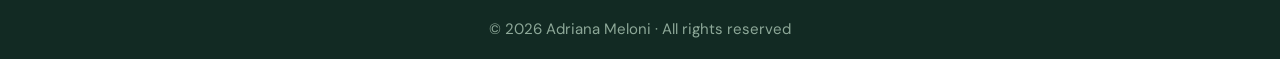
==== commit 2e349c74: "changes" ====
--- a/en/index.html
+++ b/en/index.html
@@ -130,7 +130,7 @@
             <div class="credential"><span class="year">1988–1992</span><span class="credential-copy">Sally Mayer High School (1988–1990) and private schools, Milan</span></div>
             <div class="credential"><span class="year">1992–2000</span><span class="credential-copy">Editorial reading for Bompiani and Mondadori; translations</span></div>
             <div class="credential"><span class="year">2003–2021</span><span class="credential-copy">Italian language and literature teacher at the Italian Cultural Institute, Tel Aviv</span></div>
-            <div class="credential"><span class="year">2013</span><span class="credential-copy">Master’s coursework in Italian L2 teaching, Perugia: all exams and assessments completed; no degree awarded</span></div>
+            <div class="credential"><span class="year">2013</span><span class="credential-copy">Master’s coursework in Italian L2 teaching, Perugia: all exams and assessments completed</span></div>
             <div class="credential"><span class="year">2020</span><span class="credential-copy">Training in Italian teaching and B1 citizenship exam preparation, Siena</span></div>
           </div>
           <a class="button button-secondary" href="#contact">Tell me what you want to learn</a>
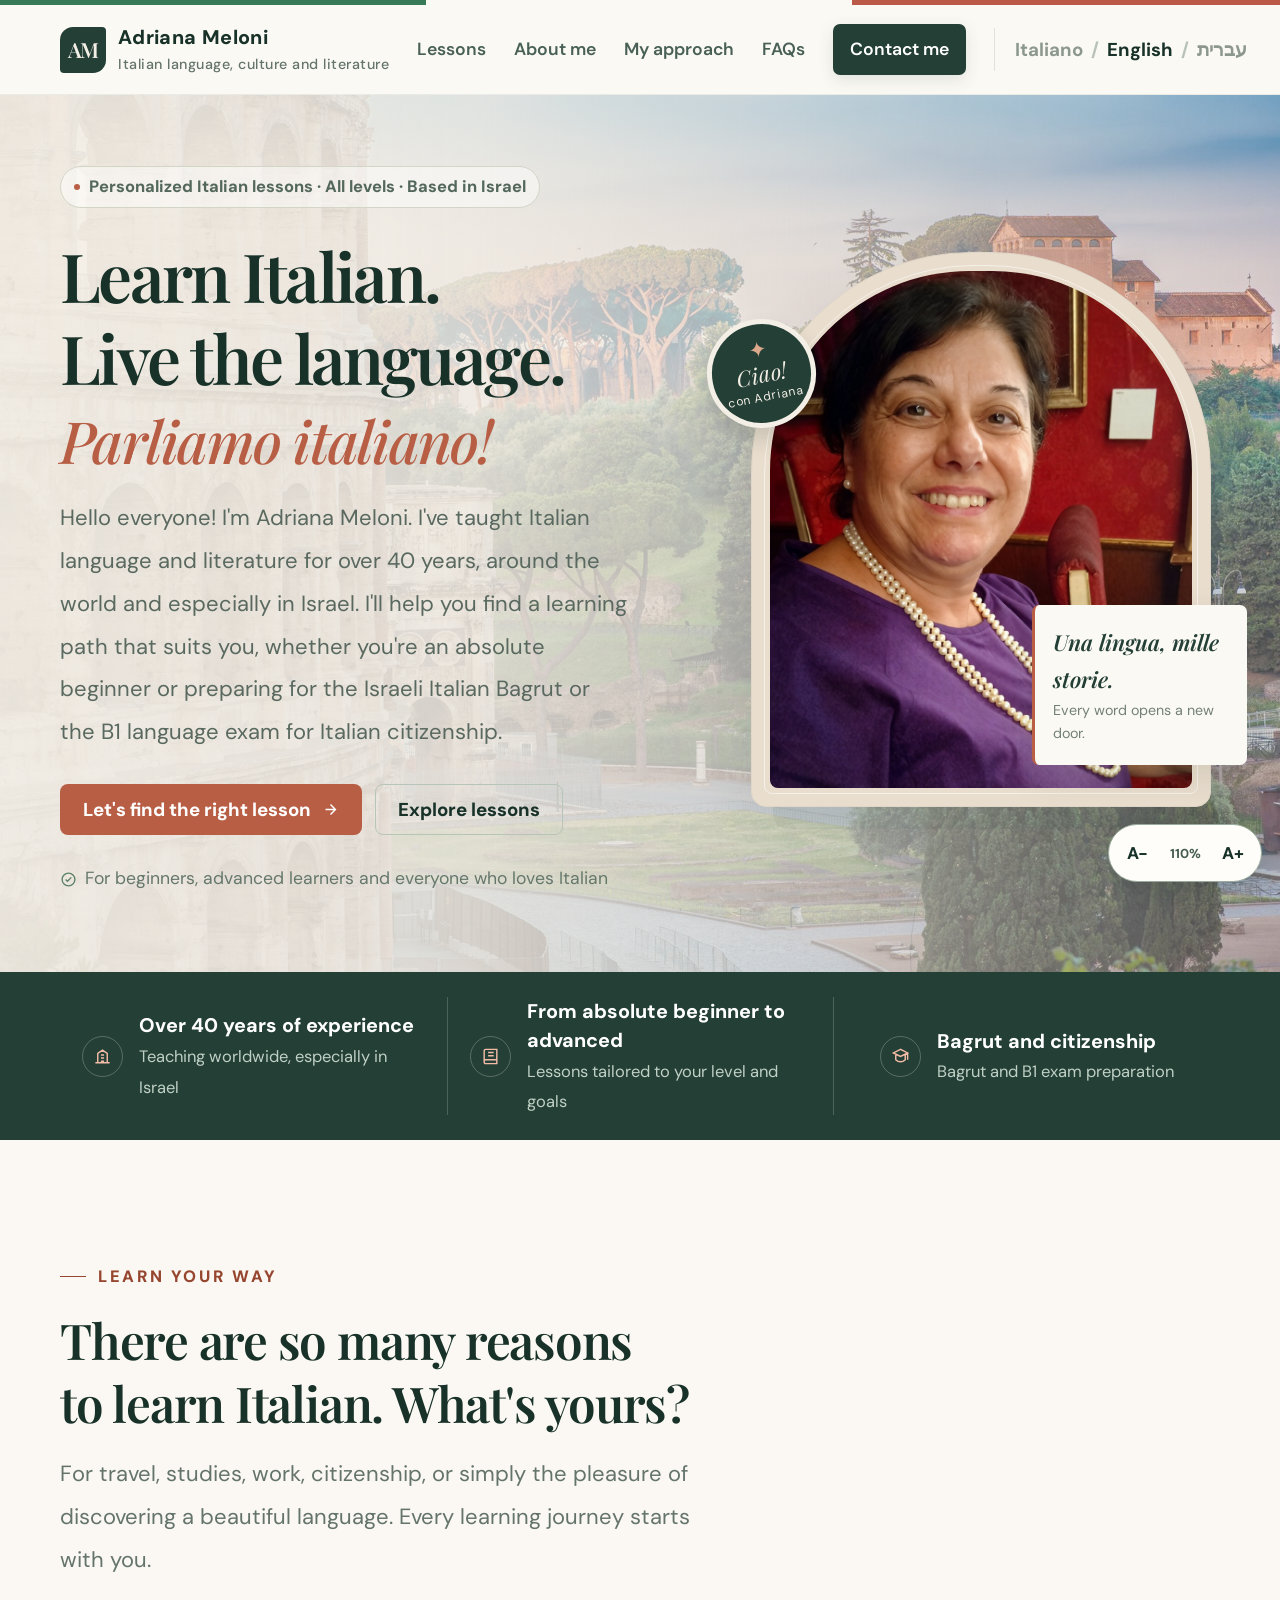
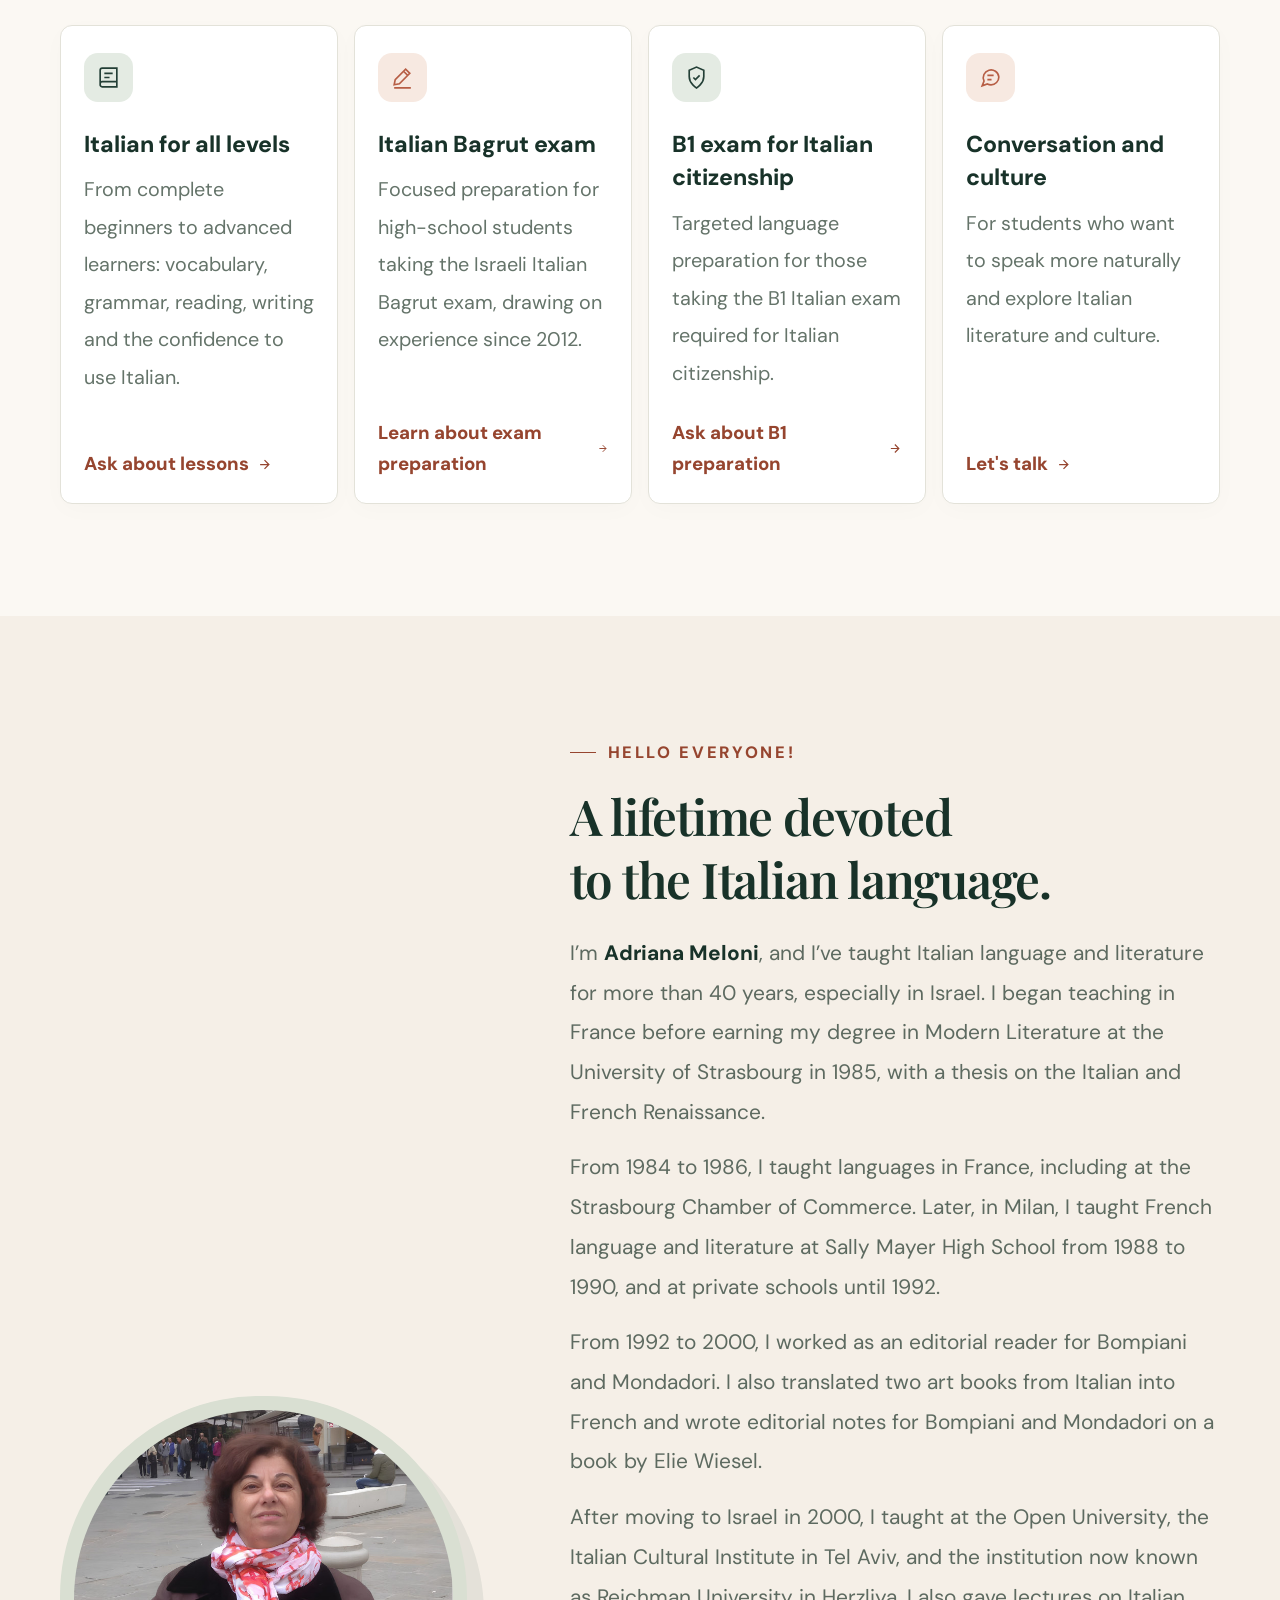
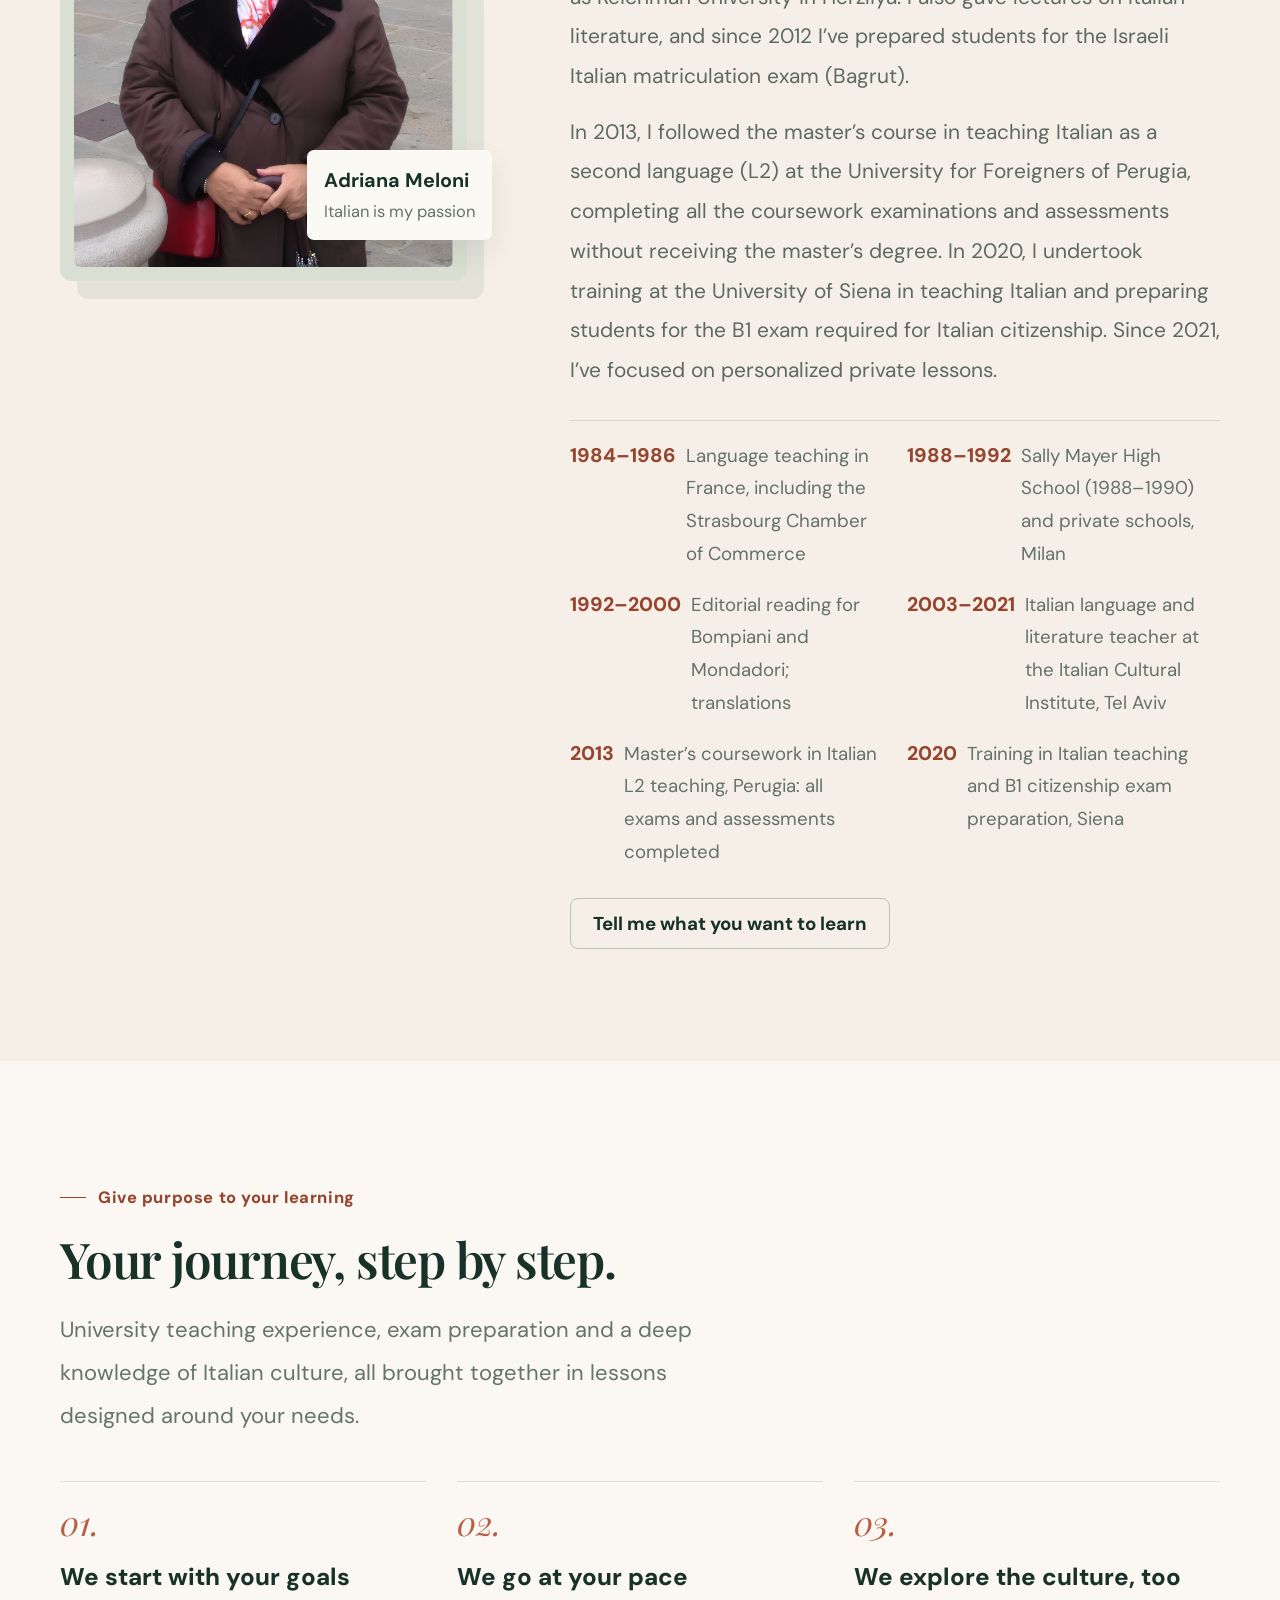
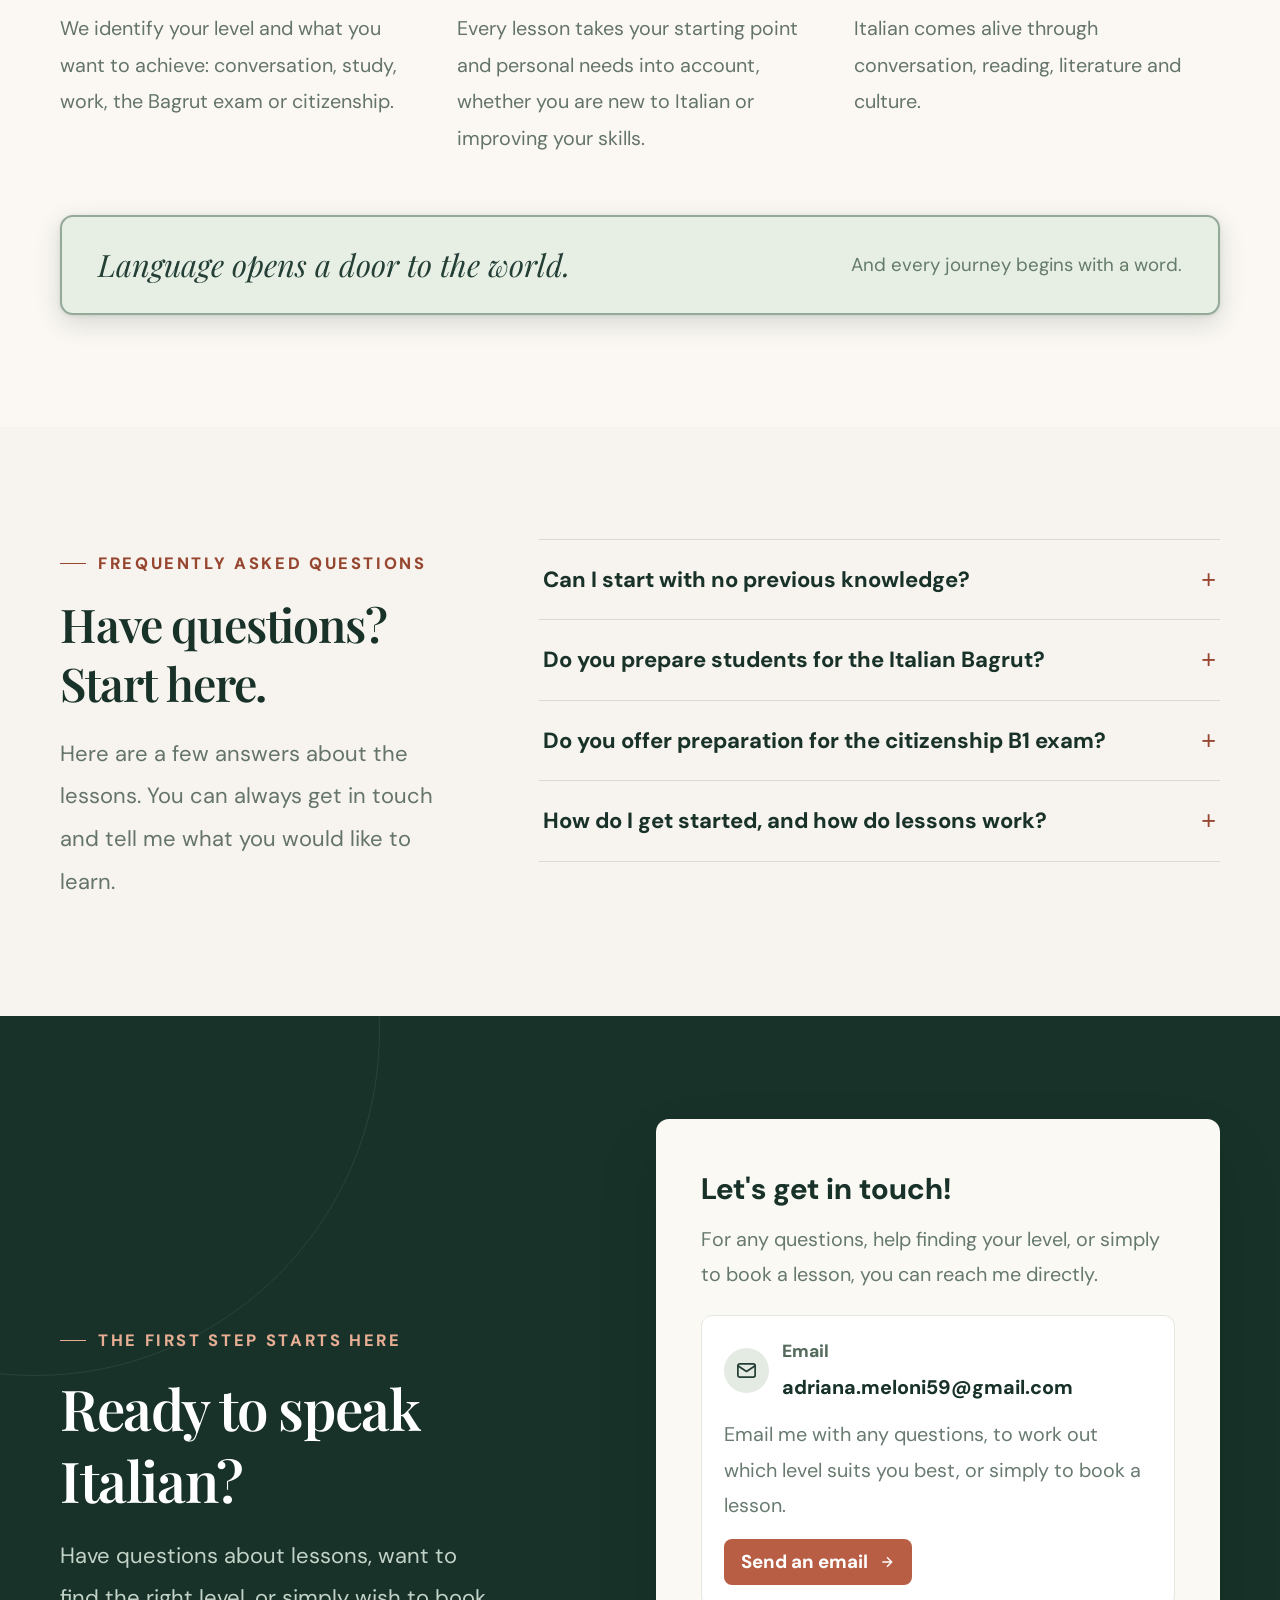
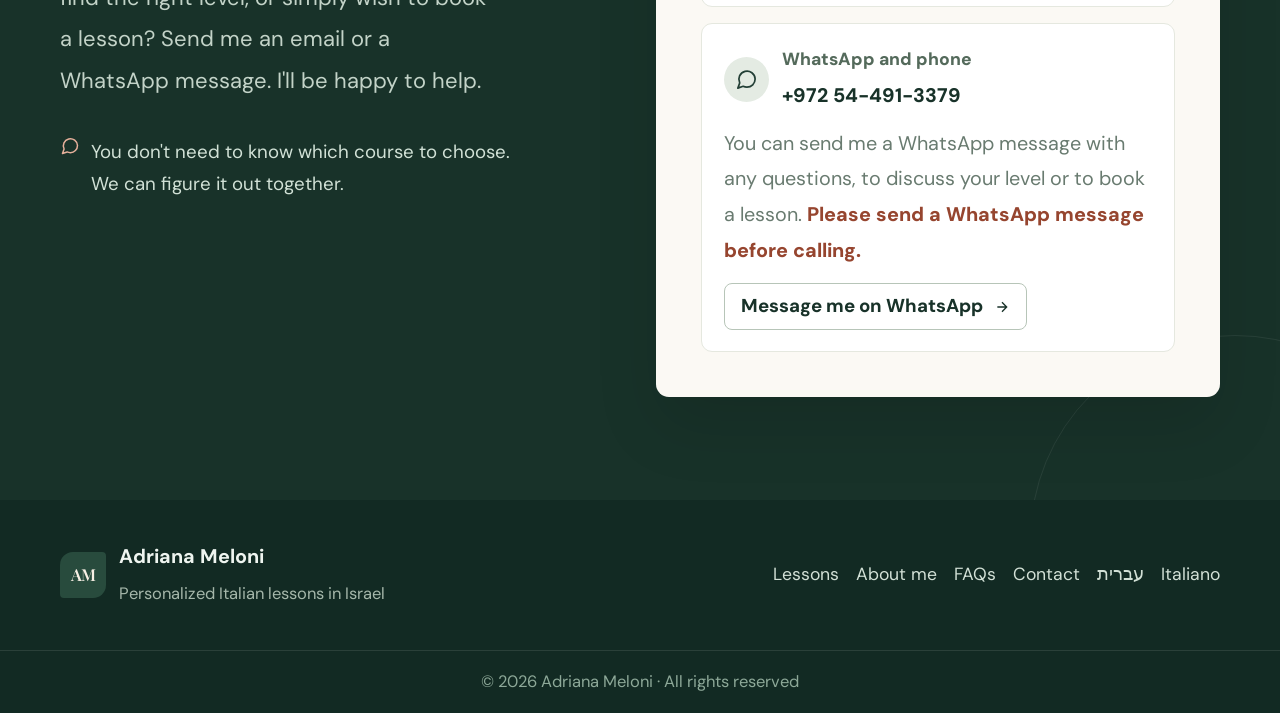
==== commit 5808d0e3: "changes" ====
--- a/en/index.html
+++ b/en/index.html
@@ -14,8 +14,8 @@
   <link rel="icon" type="image/svg+xml" href="../assets/favicon.svg">
   <link rel="preconnect" href="https://fonts.googleapis.com">
   <link rel="preconnect" href="https://fonts.gstatic.com" crossorigin>
-  <link rel="stylesheet" href="../css/styles.css?v=20261123-typography-biography">
-  <script src="../js/main.js" defer></script>
+  <link rel="stylesheet" href="../css/styles.css?v=20261123-accessibility-2">
+  <script src="../js/main.js?v=20261123-accessibility-2" defer></script>
 </head>
 <body>
   <a class="skip-link" href="#main">Skip to main content</a>
@@ -162,10 +162,10 @@
           <p class="section-desc">Here are a few answers about the lessons. You can always get in touch and tell me what you would like to learn.</p>
         </div>
         <div class="faq-items">
-          <details><summary>Can I start with no previous knowledge?</summary><p>Absolutely. Lessons are available at every level, including complete beginners who have never studied Italian.</p></details>
-          <details><summary>Do you prepare students for the Italian Bagrut?</summary><p>Yes. I've prepared students for the Israeli Italian Bagrut since 2012, including through my teaching experience at Ironi Alef High School in Tel Aviv.</p></details>
-          <details><summary>Do you offer preparation for the citizenship B1 exam?</summary><p>Yes. I provide focused language preparation for the B1 level required during the Italian citizenship process.</p></details>
-          <details><summary>How do I get started, and how do lessons work?</summary><p>Contact me and tell me a little about your level and goals. We can discuss the details and arrange a suitable lesson format together.</p></details>
+          <details><summary><span class="faq-question">Can I start with no previous knowledge?</span></summary><p>Absolutely. Lessons are available at every level, including complete beginners who have never studied Italian.</p></details>
+          <details><summary><span class="faq-question">Do you prepare students for the Italian Bagrut?</span></summary><p>Yes. I've prepared students for the Israeli Italian Bagrut since 2012, including through my teaching experience at Ironi Alef High School in Tel Aviv.</p></details>
+          <details><summary><span class="faq-question">Do you offer preparation for the citizenship B1 exam?</span></summary><p>Yes. I provide focused language preparation for the B1 level required during the Italian citizenship process.</p></details>
+          <details><summary><span class="faq-question">How do I get started, and how do lessons work?</span></summary><p>Contact me and tell me a little about your level and goals. We can discuss the details and arrange a suitable lesson format together.</p></details>
         </div>
       </div>
     </section>
@@ -216,5 +216,10 @@
     </div>
     <div class="footer-bottom">© <span data-year>2026</span> Adriana Meloni · All rights reserved</div>
   </footer>
+  <div class="font-controls" role="group" aria-label="Text size">
+    <button type="button" data-font-decrease aria-label="Decrease text size" title="Decrease text size">A−</button>
+    <output class="font-indicator" data-font-indicator aria-live="polite">110%</output>
+    <button type="button" data-font-increase aria-label="Increase text size" title="Increase text size">A+</button>
+  </div>
 </body>
 </html>
--- a/css/styles.css
+++ b/css/styles.css
@@ -25,7 +25,7 @@
 
 *, *::before, *::after { box-sizing: border-box; }
 html { scroll-behavior: smooth; scroll-padding-top: 96px; }
-body { margin: 0; font-size: 19px; font-family: var(--body-font); line-height: 1.7; color: var(--text); background: var(--paper); -webkit-font-smoothing: antialiased; }
+body { margin: 0; font-size: calc(19px * var(--font-scale, 1.10)); font-family: var(--body-font); line-height: 1.7; color: var(--text); background: var(--paper); -webkit-font-smoothing: antialiased; }
 body, button, input, select, textarea { font-family: var(--body-font); }
 button, input, select, textarea { font-size: inherit; }
 a { color: inherit; text-decoration: none; }
@@ -44,16 +44,16 @@
 .site-header { position: sticky; z-index: 40; inset-block-start: 0; background: rgb(251 249 244 / 94%); backdrop-filter: blur(16px); border-bottom: 1px solid rgb(35 63 54 / 8%); }
 .header-inner { min-height: 89px; display: flex; gap: 28px; align-items: center; justify-content: space-between; }
 .brand { display: flex; align-items: center; gap: 12px; flex-shrink: 0; }
-.brand-mark { width: 46px; height: 46px; display: grid; place-items: center; color: var(--cream); background: var(--green); border-radius: 13px 4px 13px 4px; font-family: var(--serif-font); font-size: 19px; line-height: 1; font-weight: 600; letter-spacing: -.05em; }
+.brand-mark { width: 46px; height: 46px; display: grid; place-items: center; color: var(--cream); background: var(--green); border-radius: 13px 4px 13px 4px; font-family: var(--serif-font); font-size: calc(19px * var(--font-scale, 1.10)); line-height: 1; font-weight: 600; letter-spacing: -.05em; }
 .brand-text { display: flex; flex-direction: column; line-height: 1.2; }
-.brand-name { color: var(--green-dark); font-size: 18px; font-weight: 800; letter-spacing: .018em; }
-.brand-subtitle { color: var(--muted); font-size: 13px; font-weight: 500; letter-spacing: .025em; margin-top: 6px; }
+.brand-name { color: var(--green-dark); font-size: calc(18px * var(--font-scale, 1.10)); font-weight: 800; letter-spacing: .018em; }
+.brand-subtitle { color: var(--muted); font-size: calc(13px * var(--font-scale, 1.10)); font-weight: 500; letter-spacing: .025em; margin-top: 6px; }
 .site-nav { display: flex; align-items: center; gap: 28px; margin-inline-start: auto; }
-.site-nav > a { font-size: 16px; font-weight: 600; color: #486056; transition: color .2s ease; white-space: nowrap; }
+.site-nav > a { font-size: calc(16px * var(--font-scale, 1.10)); font-weight: 600; color: #486056; transition: color .2s ease; white-space: nowrap; }
 .site-nav > a:hover { color: var(--terracotta-dark); }
 .site-nav .nav-cta { background: var(--green); color: white; border-radius: 7px; padding: 11px 17px; box-shadow: 0 5px 16px rgb(35 63 54 / 12%); }
 .site-nav .nav-cta:hover { background: var(--green-dark); color: white; }
-.language-switch { display: flex; align-items: center; gap: 8px; flex-shrink: 0; white-space: nowrap; direction: ltr; unicode-bidi: isolate; border-inline-start: 1px solid var(--line); padding-inline-start: 20px; font-size: 17px; font-weight: 700; }
+.language-switch { display: flex; align-items: center; gap: 8px; flex-shrink: 0; white-space: nowrap; direction: ltr; unicode-bidi: isolate; border-inline-start: 1px solid var(--line); padding-inline-start: 20px; font-size: calc(17px * var(--font-scale, 1.10)); font-weight: 700; }
 .language-switch a { color: #8c988e; padding: 6px 0; }
 .language-switch a:hover { color: var(--terracotta-dark); }
 .language-switch a[aria-current='page'] { color: var(--green-dark); }
@@ -76,13 +76,13 @@
 
 /* Shared */
 .section { padding-block: 112px; }
-.eyebrow { display: inline-flex; align-items: center; gap: 12px; font-size: 15px; font-weight: 800; letter-spacing: .16em; color: var(--terracotta-dark); text-transform: uppercase; }
+.eyebrow { display: inline-flex; align-items: center; gap: 12px; font-size: calc(15px * var(--font-scale, 1.10)); font-weight: 800; letter-spacing: .16em; color: var(--terracotta-dark); text-transform: uppercase; }
 .eyebrow::before { content: ''; width: 26px; height: 1px; background: currentColor; }
-.section-title { max-width: 780px; margin: 17px 0 19px; font-size: clamp(34px, 3.5vw, 50px); line-height: 1.28; letter-spacing: -.045em; font-weight: 800; color: var(--green-dark); }
-.section-desc { max-width: 660px; margin: 0; font-size: 20px; line-height: 1.95; color: var(--muted); }
+.section-title { max-width: 780px; margin: 17px 0 19px; font-size: calc(clamp(34px, 3.5vw, 50px) * var(--font-scale, 1.10)); line-height: 1.28; letter-spacing: -.045em; font-weight: 800; color: var(--green-dark); }
+.section-desc { max-width: 660px; margin: 0; font-size: calc(20px * var(--font-scale, 1.10)); line-height: 1.95; color: var(--muted); }
 html[lang='it'] .section-title, html[lang='en'] .section-title { font-family: var(--serif-font); font-weight: 600; letter-spacing: -.025em; }
 .section-intro { margin-bottom: 43px; }
-.button { display: inline-flex; align-items: center; justify-content: center; gap: 11px; min-height: 51px; padding: 12px 22px; border: 1px solid transparent; border-radius: 8px; font-size: 17px; font-weight: 750; line-height: 1.3; transition: transform .2s ease, background .2s ease, border-color .2s ease; }
+.button { display: inline-flex; align-items: center; justify-content: center; gap: 11px; min-height: 51px; padding: 12px 22px; border: 1px solid transparent; border-radius: 8px; font-size: calc(17px * var(--font-scale, 1.10)); font-weight: 750; line-height: 1.3; transition: transform .2s ease, background .2s ease, border-color .2s ease; }
 .button:hover { transform: translateY(-2px); }
 .button svg { width: 17px; height: 17px; }
 .button-primary { color: var(--white); background: var(--terracotta); }
@@ -117,27 +117,27 @@
 .hero::before { content: ''; position: absolute; inset-inline-end: -80px; inset-block-end: -210px; width: 450px; height: 450px; border: 1px solid rgb(35 63 54 / 10%); border-radius: 50%; pointer-events: none; }
 .hero-inner { min-height: 646px; display: grid; grid-template-columns: minmax(0, 1.11fr) minmax(0, .89fr); align-items: center; gap: min(7vw, 88px); padding-block: 70px 78px; }
 .hero-copy { position: relative; z-index: 2; }
-.hero-kicker { display: inline-flex; align-items: center; gap: 9px; border: 1px solid #d3d6c7; background: rgb(255 255 255 / 47%); padding: 6px 13px; color: #53685b; border-radius: 100px; font-size: 15px; font-weight: 750; }
+.hero-kicker { display: inline-flex; align-items: center; gap: 9px; border: 1px solid #d3d6c7; background: rgb(255 255 255 / 47%); padding: 6px 13px; color: #53685b; border-radius: 100px; font-size: calc(15px * var(--font-scale, 1.10)); font-weight: 750; }
 .hero-kicker .dot { width: 6px; height: 6px; background: var(--terracotta); border-radius: 50%; }
-.hero h1 { margin: 27px 0 22px; color: var(--green-dark); font-size: clamp(44px, 4.9vw, 73px); line-height: 1.17; font-weight: 800; letter-spacing: -.061em; }
-html[lang='it'] .hero h1, html[lang='en'] .hero h1 { font-family: var(--serif-font); font-weight: 600; letter-spacing: -.04em; font-size: clamp(45px, 4.8vw, 70px); line-height: 1.21; }
+.hero h1 { margin: 27px 0 22px; color: var(--green-dark); font-size: calc(clamp(44px, 4.9vw, 73px) * var(--font-scale, 1.10)); line-height: 1.17; font-weight: 800; letter-spacing: -.061em; }
+html[lang='it'] .hero h1, html[lang='en'] .hero h1 { font-family: var(--serif-font); font-weight: 600; letter-spacing: -.04em; font-size: calc(clamp(45px, 4.8vw, 70px) * var(--font-scale, 1.10)); line-height: 1.21; }
 .hero h1 em { display: block; margin-top: 6px; color: var(--terracotta); font-family: var(--serif-font); font-weight: 500; font-size: .81em; letter-spacing: -.03em; }
 html[lang='it'] .hero h1 em, html[lang='en'] .hero h1 em { font-size: .86em; }
-.hero-description { max-width: 550px; margin: 0; color: #59695f; font-size: 20px; line-height: 1.95; }
+.hero-description { max-width: 550px; margin: 0; color: #59695f; font-size: calc(20px * var(--font-scale, 1.10)); line-height: 1.95; }
 .hero-actions { display: flex; flex-wrap: wrap; align-items: center; gap: 13px; margin-top: 30px; }
-.hero-note { margin: 29px 0 0; display: flex; align-items: center; gap: 8px; font-size: 16px; color: #65776b; }
+.hero-note { margin: 29px 0 0; display: flex; align-items: center; gap: 8px; font-size: calc(16px * var(--font-scale, 1.10)); color: #65776b; }
 .hero-note svg { color: #5a8067; width: 17px; height: 17px; flex-shrink: 0; }
 .hero-visual { min-width: 0; position: relative; max-width: 460px; width: 100%; margin-inline: auto; }
 .art-card { position: relative; aspect-ratio: 0.83; padding: 18px; background: #e9ddcd; border: 1px solid #e0d6c7; border-radius: 220px 220px 15px 15px; box-shadow: 22px 22px 0 rgb(51 89 70 / 7%), var(--shadow); }
 .art-card::after { content: ''; position: absolute; inset: 12px; border: 1px solid rgb(255 255 255 / 56%); border-radius: 210px 210px 8px 8px; pointer-events: none; }
 .art-card img { width: 100%; height: 100%; object-fit: cover; object-position: center 7%; border-radius: 200px 200px 8px 8px; }
 .art-stamp { position: absolute; z-index: 2; inset-inline-start: -44px; inset-block-start: 12%; width: 109px; height: 109px; display: flex; flex-direction: column; align-items: center; justify-content: center; background: var(--green); border: 5px solid var(--cream); border-radius: 50%; color: var(--cream); text-align: center; box-shadow: 0 12px 20px rgb(25 47 37 / 15%); transform: rotate(-11deg); }
-.art-stamp .small-star { font-size: 20px; line-height: 1; color: #dca88c; }
-.art-stamp .stamp-word { font-family: var(--serif-font); font-size: 20px; line-height: 1.2; font-style: italic; }
-.art-stamp .stamp-small { font-size: 11px; letter-spacing: .06em; }
+.art-stamp .small-star { font-size: calc(20px * var(--font-scale, 1.10)); line-height: 1; color: #dca88c; }
+.art-stamp .stamp-word { font-family: var(--serif-font); font-size: calc(20px * var(--font-scale, 1.10)); line-height: 1.2; font-style: italic; }
+.art-stamp .stamp-small { font-size: calc(11px * var(--font-scale, 1.10)); letter-spacing: .06em; }
 .art-caption { position: absolute; z-index: 2; inset-inline-end: -36px; inset-block-end: 42px; width: 215px; padding: 19px 18px; background: var(--paper); border-radius: 7px; box-shadow: 0 12px 35px rgb(25 47 37 / 10%); border-inline-start: 3px solid var(--terracotta); }
-.art-caption .caption-title { display: block; font-family: var(--serif-font); font-size: 20px; font-style: italic; font-weight: 600; color: var(--green); direction: ltr; text-align: start; }
-.art-caption .caption-small { display: block; font-size: 13px; line-height: 1.65; color: #728076; }
+.art-caption .caption-title { display: block; font-family: var(--serif-font); font-size: calc(20px * var(--font-scale, 1.10)); font-style: italic; font-weight: 600; color: var(--green); direction: ltr; text-align: start; }
+.art-caption .caption-small { display: block; font-size: calc(13px * var(--font-scale, 1.10)); line-height: 1.65; color: #728076; }
 
 /* Highlights */
 .trust-strip { background: var(--green); color: var(--white); }
@@ -147,8 +147,8 @@
 .trust-icon { flex: 0 0 41px; width: 41px; height: 41px; border: 1px solid rgb(255 255 255 / 24%); border-radius: 50%; display: grid; place-items: center; color: #f4bca7; }
 .trust-icon svg { width: 19px; height: 19px; }
 .trust-copy { line-height: 1.45; }
-.trust-copy strong { display: block; font-size: 18px; font-weight: 750; }
-.trust-copy span { color: #c0d0c5; font-size: 15px; }
+.trust-copy strong { display: block; font-size: calc(18px * var(--font-scale, 1.10)); font-weight: 750; }
+.trust-copy span { color: #c0d0c5; font-size: calc(15px * var(--font-scale, 1.10)); }
 
 /* Programs */
 .lessons { background: rgb(251 249 244 / 92%); }
@@ -158,9 +158,9 @@
 .lesson-icon { display: grid; place-items: center; width: 49px; height: 49px; border-radius: 14px; background: var(--green-soft); color: var(--green); }
 .lesson-icon svg { width: 25px; height: 25px; stroke-width: 1.6; }
 .lesson-card:nth-child(2) .lesson-icon, .lesson-card:nth-child(4) .lesson-icon { background: #f7e9e1; color: var(--terracotta); }
-.lesson-card h3 { margin: 26px 0 10px; color: var(--green-dark); font-size: 22px; line-height: 1.45; font-weight: 800; }
-.lesson-card p { margin: 0 0 24px; color: #65746a; font-size: 18px; line-height: 1.9; }
-.lesson-link { display: inline-flex; align-items: center; gap: 8px; margin-top: auto; color: var(--terracotta-dark); font-size: 17px; font-weight: 800; }
+.lesson-card h3 { margin: 26px 0 10px; color: var(--green-dark); font-size: calc(22px * var(--font-scale, 1.10)); line-height: 1.45; font-weight: 800; }
+.lesson-card p { margin: 0 0 24px; color: #65746a; font-size: calc(18px * var(--font-scale, 1.10)); line-height: 1.9; }
+.lesson-link { display: inline-flex; align-items: center; gap: 8px; margin-top: auto; color: var(--terracotta-dark); font-size: calc(17px * var(--font-scale, 1.10)); font-weight: 800; }
 .lesson-link svg { width: 15px; height: 15px; }
 
 /* About */
@@ -170,40 +170,40 @@
 .portrait-frame { position: relative; padding: 14px; background: #d9dfd2; border-radius: 200px 200px 12px 12px; box-shadow: 17px 18px 0 rgb(35 63 54 / 8%); }
 .portrait-frame > img { width: 100%; height: auto; aspect-ratio: .83; object-fit: cover; object-position: center 55%; border-radius: 190px 190px 6px 6px; background: #d4ded2; }
 .portrait-label { position: absolute; inset-inline-end: -25px; inset-block-end: 41px; background: var(--paper); padding: 14px 17px; border-radius: 7px; box-shadow: 0 12px 28px rgb(25 47 37 / 9%); }
-.portrait-label strong { display: block; font-size: 18px; color: var(--green-dark); }
-.portrait-label span { display: block; font-size: 15px; color: var(--muted); }
+.portrait-label strong { display: block; font-size: calc(18px * var(--font-scale, 1.10)); color: var(--green-dark); }
+.portrait-label span { display: block; font-size: calc(15px * var(--font-scale, 1.10)); color: var(--muted); }
 .about-copy .section-title { margin-bottom: 23px; }
-.about-copy p { max-width: 680px; margin: 0 0 16px; color: #5d6a60; font-size: 19px; line-height: 1.9; }
+.about-copy p { max-width: 680px; margin: 0 0 16px; color: #5d6a60; font-size: calc(19px * var(--font-scale, 1.10)); line-height: 1.9; }
 .about-copy p strong { color: var(--green-dark); font-weight: 750; }
 .about-copy .conference-links a { color: var(--green-dark); font-weight: 700; text-decoration: underline; text-underline-offset: 3px; text-decoration-color: var(--terracotta); }
 .about-copy .conference-links a:hover { color: var(--terracotta-dark); }
 .credential-list { margin: 30px 0 30px; padding: 18px 0 0; border-top: 1px solid #d6d6ca; display: grid; grid-template-columns: repeat(2, minmax(0, 1fr)); gap: 17px 24px; }
 .credential { display: flex; align-items: baseline; gap: 10px; }
-.credential .year { color: var(--terracotta-dark); font-size: 18px; font-weight: 800; white-space: nowrap; }
-.credential .credential-copy { color: #647268; font-size: 17px; line-height: 1.75; }
+.credential .year { color: var(--terracotta-dark); font-size: calc(18px * var(--font-scale, 1.10)); font-weight: 800; white-space: nowrap; }
+.credential .credential-copy { color: #647268; font-size: calc(17px * var(--font-scale, 1.10)); line-height: 1.75; }
 
 /* Approach */
 .approach { background: rgb(251 249 244 / 92%); }
 .approach-grid { display: grid; grid-template-columns: repeat(3, 1fr); gap: 31px; }
 .approach-item { border-block-start: 1px solid #d9ddd4; padding-block-start: 23px; }
-.approach-num { display: block; margin-bottom: 18px; color: var(--terracotta); font-family: var(--serif-font); font-size: 31px; font-style: italic; line-height: 1; }
-.approach-item h3 { margin: 0 0 12px; font-size: 22px; font-weight: 800; color: var(--green-dark); }
-.approach-item p { max-width: 350px; margin: 0; font-size: 18px; line-height: 1.85; color: var(--muted); }
+.approach-num { display: block; margin-bottom: 18px; color: var(--terracotta); font-family: var(--serif-font); font-size: calc(31px * var(--font-scale, 1.10)); font-style: italic; line-height: 1; }
+.approach-item h3 { margin: 0 0 12px; font-size: calc(22px * var(--font-scale, 1.10)); font-weight: 800; color: var(--green-dark); }
+.approach-item p { max-width: 350px; margin: 0; font-size: calc(18px * var(--font-scale, 1.10)); line-height: 1.85; color: var(--muted); }
 .italian-phrase { margin-top: 58px; background: #e8eee4; border-radius: 13px; padding: 22px 36px; display: flex; justify-content: space-between; gap: 24px; align-items: center; }
-.italian-phrase .phrase { font-family: var(--serif-font); font-size: clamp(20px, 3vw, 28px); font-style: italic; color: var(--green); direction: ltr; }
-.italian-phrase .phrase-caption { color: #647b69; font-size: 17px; }
+.italian-phrase .phrase { font-family: var(--serif-font); font-size: calc(clamp(20px, 3vw, 28px) * var(--font-scale, 1.10)); font-style: italic; color: var(--green); direction: ltr; }
+.italian-phrase .phrase-caption { color: #647b69; font-size: calc(17px * var(--font-scale, 1.10)); }
 
 /* FAQ */
 .faq { background: rgb(247 244 238 / 92%); }
 .faq-grid { display: grid; grid-template-columns: minmax(0, .75fr) minmax(0, 1.25fr); gap: 70px; align-items: start; }
-.faq .section-title { font-size: clamp(32px, 3.3vw, 44px); }
+.faq .section-title { font-size: calc(clamp(32px, 3.3vw, 44px) * var(--font-scale, 1.10)); }
 .faq-items { border-top: 1px solid #d9dad0; }
 .faq-items details { border-bottom: 1px solid #d9dad0; }
-.faq-items summary { list-style: none; display: flex; align-items: center; justify-content: space-between; gap: 22px; padding: 21px 4px; cursor: pointer; color: var(--green-dark); font-size: 20px; font-weight: 750; }
+.faq-items summary { list-style: none; display: flex; align-items: center; justify-content: space-between; gap: 22px; padding: 21px 4px; cursor: pointer; color: var(--green-dark); font-size: calc(20px * var(--font-scale, 1.10)); font-weight: 750; }
 .faq-items summary::-webkit-details-marker { display: none; }
-.faq-items summary::after { content: '+'; font-family: Arial, sans-serif; color: var(--terracotta-dark); font-size: 23px; font-weight: 400; line-height: 1; }
+.faq-items summary::after { content: '+'; font-family: Arial, sans-serif; color: var(--terracotta-dark); font-size: calc(23px * var(--font-scale, 1.10)); font-weight: 400; line-height: 1; }
 .faq-items details[open] summary::after { content: '−'; }
-.faq-items details p { margin: -5px 4px 22px; font-size: 18px; line-height: 1.9; color: var(--muted); }
+.faq-items details p { margin: -5px 4px 22px; font-size: calc(18px * var(--font-scale, 1.10)); line-height: 1.9; color: var(--muted); }
 
 /* Contact */
 .contact { padding-block: 103px; background: var(--green-dark); position: relative; overflow: hidden; }
@@ -211,25 +211,25 @@
 .contact::after { content: ''; position: absolute; width: 410px; height: 410px; border: 1px solid rgb(255 255 255 / 7%); border-radius: 50%; inset-inline-end: -160px; inset-block-end: -245px; }
 .contact-grid { position: relative; z-index: 2; display: grid; grid-template-columns: minmax(0, .92fr) minmax(0, 1.08fr); align-items: center; gap: clamp(50px, 9vw, 125px); }
 .contact .eyebrow { color: #e7ae94; }
-.contact .section-title { color: white; font-size: clamp(36px, 4vw, 53px); }
-.contact-copy > p { max-width: 430px; margin: 0; color: #c3d3c8; font-size: 20px; line-height: 1.9; }
-.contact-small-note { margin-top: 34px; display: flex; align-items: flex-start; gap: 11px; color: #d1e1d6; font-size: 17px; }
+.contact .section-title { color: white; font-size: calc(clamp(36px, 4vw, 53px) * var(--font-scale, 1.10)); }
+.contact-copy > p { max-width: 430px; margin: 0; color: #c3d3c8; font-size: calc(20px * var(--font-scale, 1.10)); line-height: 1.9; }
+.contact-small-note { margin-top: 34px; display: flex; align-items: flex-start; gap: 11px; color: #d1e1d6; font-size: calc(17px * var(--font-scale, 1.10)); }
 .contact-small-note svg { width: 20px; height: 20px; flex-shrink: 0; color: #e6b09b; }
 .contact-panel { background: var(--paper); border-radius: 13px; padding: clamp(25px, 3.7vw, 45px); box-shadow: 0 30px 65px rgb(0 0 0 / 11%); }
-.contact-panel h3 { margin: 0 0 7px; font-size: 27px; color: var(--green-dark); font-weight: 800; }
-.contact-panel .panel-description { color: #66796f; font-size: 18px; line-height: 1.8; margin: 0 0 22px; }
+.contact-panel h3 { margin: 0 0 7px; font-size: calc(27px * var(--font-scale, 1.10)); color: var(--green-dark); font-weight: 800; }
+.contact-panel .panel-description { color: #66796f; font-size: calc(18px * var(--font-scale, 1.10)); line-height: 1.8; margin: 0 0 22px; }
 .contact-methods { display: grid; gap: 16px; }
 .contact-method { background: #fff; border: 1px solid #e5e8df; border-radius: 11px; padding: 21px 22px; }
 .contact-method-top { display: flex; align-items: center; gap: 13px; min-width: 0; }
 .contact-method-icon { flex: 0 0 45px; width: 45px; height: 45px; display: grid; place-items: center; color: var(--green); background: var(--green-soft); border-radius: 50%; }
 .contact-method-icon svg { width: 23px; height: 23px; }
 .contact-method-details { min-width: 0; }
-.contact-method h4 { margin: 0 0 2px; color: #546a5b; font-size: 16px; font-weight: 800; }
-.contact-method-detail { display: inline-block; max-width: 100%; color: var(--green-dark); font-size: clamp(17px, 1.4vw, 20px); line-height: 1.5; font-weight: 800; overflow-wrap: anywhere; unicode-bidi: isolate; }
+.contact-method h4 { margin: 0 0 2px; color: #546a5b; font-size: calc(16px * var(--font-scale, 1.10)); font-weight: 800; }
+.contact-method-detail { display: inline-block; max-width: 100%; color: var(--green-dark); font-size: calc(clamp(17px, 1.4vw, 20px) * var(--font-scale, 1.10)); line-height: 1.5; font-weight: 800; overflow-wrap: anywhere; unicode-bidi: isolate; }
 .contact-method-detail:hover { text-decoration: underline; text-underline-offset: 3px; }
-.contact-method p { margin: 13px 0 15px; color: #697b70; font-size: 18px; line-height: 1.8; }
+.contact-method p { margin: 13px 0 15px; color: #697b70; font-size: calc(18px * var(--font-scale, 1.10)); line-height: 1.8; }
 .contact-method p strong { color: var(--terracotta-dark); font-weight: 800; }
-.contact-method-action { min-height: 44px; padding: 10px 16px; font-size: 17px; }
+.contact-method-action { min-height: 44px; padding: 10px 16px; font-size: calc(17px * var(--font-scale, 1.10)); }
 .contact-method-action svg { width: 16px; height: 16px; }
 [hidden] { display: none !important; }
 
@@ -238,32 +238,32 @@
 .footer-inner { min-height: 150px; display: flex; flex-wrap: wrap; gap: 22px 30px; align-items: center; justify-content: space-between; padding-block: 30px; }
 .footer-brand { display: flex; align-items: center; gap: 13px; }
 .footer-brand .brand-mark { background: #284b3d; color: #f7efe4; }
-.footer-brand strong { display: block; font-size: 18px; color: #eff5f0; }
-.footer-brand span { color: #a5b7aa; font-size: 15px; }
-.footer-bottom { text-align: center; border-top: 1px solid rgb(255 255 255 / 10%); padding-block: 17px; color: #8da898; font-size: 15px; }
-.footer-links { display: flex; flex-wrap: wrap; gap: 17px; font-size: 16px; }
+.footer-brand strong { display: block; font-size: calc(18px * var(--font-scale, 1.10)); color: #eff5f0; }
+.footer-brand span { color: #a5b7aa; font-size: calc(15px * var(--font-scale, 1.10)); }
+.footer-bottom { text-align: center; border-top: 1px solid rgb(255 255 255 / 10%); padding-block: 17px; color: #8da898; font-size: calc(15px * var(--font-scale, 1.10)); }
+.footer-links { display: flex; flex-wrap: wrap; gap: 17px; font-size: calc(16px * var(--font-scale, 1.10)); }
 .footer-links a:hover { color: white; }
 
 /* Hebrew-specific refinements */
 html[lang='he'] .hero h1 { max-width: 650px; }
-html[lang='he'] .lesson-card h3 { font-size: 21px; }
+html[lang='he'] .lesson-card h3 { font-size: calc(21px * var(--font-scale, 1.10)); }
 html[lang='he'] .art-caption { border-inline-start: 3px solid var(--terracotta); }
 html[lang='he'] .art-caption .caption-title { text-align: right; }
 html[lang='he'] .art-stamp { transform: rotate(11deg); }
 html[lang='he'] .phrase { text-align: left; }
-html[lang='it'] .brand-name, html[lang='en'] .brand-name { font-size: 18px; }
+html[lang='it'] .brand-name, html[lang='en'] .brand-name { font-size: calc(18px * var(--font-scale, 1.10)); }
 html[lang='it'] .brand-subtitle, html[lang='en'] .brand-subtitle { letter-spacing: .035em; }
 html[lang='it'] .hero-description, html[lang='en'] .hero-description { max-width: 570px; }
-html[lang='it'] .lesson-card h3, html[lang='en'] .lesson-card h3 { font-size: 21px; }
+html[lang='it'] .lesson-card h3, html[lang='en'] .lesson-card h3 { font-size: calc(21px * var(--font-scale, 1.10)); }
 
 /* Tablet and phone */
 @media (max-width: 1090px) {
   .header-inner { gap: 17px; }
   .site-nav { gap: 15px; }
-  .site-nav > a { font-size: 15px; }
+  .site-nav > a { font-size: calc(15px * var(--font-scale, 1.10)); }
   .language-switch { padding-inline-start: 14px; }
   .hero-inner { gap: 35px; }
-  .hero h1 { font-size: clamp(38px, 4.6vw, 58px); }
+  .hero h1 { font-size: calc(clamp(38px, 4.6vw, 58px) * var(--font-scale, 1.10)); }
   .lesson-card { padding-inline: 19px; }
   .about-grid { gap: 44px; }
 }
@@ -272,7 +272,7 @@
   .menu-toggle { display: inline-flex; order: 3; }
   .site-nav { display: none; position: absolute; inset-inline: 0; inset-block-start: 100%; margin: 0; padding: 20px 25px 26px; flex-direction: column; align-items: stretch; gap: 7px; background: var(--paper); border-top: 1px solid var(--line); box-shadow: 0 18px 28px rgb(25 50 35 / 9%); }
   .site-nav[data-open='true'] { display: flex; }
-  .site-nav > a { font-size: 17px; padding: 8px 10px; }
+  .site-nav > a { font-size: calc(17px * var(--font-scale, 1.10)); padding: 8px 10px; }
   .site-nav .nav-cta { margin-top: 8px; text-align: center; }
   .language-switch { margin-inline-start: auto; }
 }
@@ -280,9 +280,9 @@
   .section { padding-block: 81px; }
   .header-inner { min-height: 74px; }
   .hero-inner { min-height: 0; padding-block: 70px 70px; }
-  .hero h1, html[lang='it'] .hero h1, html[lang='en'] .hero h1 { font-size: clamp(38px, 4.8vw, 53px); }
+  .hero h1, html[lang='it'] .hero h1, html[lang='en'] .hero h1 { font-size: calc(clamp(38px, 4.8vw, 53px) * var(--font-scale, 1.10)); }
   .art-stamp { width: 85px; height: 85px; inset-inline-start: -15px; }
-  .art-stamp .stamp-word { font-size: 15px; }
+  .art-stamp .stamp-word { font-size: calc(15px * var(--font-scale, 1.10)); }
   .art-caption { inset-inline-end: -14px; width: 175px; }
   .lesson-grid { grid-template-columns: repeat(2, minmax(0, 1fr)); }
   .lesson-card { min-height: 265px; }
@@ -302,30 +302,30 @@
   html { scroll-padding-top: 80px; }
   .container { width: min(calc(100% - 34px), var(--container)); }
   .header-inner { min-height: 69px; gap: 10px; }
-  .brand-mark { width: 39px; height: 39px; border-radius: 11px 4px 11px 4px; font-size: 16px; }
+  .brand-mark { width: 39px; height: 39px; border-radius: 11px 4px 11px 4px; font-size: calc(16px * var(--font-scale, 1.10)); }
   .brand { gap: 9px; }
-  .brand-name { font-size: 16px; }
-  .brand-subtitle { font-size: 12px; margin-top: 4px; }
-  .language-switch { font-size: 16px; gap: 7px; padding-inline-start: 11px; }
+  .brand-name { font-size: calc(16px * var(--font-scale, 1.10)); }
+  .brand-subtitle { font-size: calc(12px * var(--font-scale, 1.10)); margin-top: 4px; }
+  .language-switch { font-size: calc(16px * var(--font-scale, 1.10)); gap: 7px; padding-inline-start: 11px; }
   .menu-toggle { width: 40px; height: 40px; }
   .hero-inner { grid-template-columns: 1fr; padding-block: 58px 82px; gap: 55px; }
-  .hero h1, html[lang='it'] .hero h1, html[lang='en'] .hero h1 { font-size: clamp(38px, 10vw, 59px); margin-top: 21px; }
-  .hero-description { font-size: 19px; line-height: 1.9; }
+  .hero h1, html[lang='it'] .hero h1, html[lang='en'] .hero h1 { font-size: calc(clamp(38px, 10vw, 59px) * var(--font-scale, 1.10)); margin-top: 21px; }
+  .hero-description { font-size: calc(19px * var(--font-scale, 1.10)); line-height: 1.9; }
   .hero-actions { gap: 10px; }
-  .hero-actions .button { flex: 1 1 auto; padding-inline: 14px; font-size: 17px; }
+  .hero-actions .button { flex: 1 1 auto; padding-inline: 14px; font-size: calc(17px * var(--font-scale, 1.10)); }
   .hero-note { margin-top: 21px; }
   .hero-visual { max-width: 360px; padding-inline: 19px; }
   .art-card { padding: 13px; }
   .art-caption { inset-inline-end: 0; inset-block-end: 22px; width: 173px; padding: 12px 14px; }
-  .art-caption .caption-title { font-size: 17px; }
+  .art-caption .caption-title { font-size: calc(17px * var(--font-scale, 1.10)); }
   .art-stamp { inset-inline-start: -4px; inset-block-start: 10%; width: 82px; height: 82px; }
   .trust-inner { grid-template-columns: 1fr; padding-block: 17px; }
   .trust-item { justify-content: flex-start; padding-block: 11px; padding-inline: 4px; }
   .trust-item + .trust-item { border-inline-start: 0; border-block-start: 1px solid rgb(255 255 255 / 16%); }
   .trust-icon { width: 35px; height: 35px; flex-basis: 35px; }
   .section { padding-block: 75px; }
-  .section-title { font-size: clamp(30px, 8.3vw, 38px); }
-  .section-desc { font-size: 18px; }
+  .section-title { font-size: calc(clamp(30px, 8.3vw, 38px) * var(--font-scale, 1.10)); }
+  .section-desc { font-size: calc(18px * var(--font-scale, 1.10)); }
   .section-intro { margin-bottom: 28px; }
   .lesson-grid, .approach-grid, .about-grid, .faq-grid, .contact-grid { grid-template-columns: 1fr; }
   .lesson-card { min-height: 225px; padding: 24px; }
@@ -333,7 +333,7 @@
   .about-grid { gap: 60px; }
   .about-media { order: 2; max-width: 300px; }
   .about-copy { order: 1; }
-  .about-copy p { font-size: 18px; }
+  .about-copy p { font-size: calc(18px * var(--font-scale, 1.10)); }
   .portrait-label { inset-inline-end: -16px; }
   .credential-list { gap: 14px; }
   .approach-grid { gap: 25px; }
@@ -346,7 +346,7 @@
   .contact-grid { gap: 29px; }
   .contact-panel { padding: 25px 20px; }
   .contact-method { padding: 18px 15px; }
-  .contact .section-title { font-size: 37px; }
+  .contact .section-title { font-size: calc(37px * var(--font-scale, 1.10)); }
   .footer-inner { align-items: flex-start; flex-direction: column; gap: 23px; }
 }
 @media (max-width: 385px) {
@@ -372,7 +372,7 @@
     order: 3; width: 100%; justify-content: center;
     margin-inline-start: 0; padding: 6px 0 0;
     border-inline-start: 0; border-block-start: 1px solid var(--line);
-    font-size: 16px; gap: 11px;
+    font-size: calc(16px * var(--font-scale, 1.10)); gap: 11px;
   }
   html { scroll-padding-top: 145px; }
 }
@@ -383,8 +383,8 @@
 }
 @media (max-width: 350px) {
   .brand-mark { width: 35px; height: 35px; }
-  .brand-name { font-size: 14px; }
-  .language-switch { font-size: 15px; }
+  .brand-name { font-size: calc(14px * var(--font-scale, 1.10)); }
+  .language-switch { font-size: calc(15px * var(--font-scale, 1.10)); }
   .menu-toggle { width: 37px; height: 37px; flex-basis: 37px; }
 }
 
@@ -400,7 +400,7 @@
 .approach .eyebrow { text-transform: none; letter-spacing: .035em; line-height: 1.5; flex-wrap: wrap; }
 .credential { min-width: 0; }
 .credential-copy { overflow-wrap: break-word; }
-@media (max-width: 680px) { .credential-list { gap: 17px 16px; } .credential .credential-copy { font-size: 16px; } }
+@media (max-width: 680px) { .credential-list { gap: 17px 16px; } .credential .credential-copy { font-size: calc(16px * var(--font-scale, 1.10)); } }
 
 /* Let the longer, updated career summary breathe on tablets and phones. */
 @media (max-width: 900px) {
@@ -412,5 +412,61 @@
   .credential-list { grid-template-columns: minmax(0, 1fr); gap: 17px; }
   .credential { align-items: flex-start; }
   .credential .year { flex: 0 0 90px; }
-  .credential .credential-copy { flex: 1 1 auto; min-width: 0; font-size: 17px; }
-}
+  .credential .credential-copy { flex: 1 1 auto; min-width: 0; font-size: calc(17px * var(--font-scale, 1.10)); }
+}
+
+/* Readability: a visible, well-defined quote card on top of the Rome image. */
+.italian-phrase {
+  background: #e7eee4;
+  border: 2px solid #94a998;
+  box-shadow: 0 8px 26px rgb(24 50 41 / 16%), 0 1px 4px rgb(24 50 41 / 10%);
+}
+
+/* Keep Hebrew B1 and adjoining words as one text flow, rather than three flex items. */
+.faq-items summary .faq-question { flex: 1 1 auto; min-width: 0; text-align: start; }
+.faq-items summary::after { flex: 0 0 auto; }
+.faq-items summary bdi { unicode-bidi: isolate; }
+
+/* Font-size controls are unobtrusive but always accessible. */
+.font-controls {
+  position: fixed;
+  z-index: 80;
+  inset-inline-end: 18px;
+  inset-block-end: 18px;
+  display: flex;
+  direction: ltr;
+  align-items: center;
+  gap: 4px;
+  padding: 6px;
+  background: #fffdf9;
+  color: var(--green-dark);
+  border: 1px solid #9aab9d;
+  border-radius: 999px;
+  box-shadow: 0 6px 24px rgb(24 50 41 / 20%);
+}
+.font-controls button {
+  appearance: none;
+  display: grid;
+  place-items: center;
+  min-width: 44px;
+  min-height: 44px;
+  padding: 0 8px;
+  border: 0;
+  background: transparent;
+  border-radius: 100px;
+  font: 800 17px/1 var(--body-font);
+  color: inherit;
+}
+.font-controls button:hover { background: #e4ebe3; }
+.font-controls button:disabled { opacity: .38; cursor: not-allowed; }
+.font-controls .font-indicator {
+  min-width: 44px;
+  text-align: center;
+  font: 700 13px/1 var(--body-font);
+  color: #435c4e;
+}
+@media (max-width: 520px) {
+  .font-controls { inset-inline-end: 10px; inset-block-end: 10px; padding: 3px; }
+  .font-controls button { min-width: 43px; min-height: 43px; }
+  .italian-phrase { padding: 19px 18px; }
+}
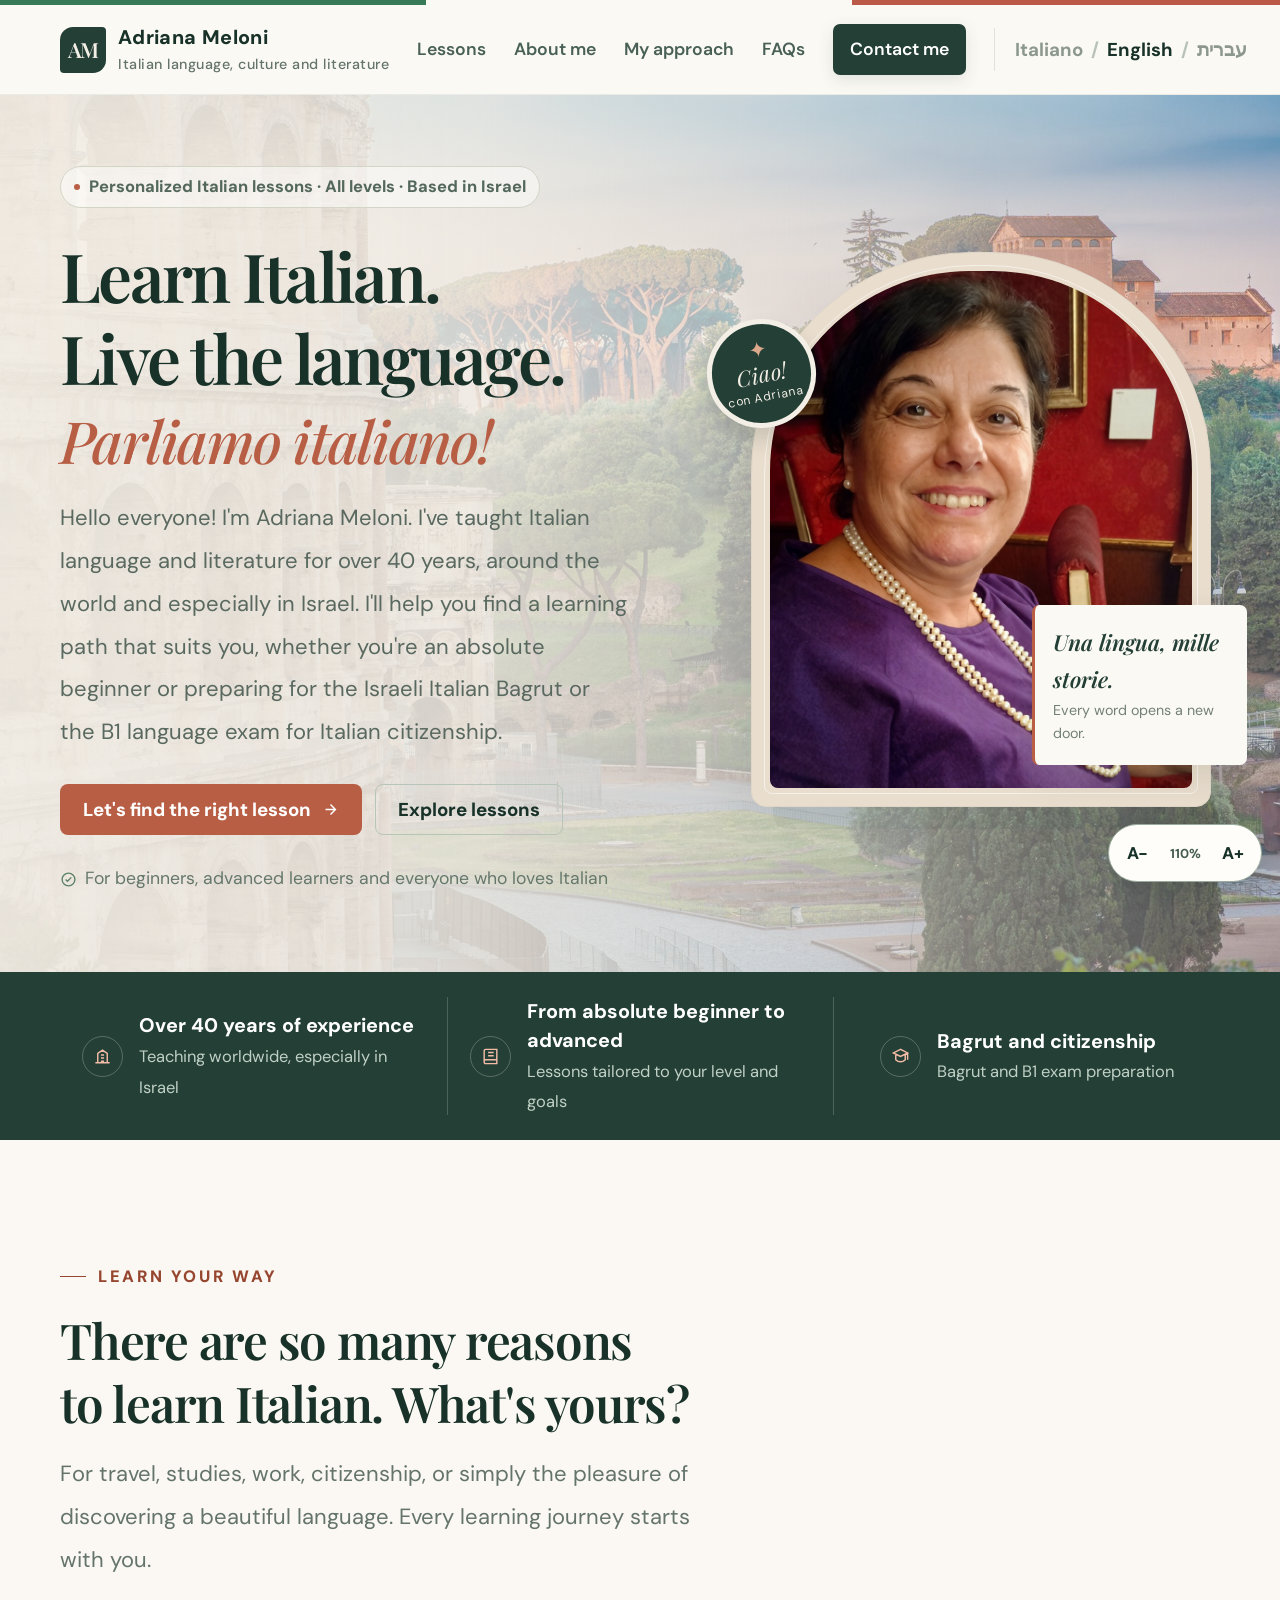
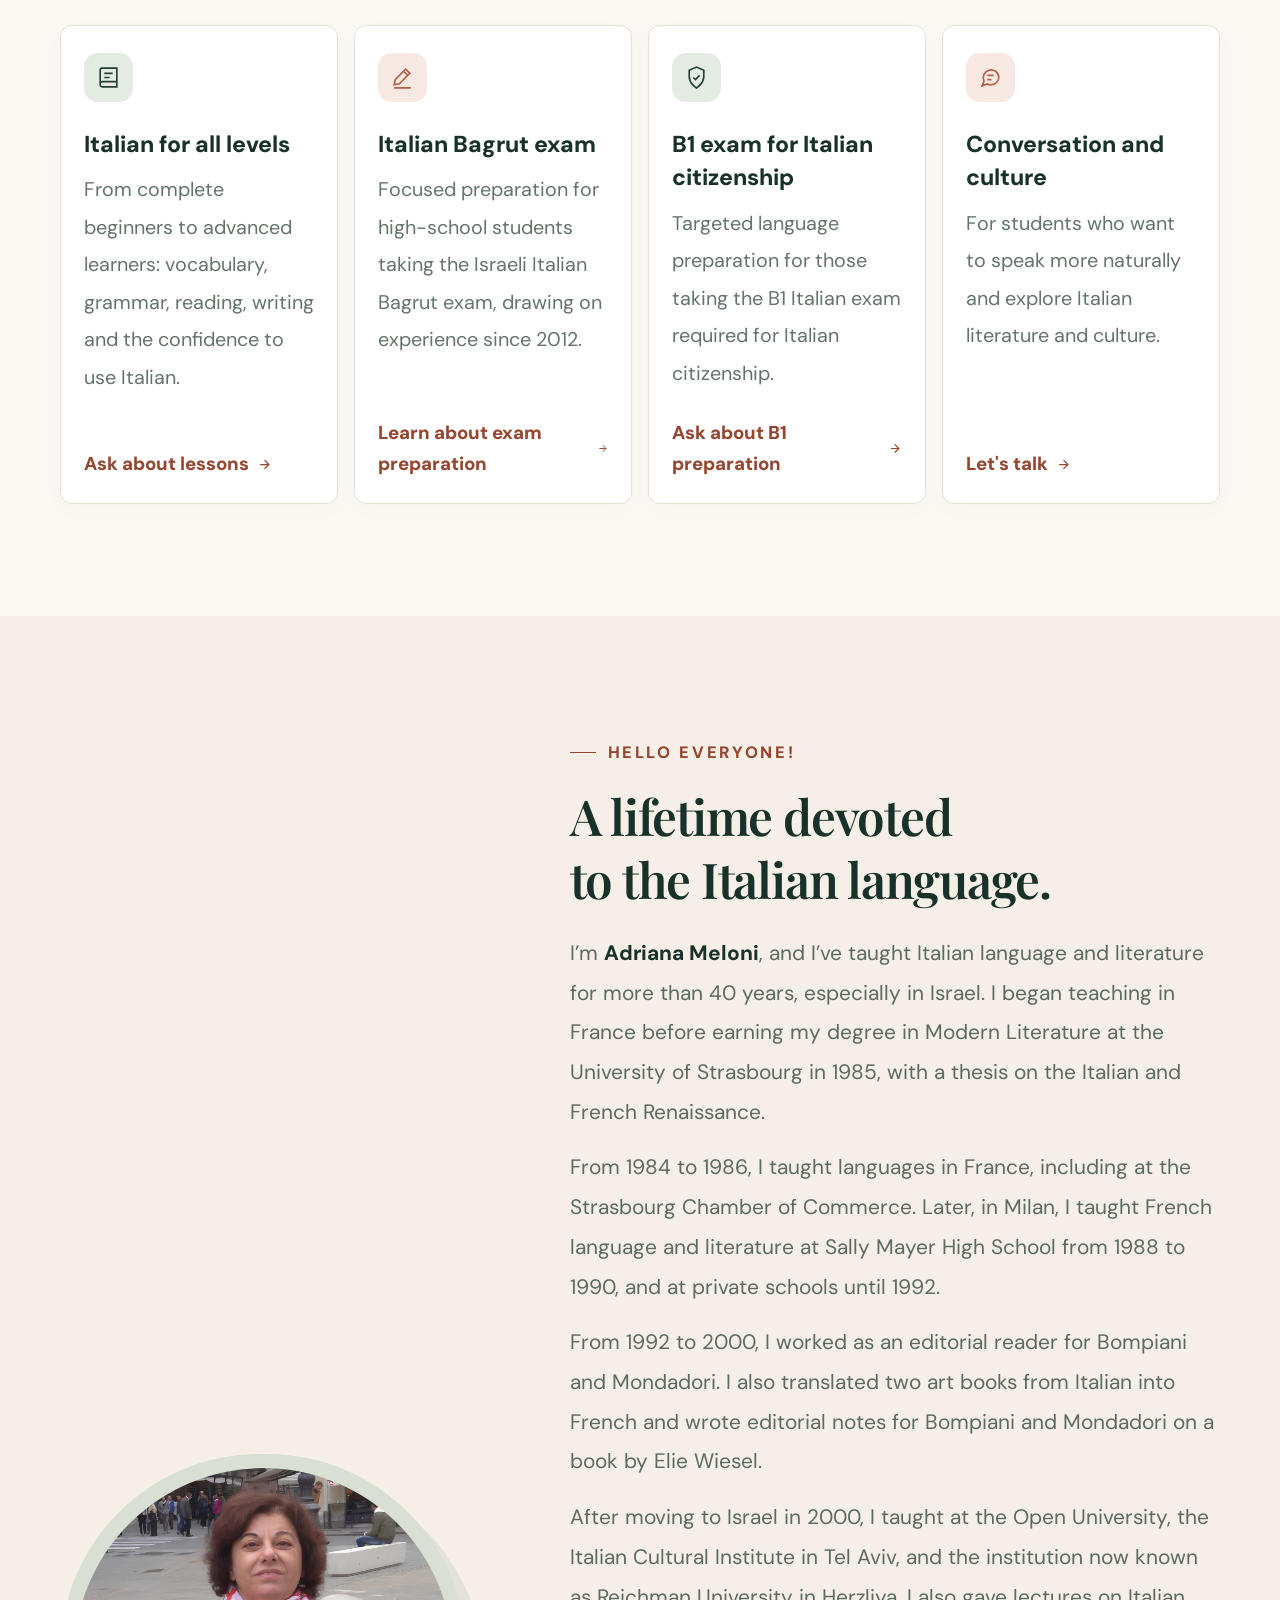
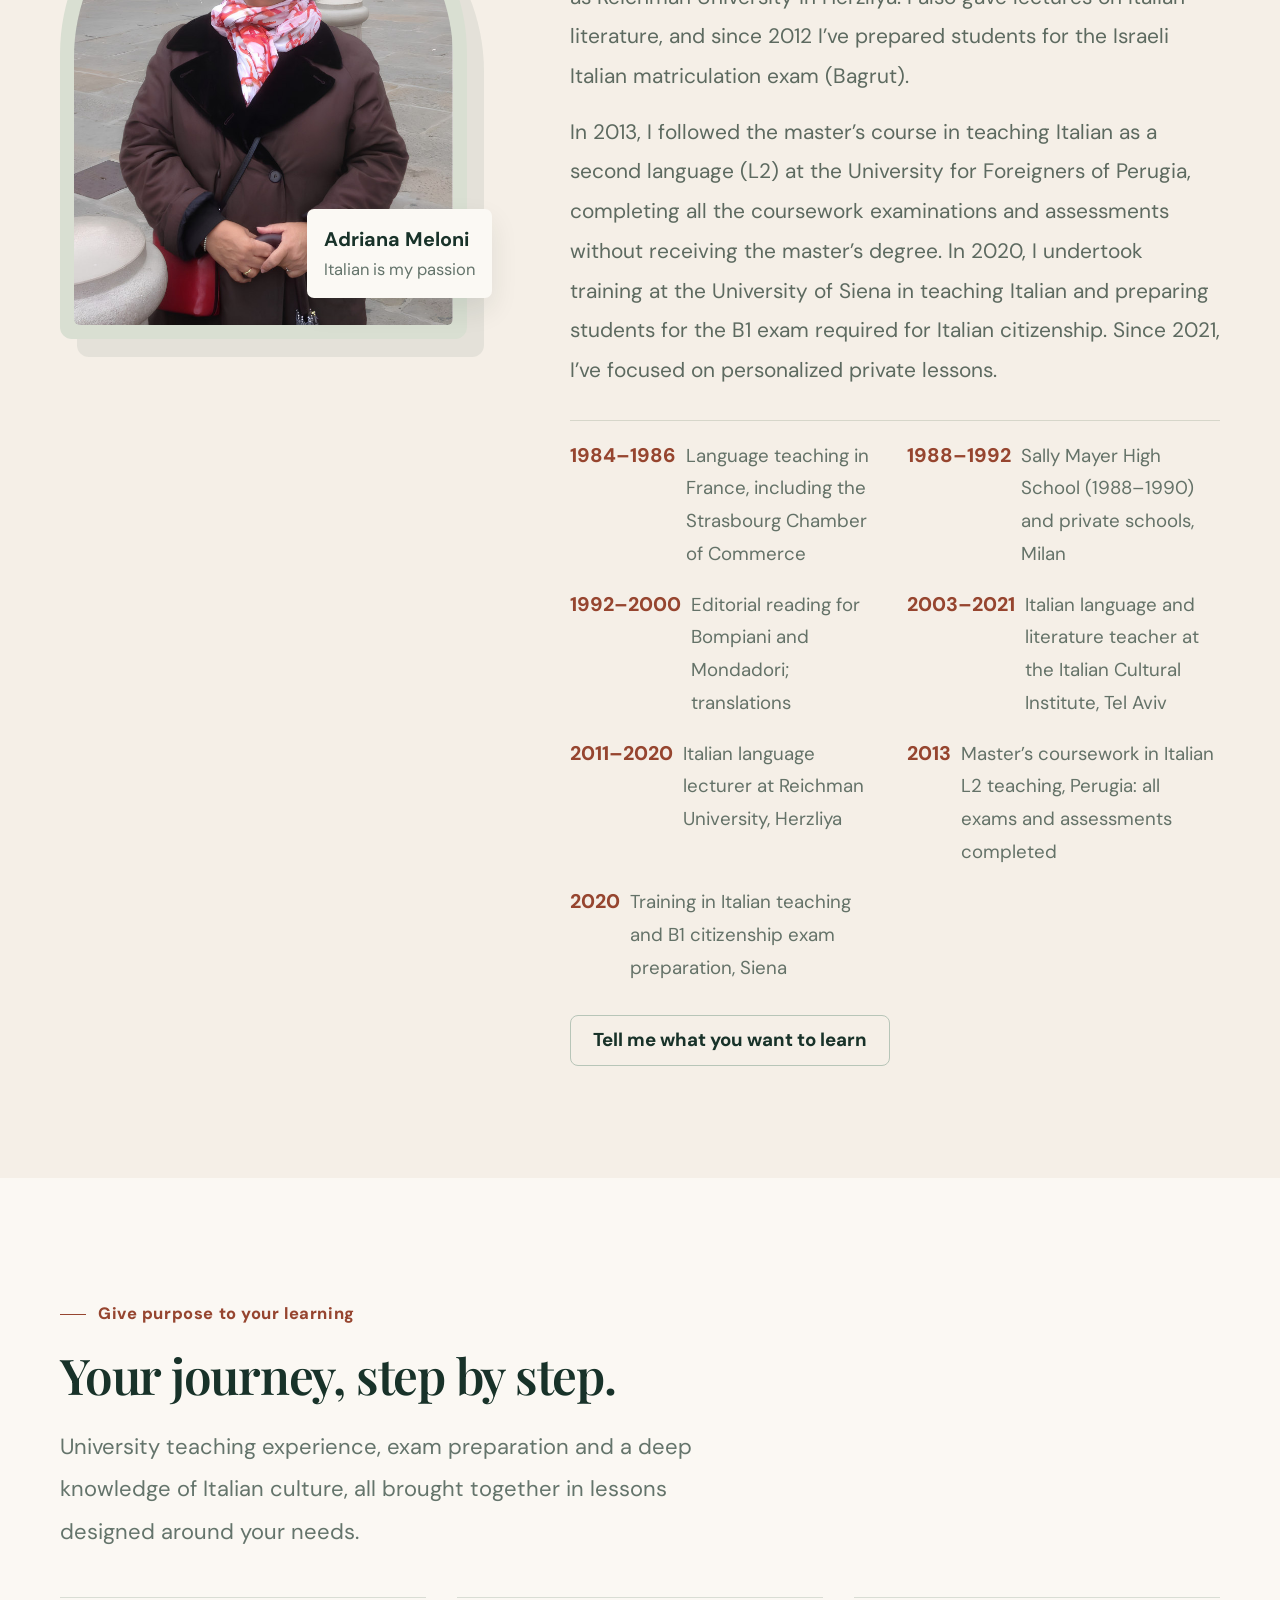
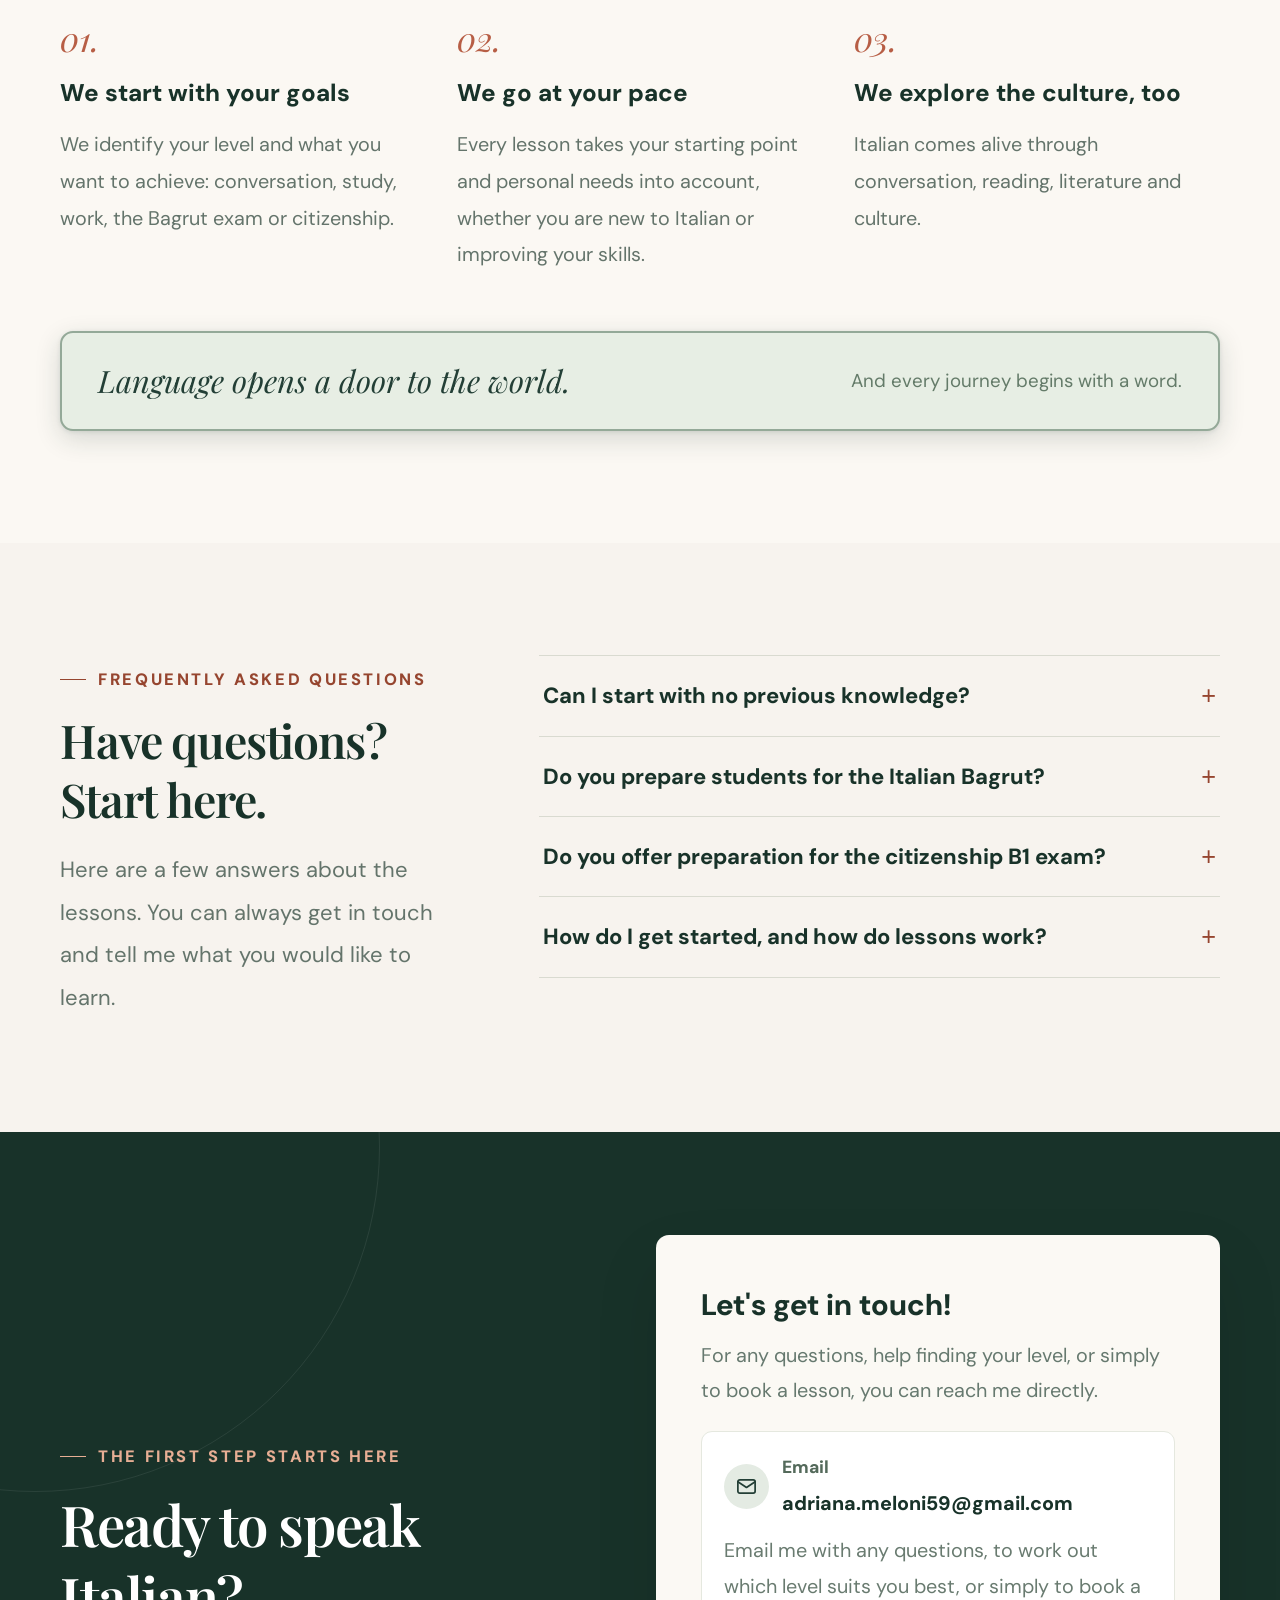
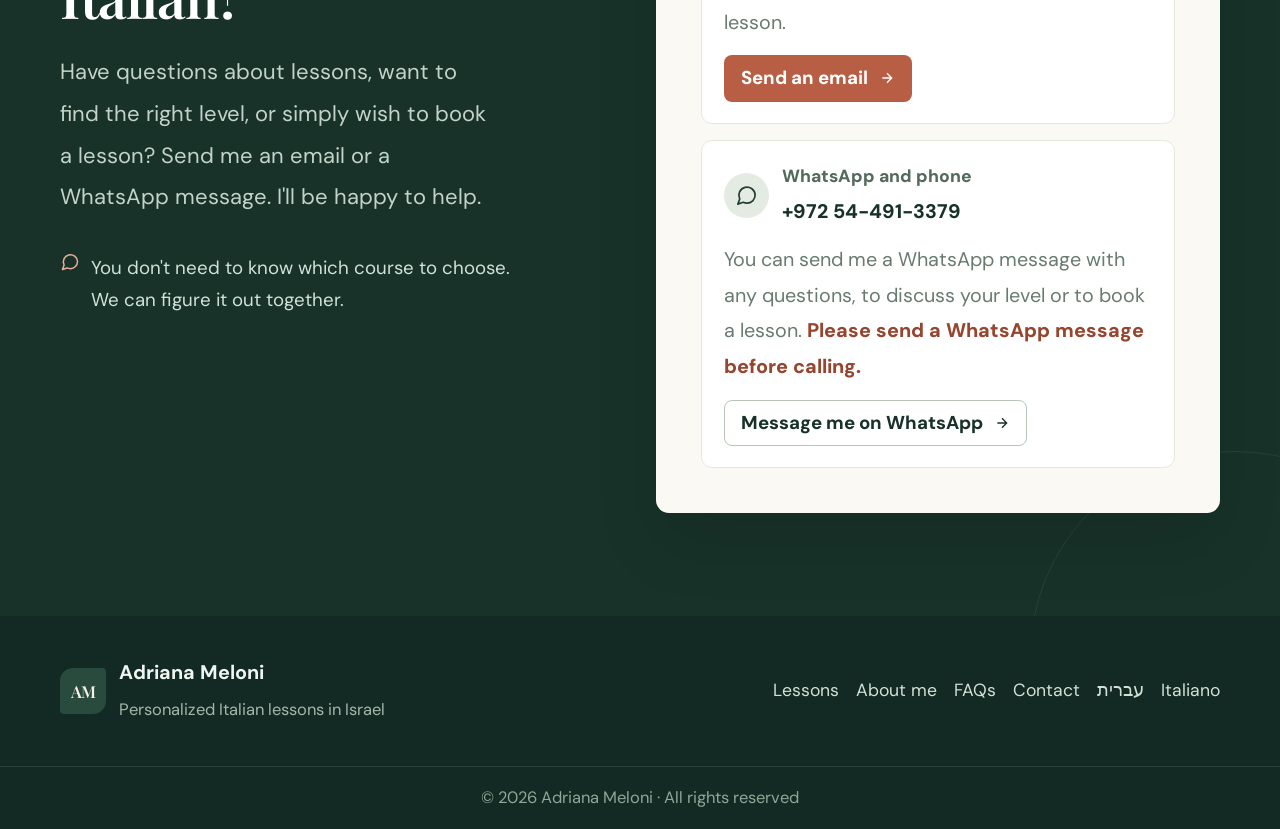
==== commit dc525a7d: "minor changes" ====
--- a/en/index.html
+++ b/en/index.html
@@ -130,6 +130,7 @@
             <div class="credential"><span class="year">1988–1992</span><span class="credential-copy">Sally Mayer High School (1988–1990) and private schools, Milan</span></div>
             <div class="credential"><span class="year">1992–2000</span><span class="credential-copy">Editorial reading for Bompiani and Mondadori; translations</span></div>
             <div class="credential"><span class="year">2003–2021</span><span class="credential-copy">Italian language and literature teacher at the Italian Cultural Institute, Tel Aviv</span></div>
+            <div class="credential"><span class="year">2011–2020</span><span class="credential-copy">Italian language lecturer at Reichman University, Herzliya</span></div>
             <div class="credential"><span class="year">2013</span><span class="credential-copy">Master’s coursework in Italian L2 teaching, Perugia: all exams and assessments completed</span></div>
             <div class="credential"><span class="year">2020</span><span class="credential-copy">Training in Italian teaching and B1 citizenship exam preparation, Siena</span></div>
           </div>
